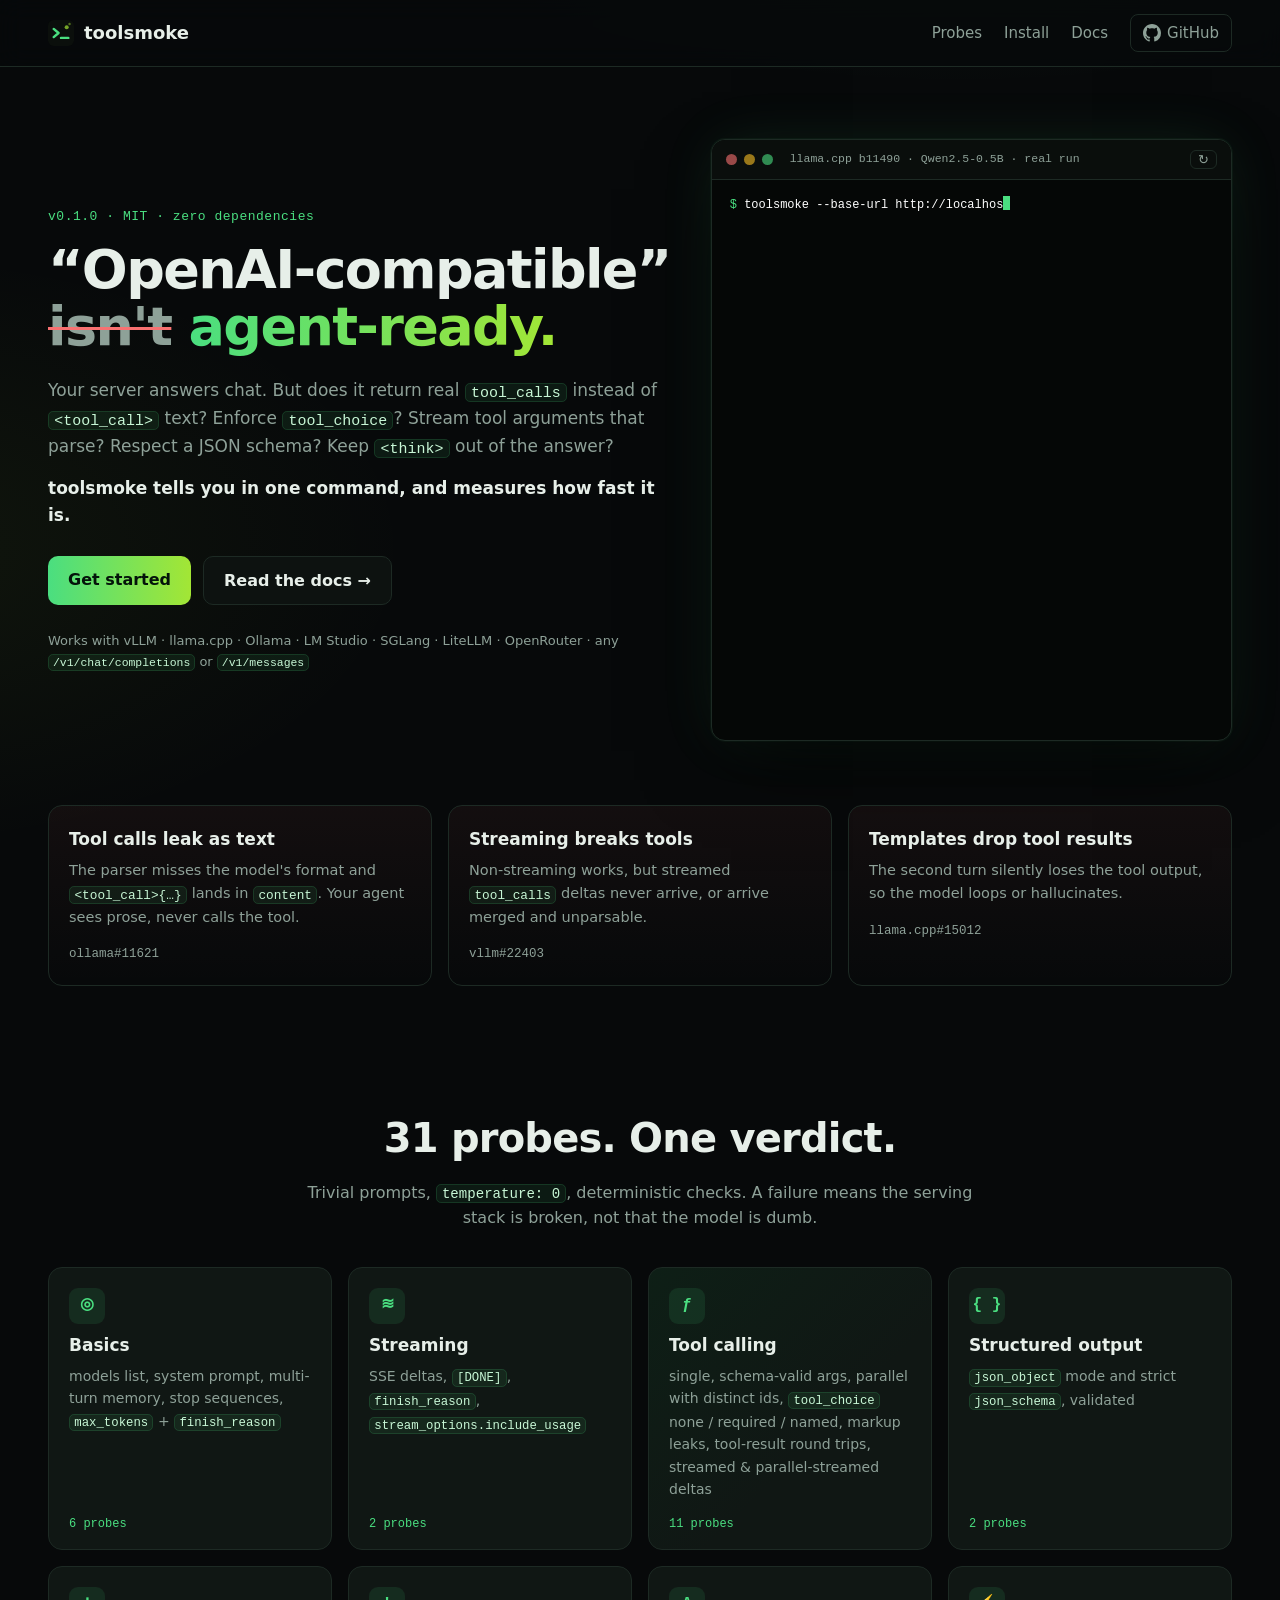
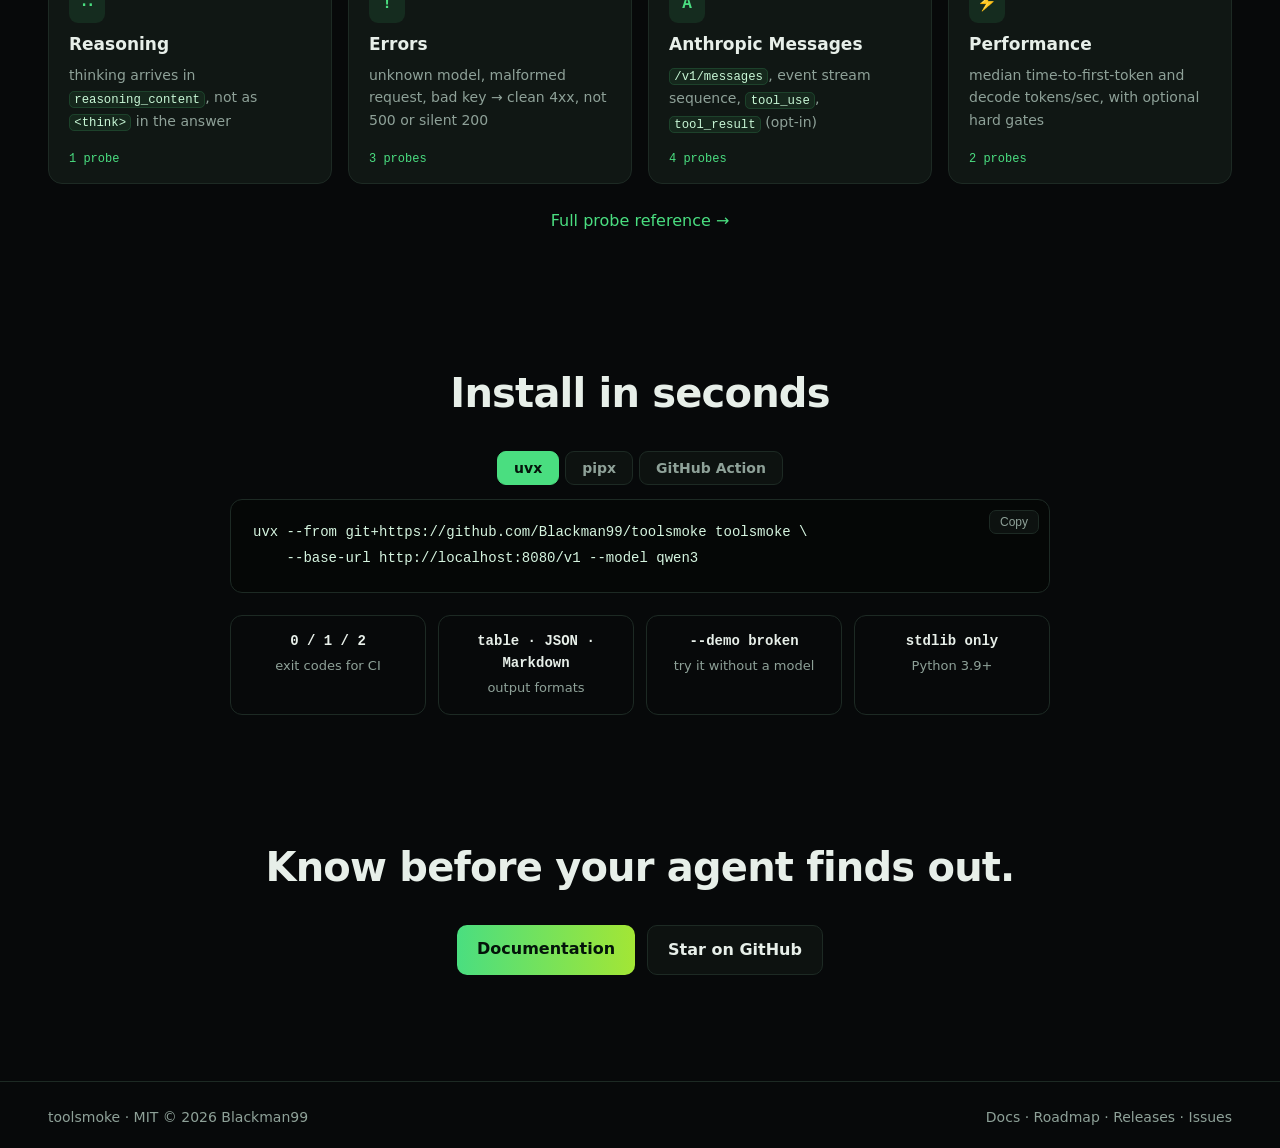
==== site/index.html @ 0d1b9313 "Add Open Graph/Twitter images and meta tags for landing page and docs" ====
<!doctype html>
<html lang="en">
<head>
<meta charset="utf-8">
<meta name="viewport" content="width=device-width, initial-scale=1">
<title>toolsmoke: does your LLM endpoint actually work for agents?</title>
<meta name="description" content="Tell you in one command whether your LLM endpoint actually works for agents (tool calling, streaming, structured output) and how fast it is.">
<link rel="canonical" href="https://blackman99.github.io/toolsmoke/">
<meta property="og:type" content="website">
<meta property="og:site_name" content="toolsmoke">
<meta property="og:title" content="toolsmoke: does your LLM endpoint actually work for agents?">
<meta property="og:description" content="Tell you in one command whether your LLM endpoint actually works for agents (tool calling, streaming, structured output) and how fast it is.">
<meta property="og:url" content="https://blackman99.github.io/toolsmoke/">
<meta property="og:image" content="https://blackman99.github.io/toolsmoke/og-image.png">
<meta property="og:image:type" content="image/png">
<meta property="og:image:width" content="1200">
<meta property="og:image:height" content="630">
<meta property="og:image:alt" content="toolsmoke: a terminal showing PASS, WARN and FAIL results for an LLM endpoint's tool calling, streaming and structured output, with the verdict NOT AGENT-READY">
<meta name="twitter:card" content="summary_large_image">
<meta name="twitter:title" content="toolsmoke: does your LLM endpoint actually work for agents?">
<meta name="twitter:description" content="Tell you in one command whether your LLM endpoint actually works for agents (tool calling, streaming, structured output) and how fast it is.">
<meta name="twitter:image" content="https://blackman99.github.io/toolsmoke/og-image.png">
<meta name="twitter:image:alt" content="toolsmoke terminal output with PASS, WARN and FAIL probe results">
<meta name="theme-color" content="#0b0f0c">
<link rel="icon" href="favicon.svg" type="image/svg+xml">
<link rel="stylesheet" href="style.css">
</head>
<body>
<header class="nav">
  <a class="brand" href="#"><img src="favicon.svg" alt="" width="26" height="26"> toolsmoke</a>
  <nav>
    <a href="#probes">Probes</a>
    <a href="#install">Install</a>
    <a href="docs/">Docs</a>
    <a class="gh" href="https://github.com/Blackman99/toolsmoke" aria-label="GitHub">
      <svg viewBox="0 0 16 16" width="18" height="18" fill="currentColor"><path d="M8 0C3.58 0 0 3.58 0 8c0 3.54 2.29 6.53 5.47 7.59.4.07.55-.17.55-.38 0-.19-.01-.82-.01-1.49-2.01.37-2.53-.49-2.69-.94-.09-.23-.48-.94-.82-1.13-.28-.15-.68-.52-.01-.53.63-.01 1.08.58 1.23.82.72 1.21 1.87.87 2.33.66.07-.52.28-.87.51-1.07-1.78-.2-3.64-.89-3.64-3.95 0-.87.31-1.59.82-2.15-.08-.2-.36-1.02.08-2.12 0 0 .67-.21 2.2.82.64-.18 1.32-.27 2-.27.68 0 1.36.09 2 .27 1.53-1.04 2.2-.82 2.2-.82.44 1.1.16 1.92.08 2.12.51.56.82 1.27.82 2.15 0 3.07-1.87 3.75-3.65 3.95.29.25.54.73.54 1.48 0 1.07-.01 1.93-.01 2.2 0 .21.15.46.55.38A8.013 8.013 0 0016 8c0-4.42-3.58-8-8-8z"/></svg>
      GitHub</a>
  </nav>
</header>

<main>
<section class="hero">
  <div class="hero-text">
    <p class="eyebrow">v0.1.0 · MIT · zero dependencies</p>
    <h1><span class="nw">“OpenAI&#8209;compatible”</span> <span class="strike">isn't</span> <span class="hl">agent-ready.</span></h1>
    <p class="lede">Your server answers chat. But does it return real <code>tool_calls</code> instead of <code>&lt;tool_call&gt;</code> text? Enforce <code>tool_choice</code>? Stream tool arguments that parse? Respect a JSON schema? Keep <code>&lt;think&gt;</code> out of the answer?</p>
    <p class="lede strong">toolsmoke tells you in one command, and measures how fast it is.</p>
    <div class="cta">
      <a class="btn primary" href="#install">Get started</a>
      <a class="btn" href="docs/">Read the docs →</a>
    </div>
    <div class="servers">Works with vLLM · llama.cpp · Ollama · LM Studio · SGLang · LiteLLM · OpenRouter · any <code>/v1/chat/completions</code> or <code>/v1/messages</code></div>
  </div>

  <div class="terminal" id="terminal" aria-label="toolsmoke demo output">
    <div class="term-bar"><span></span><span></span><span></span><em>llama.cpp b11490 · Qwen2.5-0.5B · real run</em><button id="replay" title="Replay">↻</button></div>
    <pre class="term-body" id="term-body"></pre>
  </div>
</section>

<section class="pains">
  <div class="pain"><b>Tool calls leak as text</b><p>The parser misses the model's format and <code>&lt;tool_call&gt;{…}</code> lands in <code>content</code>. Your agent sees prose, never calls the tool.</p><a href="https://github.com/ollama/ollama/issues/11621">ollama#11621</a></div>
  <div class="pain"><b>Streaming breaks tools</b><p>Non-streaming works, but streamed <code>tool_calls</code> deltas never arrive, or arrive merged and unparsable.</p><a href="https://github.com/vllm-project/vllm/issues/22403">vllm#22403</a></div>
  <div class="pain"><b>Templates drop tool results</b><p>The second turn silently loses the tool output, so the model loops or hallucinates.</p><a href="https://github.com/ggml-org/llama.cpp/issues/15012">llama.cpp#15012</a></div>
</section>

<section id="probes" class="probes">
  <h2>31 probes. One verdict.</h2>
  <p class="sub">Trivial prompts, <code>temperature: 0</code>, deterministic checks. A failure means the serving stack is broken, not that the model is dumb.</p>
  <div class="grid">
    <div class="card"><div class="ico">◎</div><h3>Basics</h3><p>models list, system prompt, multi-turn memory, stop sequences, <code>max_tokens</code> + <code>finish_reason</code></p><span>6 probes</span></div>
    <div class="card"><div class="ico">≋</div><h3>Streaming</h3><p>SSE deltas, <code>[DONE]</code>, <code>finish_reason</code>, <code>stream_options.include_usage</code></p><span>2 probes</span></div>
    <div class="card hot"><div class="ico">ƒ</div><h3>Tool calling</h3><p>single, schema-valid args, parallel with distinct ids, <code>tool_choice</code> none / required / named, markup leaks, tool-result round trips, streamed &amp; parallel-streamed deltas</p><span>11 probes</span></div>
    <div class="card"><div class="ico">{ }</div><h3>Structured output</h3><p><code>json_object</code> mode and strict <code>json_schema</code>, validated</p><span>2 probes</span></div>
    <div class="card"><div class="ico">∴</div><h3>Reasoning</h3><p>thinking arrives in <code>reasoning_content</code>, not as <code>&lt;think&gt;</code> in the answer</p><span>1 probe</span></div>
    <div class="card"><div class="ico">!</div><h3>Errors</h3><p>unknown model, malformed request, bad key → clean 4xx, not 500 or silent 200</p><span>3 probes</span></div>
    <div class="card"><div class="ico">A</div><h3>Anthropic Messages</h3><p><code>/v1/messages</code>, event stream sequence, <code>tool_use</code>, <code>tool_result</code> (opt-in)</p><span>4 probes</span></div>
    <div class="card"><div class="ico">⚡</div><h3>Performance</h3><p>median time-to-first-token and decode tokens/sec, with optional hard gates</p><span>2 probes</span></div>
  </div>
  <p class="more"><a href="docs/probes/">Full probe reference →</a></p>
</section>

<section id="install" class="install">
  <h2>Install in seconds</h2>
  <div class="tabs" role="tablist">
    <button class="tab active" data-tab="uvx">uvx</button>
    <button class="tab" data-tab="pipx">pipx</button>
    <button class="tab" data-tab="action">GitHub Action</button>
  </div>
  <div class="panel active" id="tab-uvx"><pre><code>uvx --from git+https://github.com/Blackman99/toolsmoke toolsmoke \
    --base-url http://localhost:8080/v1 --model qwen3</code></pre><button class="copy">Copy</button></div>
  <div class="panel" id="tab-pipx"><pre><code>pipx install git+https://github.com/Blackman99/toolsmoke
OPENAI_API_KEY=sk-... toolsmoke --base-url https://api.example.com/v1 --model my-model --anthropic</code></pre><button class="copy">Copy</button></div>
  <div class="panel" id="tab-action"><pre><code>- uses: Blackman99/toolsmoke@v0.1.0
  with:
    base-url: https://llm.example.com/v1
    model: qwen3-coder
    api-key: ${{ secrets.LLM_API_KEY }}
    max-ttft: "1500"</code></pre><button class="copy">Copy</button></div>
  <div class="facts">
    <div><b>0 / 1 / 2</b><span>exit codes for CI</span></div>
    <div><b>table · JSON · Markdown</b><span>output formats</span></div>
    <div><b>--demo broken</b><span>try it without a model</span></div>
    <div><b>stdlib only</b><span>Python 3.9+</span></div>
  </div>
</section>

<section class="final">
  <h2>Know before your agent finds out.</h2>
  <div class="cta">
    <a class="btn primary" href="docs/">Documentation</a>
    <a class="btn" href="https://github.com/Blackman99/toolsmoke">Star on GitHub</a>
  </div>
</section>
</main>

<footer>
  <span>toolsmoke · MIT © 2026 Blackman99</span>
  <span><a href="docs/">Docs</a> · <a href="https://github.com/Blackman99/toolsmoke/blob/main/ROADMAP.md">Roadmap</a> · <a href="https://github.com/Blackman99/toolsmoke/releases">Releases</a> · <a href="https://github.com/Blackman99/toolsmoke/issues">Issues</a></span>
</footer>
<script src="app.js"></script>
</body>
</html>
---- site/style.css ----
:root{--bg:#07090a;--bg2:#0d1210;--card:#101714;--line:#1d2a24;--fg:#e7efe9;--mut:#8ea198;--g:#4ade80;--g2:#a3e635;--r:#f87171;--y:#fbbf24;--b:#60a5fa;--mono:ui-monospace,"JetBrains Mono","SF Mono",Menlo,Consolas,monospace}
*{box-sizing:border-box}
html{scroll-behavior:smooth}
body{margin:0;background:radial-gradient(1200px 600px at 75% -10%,rgba(74,222,128,.13),transparent 60%),radial-gradient(900px 500px at -10% 20%,rgba(163,230,53,.06),transparent 60%),var(--bg);color:var(--fg);font:16px/1.6 Inter,ui-sans-serif,system-ui,-apple-system,"Segoe UI",Roboto,sans-serif;-webkit-font-smoothing:antialiased}
a{color:var(--g);text-decoration:none}a:hover{text-decoration:underline}
code{font-family:var(--mono);font-size:.88em;background:rgba(74,222,128,.08);border:1px solid rgba(74,222,128,.15);padding:.05em .35em;border-radius:5px;color:#c8f7d6}
.nav{position:sticky;top:0;z-index:10;display:flex;justify-content:space-between;align-items:center;padding:14px clamp(16px,4vw,48px);backdrop-filter:blur(12px);background:rgba(7,9,10,.7);border-bottom:1px solid var(--line)}
.brand{display:flex;align-items:center;gap:10px;font-weight:700;font-size:18px;color:var(--fg)}
.nav nav{display:flex;gap:22px;align-items:center}.nav nav a{color:var(--mut);font-size:15px}.nav nav a:hover{color:var(--fg);text-decoration:none}
.gh{display:flex;align-items:center;gap:6px;border:1px solid var(--line);padding:6px 12px;border-radius:8px}
main{max-width:1280px;margin:0 auto;padding:0 clamp(16px,4vw,48px)}
.hero{display:grid;grid-template-columns:.9fr 1.35fr;gap:40px;align-items:center;padding:72px 0 56px}
.eyebrow{font-family:var(--mono);font-size:13px;color:var(--g);letter-spacing:.04em;margin:0 0 14px}
h1{font-size:clamp(34px,4.4vw,54px);line-height:1.05;letter-spacing:-.03em;margin:0 0 22px}
.strike{color:var(--mut);text-decoration:line-through;text-decoration-color:var(--r);text-decoration-thickness:3px}
.hl{background:linear-gradient(90deg,var(--g),var(--g2));-webkit-background-clip:text;background-clip:text;color:transparent}
.lede{color:var(--mut);font-size:17px;margin:0 0 14px}.lede.strong{color:var(--fg);font-weight:600}
.cta{display:flex;gap:12px;flex-wrap:wrap;margin:26px 0}
.btn{display:inline-block;padding:11px 20px;border-radius:10px;border:1px solid var(--line);color:var(--fg);font-weight:600;background:var(--bg2);transition:.15s}
.btn:hover{text-decoration:none;border-color:var(--g);transform:translateY(-1px)}
.btn.primary{background:linear-gradient(90deg,var(--g),var(--g2));color:#04140a;border:0}
.servers{font-size:13px;color:var(--mut)}
.terminal{background:#050706;border:1px solid var(--line);border-radius:14px;box-shadow:0 30px 80px -20px rgba(0,0,0,.8),0 0 0 1px rgba(74,222,128,.05),0 0 60px -10px rgba(74,222,128,.15);overflow:hidden;min-width:0}
.term-bar{display:flex;align-items:center;gap:7px;padding:10px 14px;border-bottom:1px solid var(--line);background:#0a0e0c}
.term-bar span{width:11px;height:11px;border-radius:50%;background:#2a3530}.term-bar span:nth-child(1){background:#f8717199}.term-bar span:nth-child(2){background:#fbbf2499}.term-bar span:nth-child(3){background:#4ade8099}
.term-bar em{margin-left:10px;font-style:normal;font-family:var(--mono);font-size:11.5px;color:var(--mut);flex:1;white-space:nowrap;overflow:hidden;text-overflow:ellipsis}
.term-bar button{background:none;border:1px solid var(--line);color:var(--mut);border-radius:6px;cursor:pointer;font-size:13px;padding:1px 7px}.term-bar button:hover{color:var(--fg)}
.term-body{margin:0;padding:16px 18px;font:12px/1.55 var(--mono);color:#cfe0d6;height:560px;overflow:hidden;white-space:pre}
.t-dim{color:#5c6f66}.t-pass{color:var(--g);font-weight:700}.t-fail{color:var(--r);font-weight:700}.t-warn{color:var(--y);font-weight:700}.t-skip{color:#6b7f76;font-weight:700}.t-cmd{color:#fff}.t-prompt{color:var(--g)}.t-bad{color:#fff;background:#7f1d1d;padding:0 4px;border-radius:3px;font-weight:700}.t-head{color:#9fb3a9}
.cursor{display:inline-block;width:7px;height:14px;background:var(--g);vertical-align:-2px;animation:blink 1s steps(1) infinite}@keyframes blink{50%{opacity:0}}
.pains{display:grid;grid-template-columns:repeat(3,1fr);gap:16px;padding:8px 0 64px}
.pain{border:1px solid var(--line);background:linear-gradient(180deg,rgba(248,113,113,.05),transparent);border-radius:14px;padding:20px}
.pain b{display:block;font-size:17px;margin-bottom:6px}.pain p{color:var(--mut);margin:0 0 10px;font-size:14.5px}.pain a{font-family:var(--mono);font-size:12.5px;color:var(--mut)}
h2{font-size:clamp(28px,3.5vw,40px);letter-spacing:-.02em;margin:0 0 10px;text-align:center}
.sub{color:var(--mut);text-align:center;max-width:680px;margin:0 auto 36px}
.probes{padding:56px 0}
.grid{display:grid;grid-template-columns:repeat(4,1fr);gap:16px}
.card{position:relative;background:var(--card);border:1px solid var(--line);border-radius:14px;padding:20px;transition:.2s}
.card:hover{border-color:rgba(74,222,128,.45);transform:translateY(-3px)}
.card.hot{background:linear-gradient(135deg,rgba(74,222,128,.10),rgba(16,23,20,1) 60%)}
.card h3{margin:8px 0 6px;font-size:17px}.card p{color:var(--mut);margin:0 0 28px;font-size:14px}
.card span{position:absolute;bottom:14px;left:20px;font-family:var(--mono);font-size:12px;color:var(--g)}
.ico{width:36px;height:36px;display:grid;place-items:center;border-radius:9px;background:rgba(74,222,128,.1);color:var(--g);font-family:var(--mono);font-weight:700}
.more{text-align:center;margin-top:24px}
.install{padding:56px 0}
.tabs{display:flex;justify-content:center;gap:6px;margin:26px 0 14px}
.tab{background:var(--bg2);border:1px solid var(--line);color:var(--mut);padding:8px 16px;border-radius:9px;cursor:pointer;font:600 14px Inter,system-ui,sans-serif}
.tab.active{color:#04140a;background:var(--g);border-color:var(--g)}
.panel{display:none;position:relative;max-width:820px;margin:0 auto;background:#050706;border:1px solid var(--line);border-radius:12px}
.panel.active{display:block}
.panel pre{margin:0;padding:20px 22px;overflow-x:auto}.panel code{background:none;border:0;padding:0;color:#d6f5e0;font-size:14px}
.copy{position:absolute;top:10px;right:10px;background:var(--bg2);border:1px solid var(--line);color:var(--mut);border-radius:7px;padding:4px 10px;cursor:pointer;font-size:12px}.copy:hover{color:var(--fg)}
.facts{display:grid;grid-template-columns:repeat(4,1fr);gap:12px;max-width:820px;margin:22px auto 0}
.facts div{border:1px solid var(--line);border-radius:12px;padding:14px;text-align:center}.facts b{display:block;font-family:var(--mono);font-size:14px;color:var(--fg)}.facts span{font-size:13px;color:var(--mut)}
.final{text-align:center;padding:64px 0 80px}.final .cta{justify-content:center}
footer{display:flex;justify-content:space-between;flex-wrap:wrap;gap:10px;padding:24px clamp(16px,4vw,48px);border-top:1px solid var(--line);color:var(--mut);font-size:14px}footer a{color:var(--mut)}
@media (max-width:980px){.hero{grid-template-columns:1fr;padding-top:40px}.grid{grid-template-columns:repeat(2,1fr)}.pains{grid-template-columns:1fr}.facts{grid-template-columns:repeat(2,1fr)}.term-body{height:auto;max-height:520px;font-size:10.5px;overflow:auto}}
@media (max-width:560px){.grid{grid-template-columns:1fr}.nav nav a:not(.gh){display:none}}
@media (prefers-reduced-motion:reduce){*{animation:none!important;transition:none!important}}
.nw{white-space:nowrap}
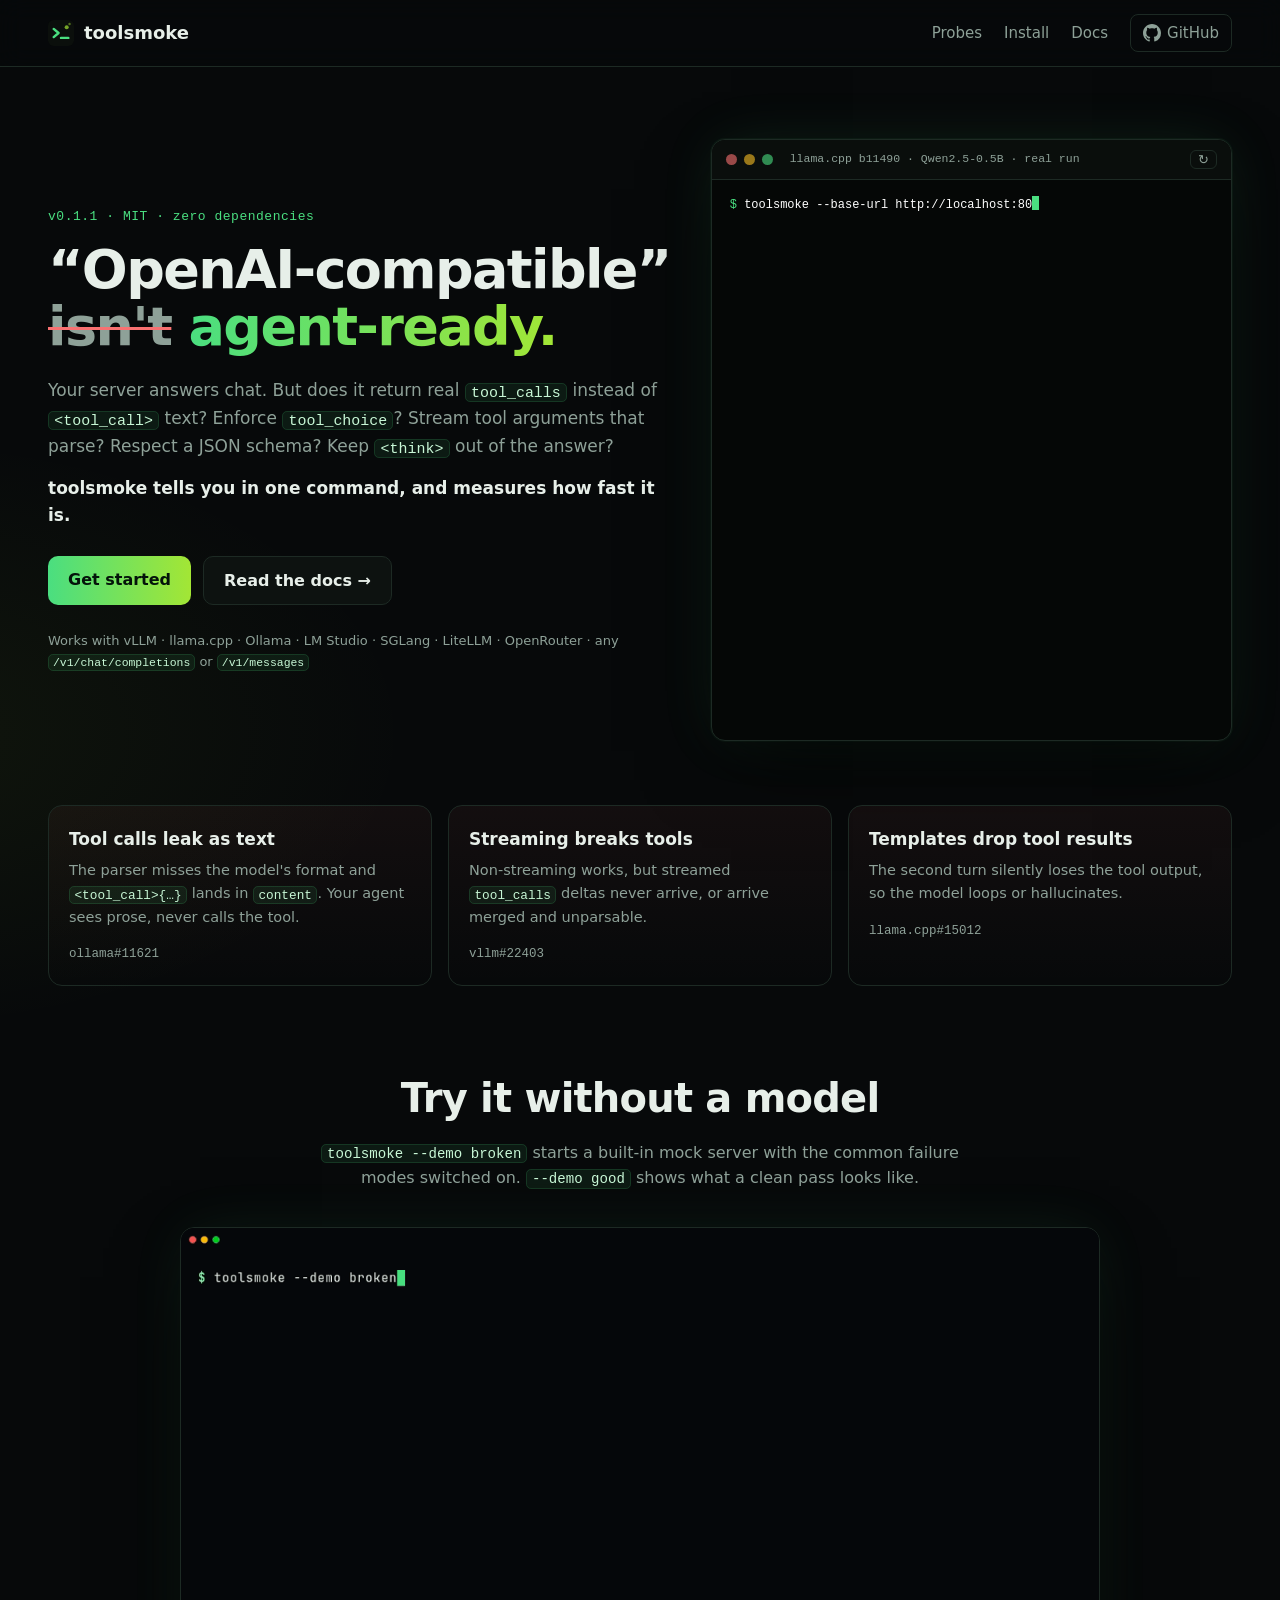
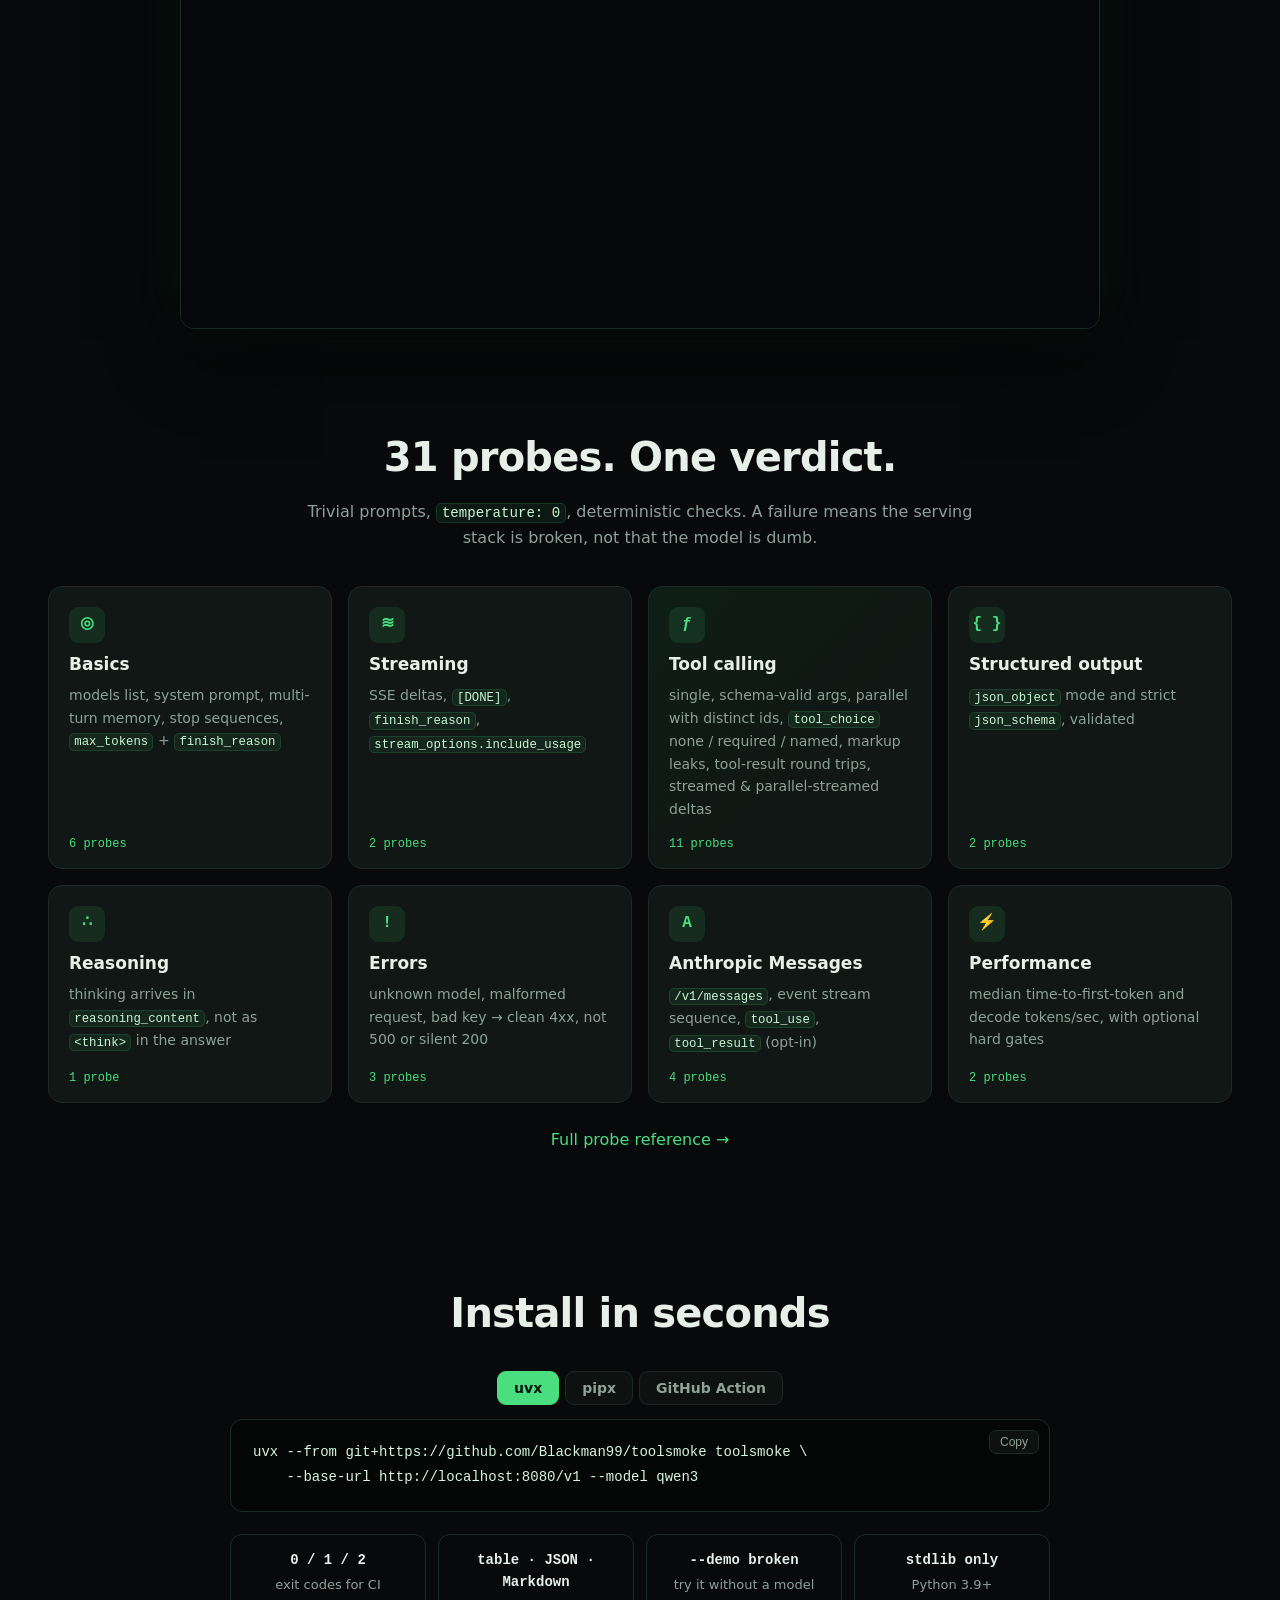
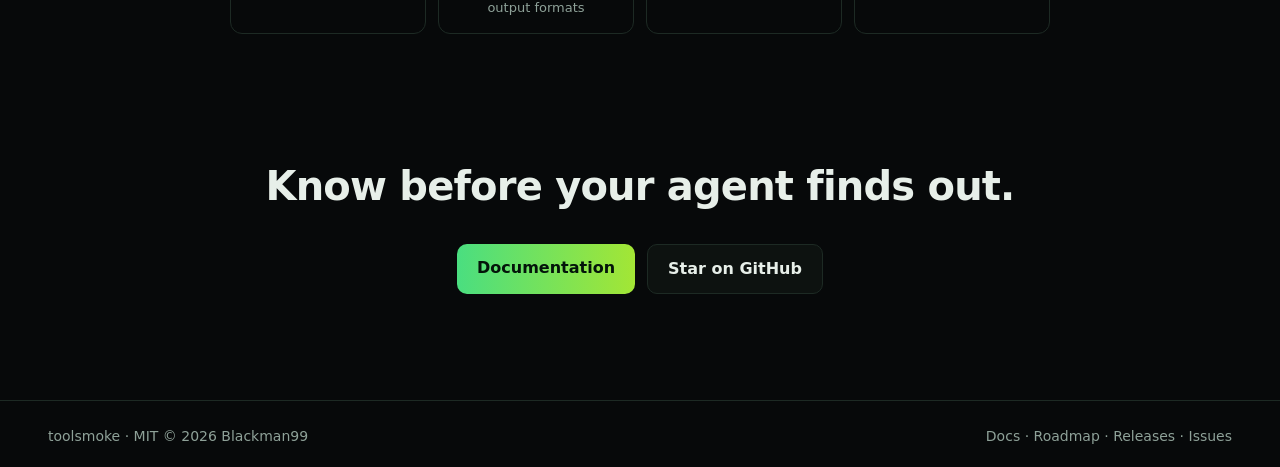
==== commit 4015246d: "promo: demo GIF, blog posts (EN/ZH), examples pinned to v0.1.1 - site/demo.gif (vhs recording of --d" ====
--- a/site/index.html
+++ b/site/index.html
@@ -11,16 +11,16 @@
 <meta property="og:title" content="toolsmoke: does your LLM endpoint actually work for agents?">
 <meta property="og:description" content="Tell you in one command whether your LLM endpoint actually works for agents (tool calling, streaming, structured output) and how fast it is.">
 <meta property="og:url" content="https://blackman99.github.io/toolsmoke/">
-<meta property="og:image" content="https://blackman99.github.io/toolsmoke/og-image.png">
+<meta property="og:image" content="https://blackman99.github.io/toolsmoke/social-preview.png">
 <meta property="og:image:type" content="image/png">
-<meta property="og:image:width" content="1200">
-<meta property="og:image:height" content="630">
-<meta property="og:image:alt" content="toolsmoke: a terminal showing PASS, WARN and FAIL results for an LLM endpoint's tool calling, streaming and structured output, with the verdict NOT AGENT-READY">
+<meta property="og:image:width" content="1280">
+<meta property="og:image:height" content="640">
+<meta property="og:image:alt" content="toolsmoke: one command tells you whether your LLM endpoint works for agents, with a pass/warn/fail probe table">
 <meta name="twitter:card" content="summary_large_image">
 <meta name="twitter:title" content="toolsmoke: does your LLM endpoint actually work for agents?">
 <meta name="twitter:description" content="Tell you in one command whether your LLM endpoint actually works for agents (tool calling, streaming, structured output) and how fast it is.">
-<meta name="twitter:image" content="https://blackman99.github.io/toolsmoke/og-image.png">
-<meta name="twitter:image:alt" content="toolsmoke terminal output with PASS, WARN and FAIL probe results">
+<meta name="twitter:image" content="https://blackman99.github.io/toolsmoke/social-preview.png">
+<meta name="twitter:image:alt" content="toolsmoke: one command tells you whether your LLM endpoint works for agents, with a pass/warn/fail probe table">
 <meta name="theme-color" content="#0b0f0c">
 <link rel="icon" href="favicon.svg" type="image/svg+xml">
 <link rel="stylesheet" href="style.css">
@@ -41,7 +41,7 @@
 <main>
 <section class="hero">
   <div class="hero-text">
-    <p class="eyebrow">v0.1.0 · MIT · zero dependencies</p>
+    <p class="eyebrow">v0.1.1 · MIT · zero dependencies</p>
     <h1><span class="nw">“OpenAI&#8209;compatible”</span> <span class="strike">isn't</span> <span class="hl">agent-ready.</span></h1>
     <p class="lede">Your server answers chat. But does it return real <code>tool_calls</code> instead of <code>&lt;tool_call&gt;</code> text? Enforce <code>tool_choice</code>? Stream tool arguments that parse? Respect a JSON schema? Keep <code>&lt;think&gt;</code> out of the answer?</p>
     <p class="lede strong">toolsmoke tells you in one command, and measures how fast it is.</p>
@@ -62,6 +62,12 @@
   <div class="pain"><b>Tool calls leak as text</b><p>The parser misses the model's format and <code>&lt;tool_call&gt;{…}</code> lands in <code>content</code>. Your agent sees prose, never calls the tool.</p><a href="https://github.com/ollama/ollama/issues/11621">ollama#11621</a></div>
   <div class="pain"><b>Streaming breaks tools</b><p>Non-streaming works, but streamed <code>tool_calls</code> deltas never arrive, or arrive merged and unparsable.</p><a href="https://github.com/vllm-project/vllm/issues/22403">vllm#22403</a></div>
   <div class="pain"><b>Templates drop tool results</b><p>The second turn silently loses the tool output, so the model loops or hallucinates.</p><a href="https://github.com/ggml-org/llama.cpp/issues/15012">llama.cpp#15012</a></div>
+</section>
+
+<section class="demo" id="demo">
+  <h2>Try it without a model</h2>
+  <p class="sub"><code>toolsmoke --demo broken</code> starts a built-in mock server with the common failure modes switched on. <code>--demo good</code> shows what a clean pass looks like.</p>
+  <img class="demo-gif" src="demo.gif" width="1180" height="900" loading="lazy" alt="Terminal recording: toolsmoke --demo broken reports 13 failing probes, then toolsmoke --demo good passes every tool, streaming and JSON probe and prints AGENT-READY">
 </section>
 
 <section id="probes" class="probes">
@@ -91,7 +97,7 @@
     --base-url http://localhost:8080/v1 --model qwen3</code></pre><button class="copy">Copy</button></div>
   <div class="panel" id="tab-pipx"><pre><code>pipx install git+https://github.com/Blackman99/toolsmoke
 OPENAI_API_KEY=sk-... toolsmoke --base-url https://api.example.com/v1 --model my-model --anthropic</code></pre><button class="copy">Copy</button></div>
-  <div class="panel" id="tab-action"><pre><code>- uses: Blackman99/toolsmoke@v0.1.0
+  <div class="panel" id="tab-action"><pre><code>- uses: Blackman99/toolsmoke@v0.1.1
   with:
     base-url: https://llm.example.com/v1
     model: qwen3-coder
--- a/site/style.css
+++ b/site/style.css
@@ -34,6 +34,7 @@
 h2{font-size:clamp(28px,3.5vw,40px);letter-spacing:-.02em;margin:0 0 10px;text-align:center}
 .sub{color:var(--mut);text-align:center;max-width:680px;margin:0 auto 36px}
 .probes{padding:56px 0}
+.demo{padding:16px 0 40px}.demo-gif{display:block;width:100%;max-width:920px;height:auto;margin:0 auto;border:1px solid var(--line);border-radius:14px;box-shadow:0 30px 80px -20px rgba(0,0,0,.8),0 0 60px -10px rgba(74,222,128,.12)}
 .grid{display:grid;grid-template-columns:repeat(4,1fr);gap:16px}
 .card{position:relative;background:var(--card);border:1px solid var(--line);border-radius:14px;padding:20px;transition:.2s}
 .card:hover{border-color:rgba(74,222,128,.45);transform:translateY(-3px)}
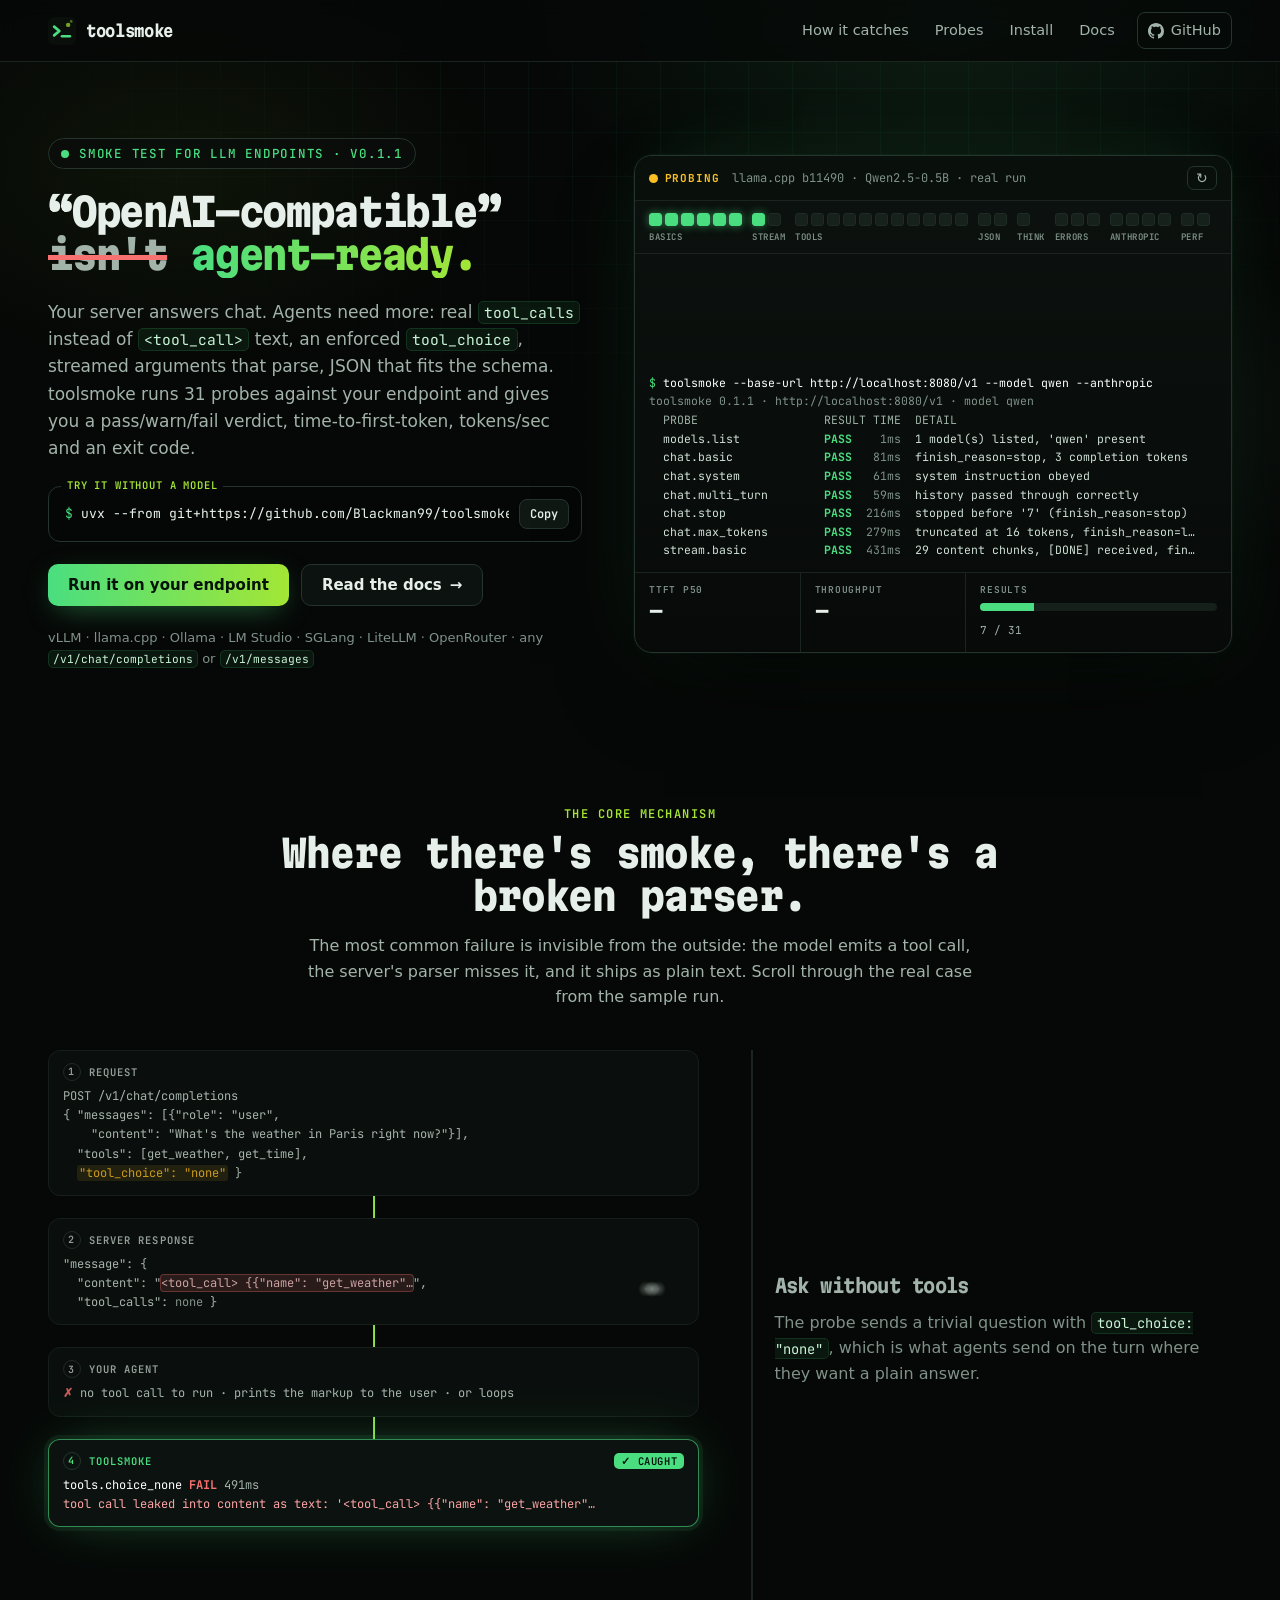
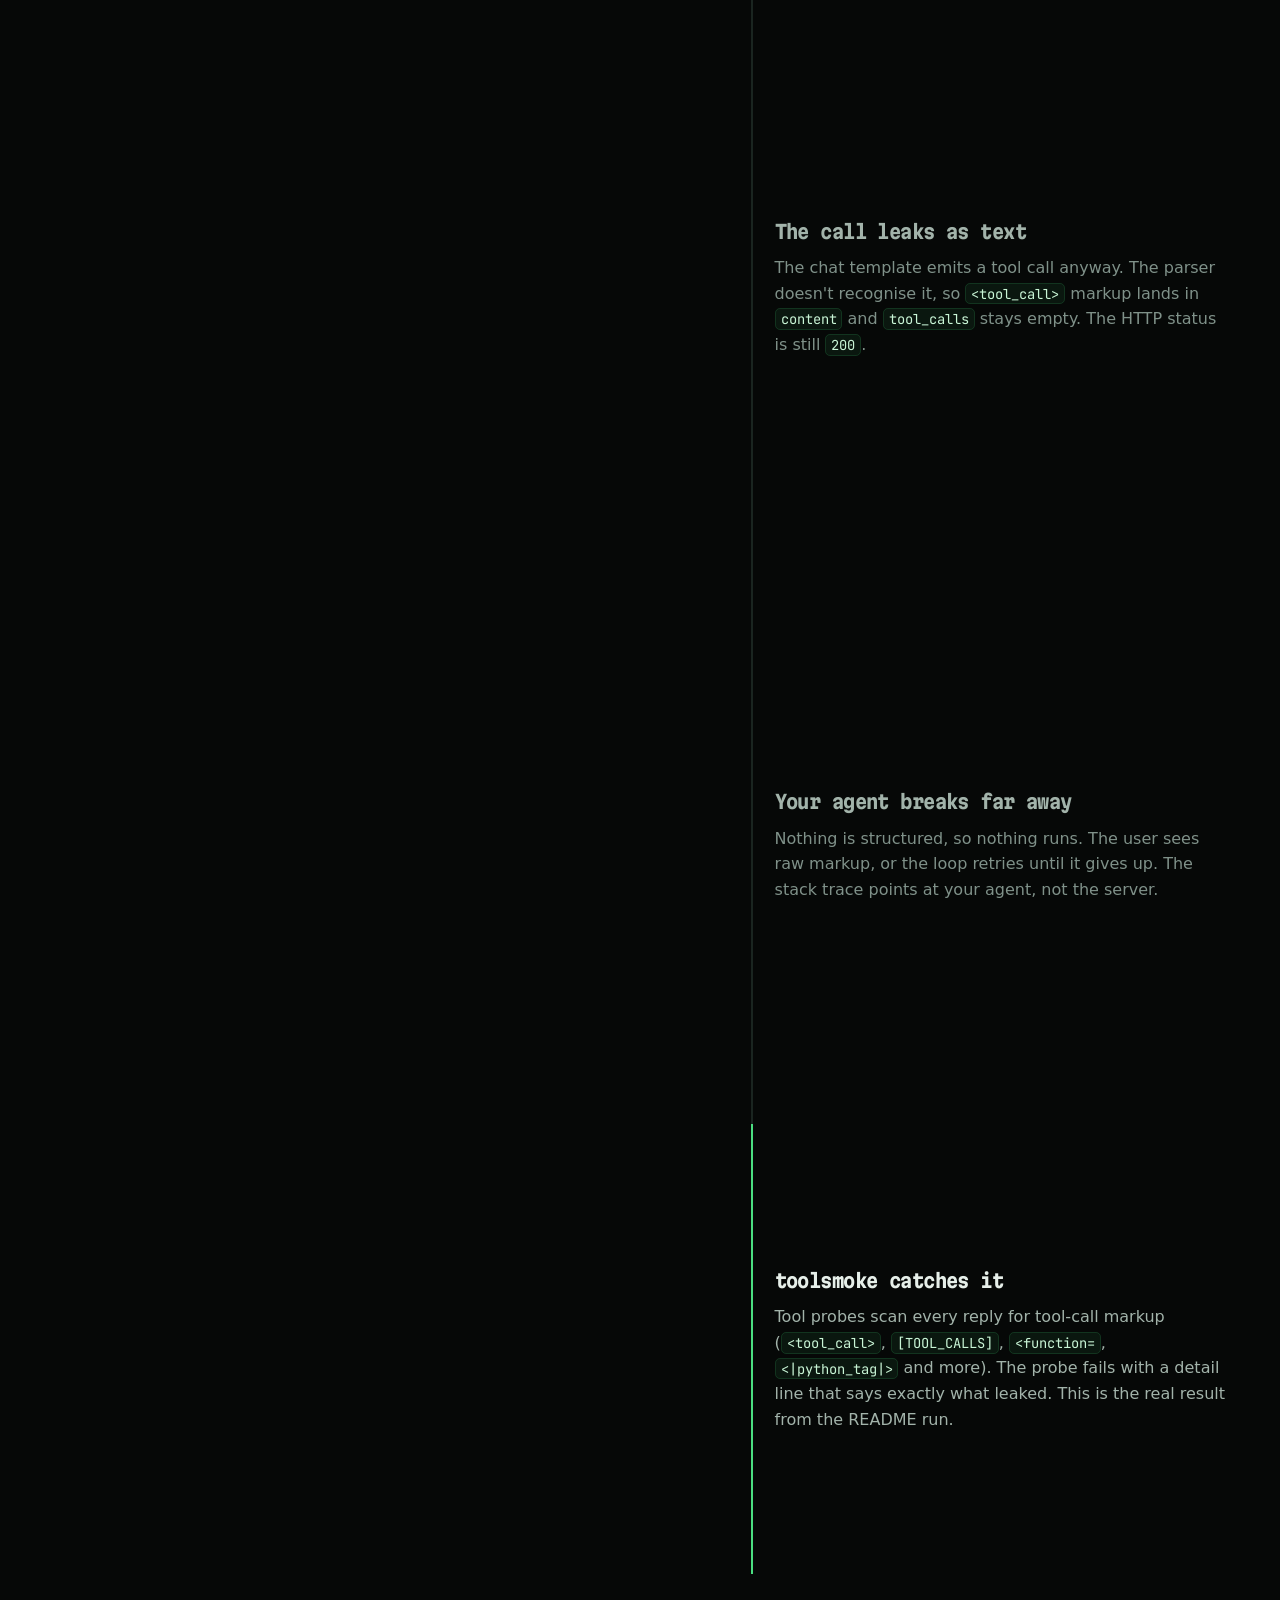
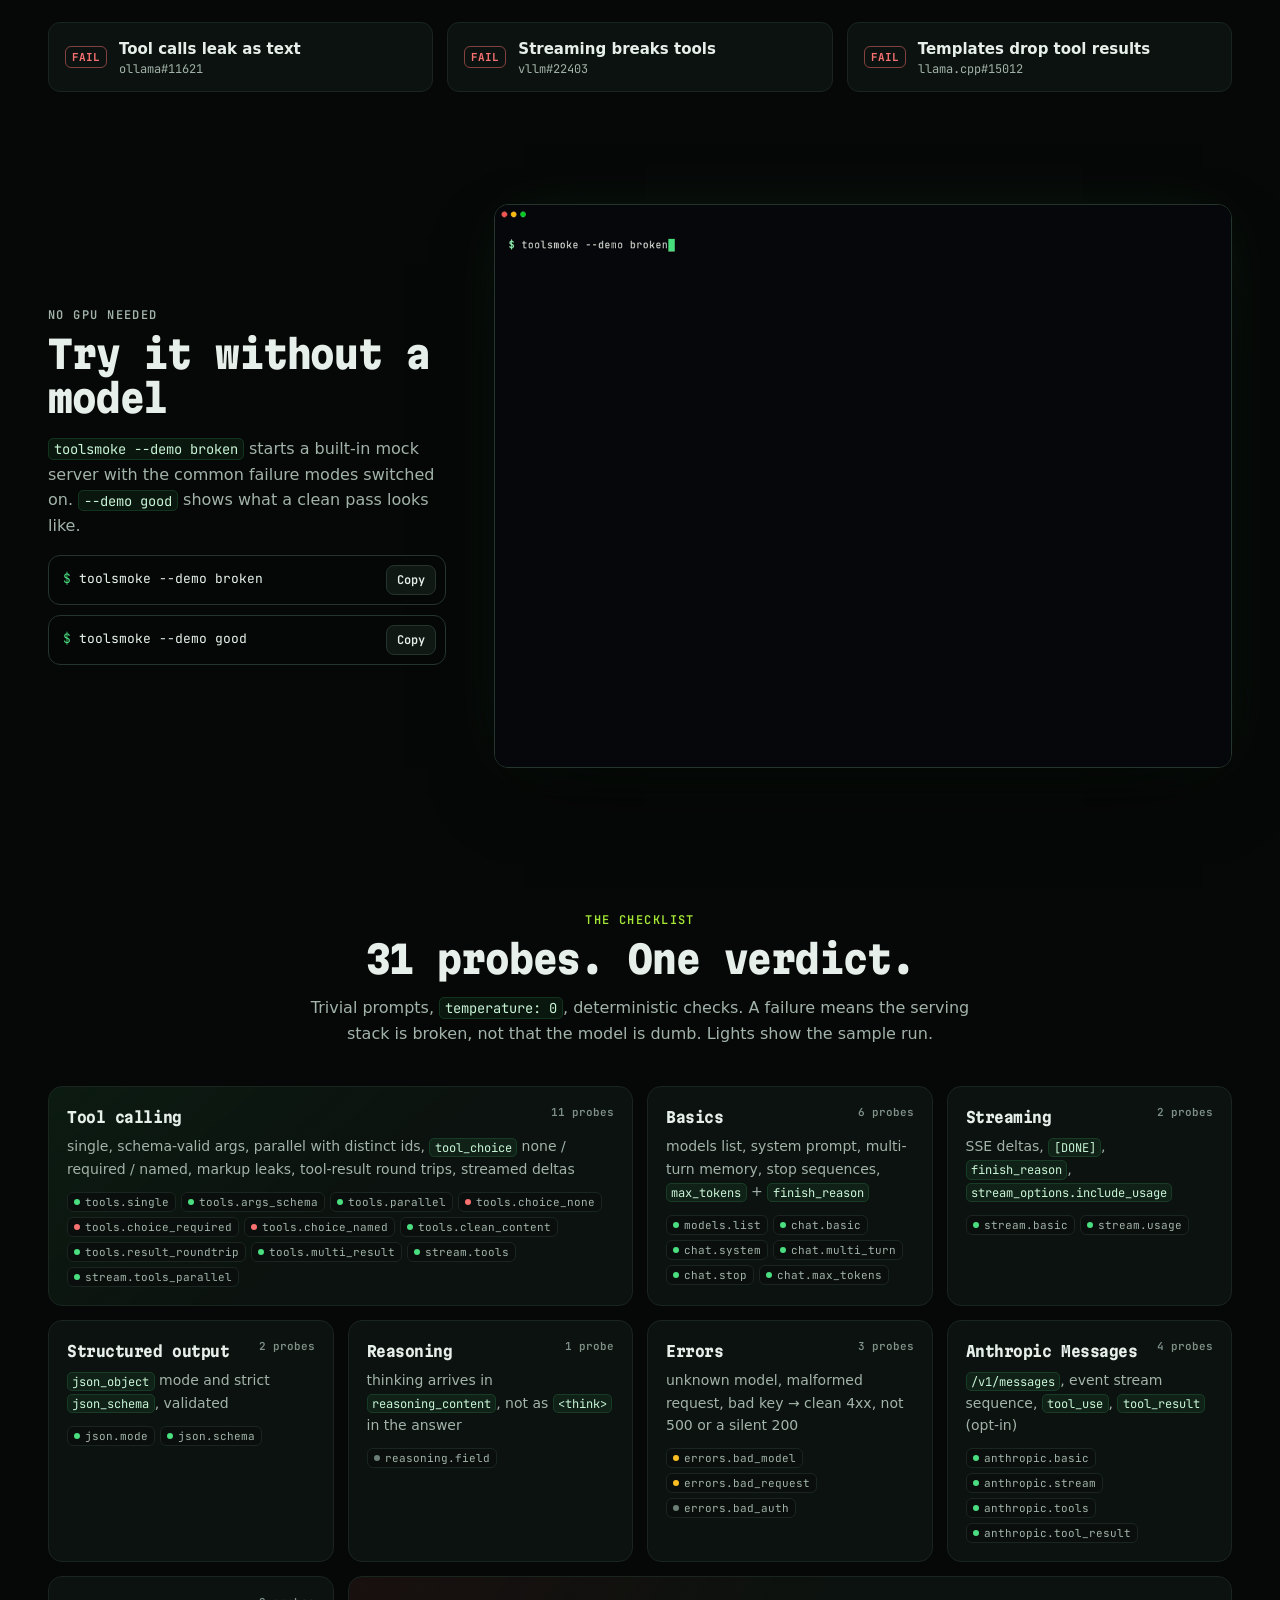
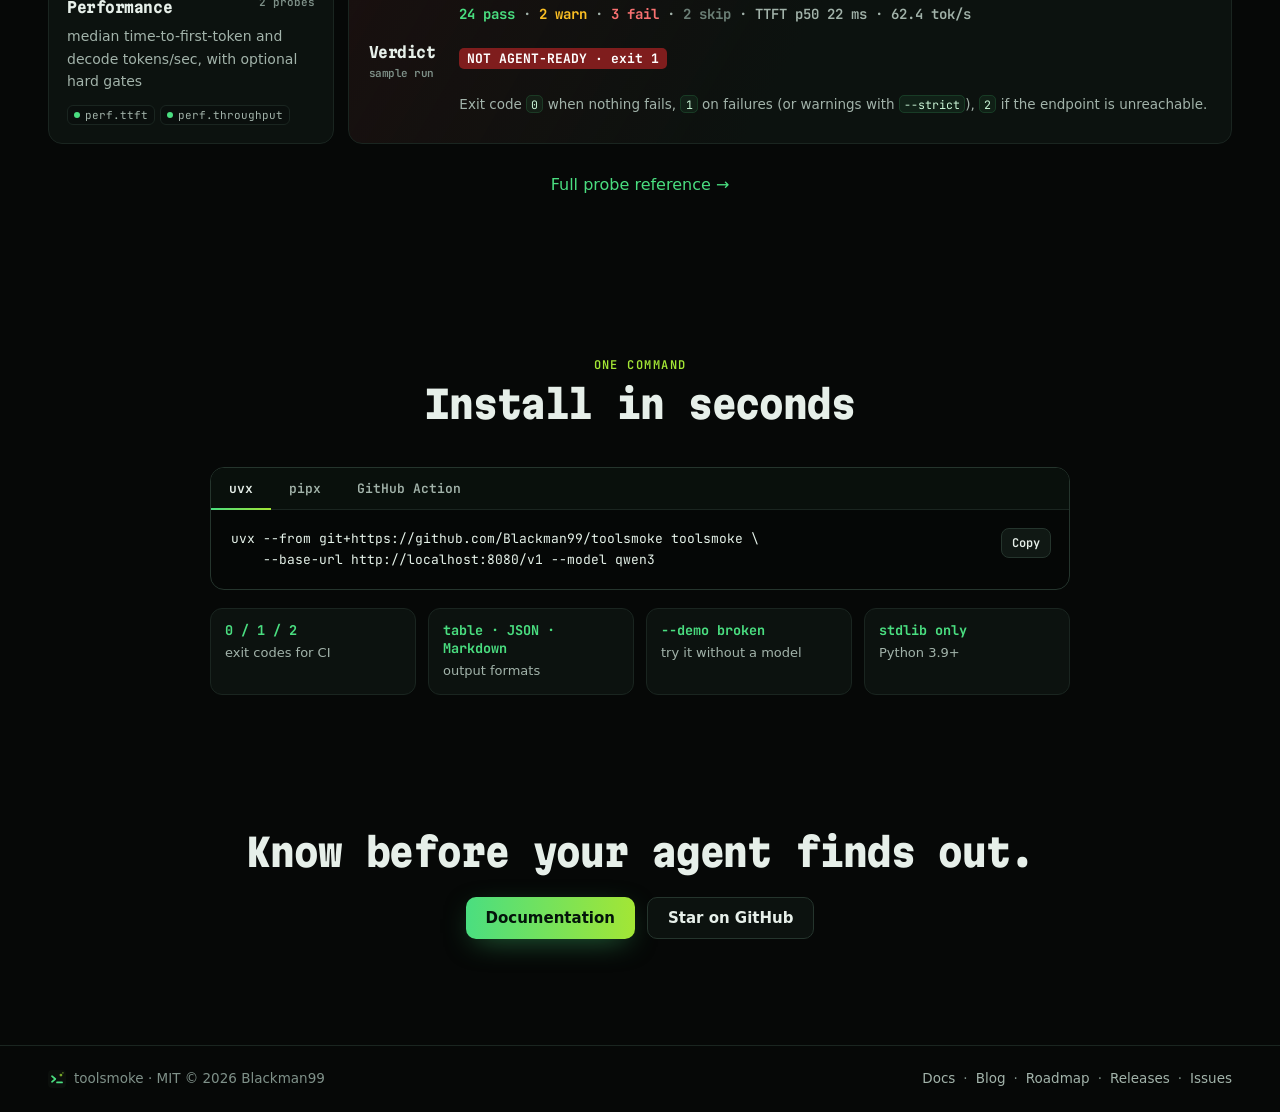
==== commit c102be89: "site: redesign the landing page as a smoke-test bench Custom look built from the project's metaphor " ====
--- a/site/index.html
+++ b/site/index.html
@@ -21,88 +21,165 @@
 <meta name="twitter:description" content="Tell you in one command whether your LLM endpoint actually works for agents (tool calling, streaming, structured output) and how fast it is.">
 <meta name="twitter:image" content="https://blackman99.github.io/toolsmoke/social-preview.png">
 <meta name="twitter:image:alt" content="toolsmoke: one command tells you whether your LLM endpoint works for agents, with a pass/warn/fail probe table">
-<meta name="theme-color" content="#0b0f0c">
+<meta name="theme-color" content="#060807">
 <link rel="icon" href="favicon.svg" type="image/svg+xml">
+<link rel="preload" href="fonts/martian-mono.woff2" as="font" type="font/woff2" crossorigin>
+<link rel="preload" href="fonts/jetbrains-mono.woff2" as="font" type="font/woff2" crossorigin>
 <link rel="stylesheet" href="style.css">
 </head>
 <body>
+<a class="skip" href="#main">Skip to content</a>
 <header class="nav">
-  <a class="brand" href="#"><img src="favicon.svg" alt="" width="26" height="26"> toolsmoke</a>
-  <nav>
+  <a class="brand" href="#top" aria-label="toolsmoke home"><img src="favicon.svg" alt="" width="28" height="28"><span>toolsmoke</span></a>
+  <nav aria-label="Primary">
+    <a href="#leak">How it catches</a>
     <a href="#probes">Probes</a>
     <a href="#install">Install</a>
     <a href="docs/">Docs</a>
-    <a class="gh" href="https://github.com/Blackman99/toolsmoke" aria-label="GitHub">
-      <svg viewBox="0 0 16 16" width="18" height="18" fill="currentColor"><path d="M8 0C3.58 0 0 3.58 0 8c0 3.54 2.29 6.53 5.47 7.59.4.07.55-.17.55-.38 0-.19-.01-.82-.01-1.49-2.01.37-2.53-.49-2.69-.94-.09-.23-.48-.94-.82-1.13-.28-.15-.68-.52-.01-.53.63-.01 1.08.58 1.23.82.72 1.21 1.87.87 2.33.66.07-.52.28-.87.51-1.07-1.78-.2-3.64-.89-3.64-3.95 0-.87.31-1.59.82-2.15-.08-.2-.36-1.02.08-2.12 0 0 .67-.21 2.2.82.64-.18 1.32-.27 2-.27.68 0 1.36.09 2 .27 1.53-1.04 2.2-.82 2.2-.82.44 1.1.16 1.92.08 2.12.51.56.82 1.27.82 2.15 0 3.07-1.87 3.75-3.65 3.95.29.25.54.73.54 1.48 0 1.07-.01 1.93-.01 2.2 0 .21.15.46.55.38A8.013 8.013 0 0016 8c0-4.42-3.58-8-8-8z"/></svg>
-      GitHub</a>
+    <a class="gh" href="https://github.com/Blackman99/toolsmoke" aria-label="GitHub repository"><svg viewBox="0 0 16 16" width="16" height="16" fill="currentColor" aria-hidden="true"><path d="M8 0C3.58 0 0 3.58 0 8c0 3.54 2.29 6.53 5.47 7.59.4.07.55-.17.55-.38 0-.19-.01-.82-.01-1.49-2.01.37-2.53-.49-2.69-.94-.09-.23-.48-.94-.82-1.13-.28-.15-.68-.52-.01-.53.63-.01 1.08.58 1.23.82.72 1.21 1.87.87 2.33.66.07-.52.28-.87.51-1.07-1.78-.2-3.64-.89-3.64-3.95 0-.87.31-1.59.82-2.15-.08-.2-.36-1.02.08-2.12 0 0 .67-.21 2.2.82.64-.18 1.32-.27 2-.27.68 0 1.36.09 2 .27 1.53-1.04 2.2-.82 2.2-.82.44 1.1.16 1.92.08 2.12.51.56.82 1.27.82 2.15 0 3.07-1.87 3.75-3.65 3.95.29.25.54.73.54 1.48 0 1.07-.01 1.93-.01 2.2 0 .21.15.46.55.38A8.013 8.013 0 0016 8c0-4.42-3.58-8-8-8z"/></svg><span>GitHub</span></a>
   </nav>
 </header>
 
-<main>
-<section class="hero">
-  <div class="hero-text">
-    <p class="eyebrow">v0.1.1 · MIT · zero dependencies</p>
-    <h1><span class="nw">“OpenAI&#8209;compatible”</span> <span class="strike">isn't</span> <span class="hl">agent-ready.</span></h1>
-    <p class="lede">Your server answers chat. But does it return real <code>tool_calls</code> instead of <code>&lt;tool_call&gt;</code> text? Enforce <code>tool_choice</code>? Stream tool arguments that parse? Respect a JSON schema? Keep <code>&lt;think&gt;</code> out of the answer?</p>
-    <p class="lede strong">toolsmoke tells you in one command, and measures how fast it is.</p>
+<main id="main">
+<section class="hero" id="top">
+  <div class="hero-copy">
+    <p class="eyebrow"><span class="lamp" aria-hidden="true"></span>smoke test for LLM endpoints · v0.1.1</p>
+    <h1><span class="q">“OpenAI&#8209;compatible”</span> <span class="no">isn't</span> <span class="hl">agent&#8209;ready.</span></h1>
+    <p class="lede">Your server answers chat. Agents need more: real <code>tool_calls</code> instead of <code>&lt;tool_call&gt;</code> text, an enforced <code>tool_choice</code>, streamed arguments that parse, JSON that fits the schema. toolsmoke runs 31 probes against your endpoint and gives you a pass/warn/fail verdict, time-to-first-token, tokens/sec and an exit code.</p>
+    <div class="cmd" data-copy>
+      <span class="cmd-label">try it without a model</span>
+      <code><span class="p">$</span> uvx --from git+https://github.com/Blackman99/toolsmoke toolsmoke --demo broken</code>
+      <button class="copy" type="button" aria-label="Copy command"><span>Copy</span></button>
+    </div>
     <div class="cta">
-      <a class="btn primary" href="#install">Get started</a>
-      <a class="btn" href="docs/">Read the docs →</a>
-    </div>
-    <div class="servers">Works with vLLM · llama.cpp · Ollama · LM Studio · SGLang · LiteLLM · OpenRouter · any <code>/v1/chat/completions</code> or <code>/v1/messages</code></div>
-  </div>
-
-  <div class="terminal" id="terminal" aria-label="toolsmoke demo output">
-    <div class="term-bar"><span></span><span></span><span></span><em>llama.cpp b11490 · Qwen2.5-0.5B · real run</em><button id="replay" title="Replay">↻</button></div>
-    <pre class="term-body" id="term-body"></pre>
-  </div>
-</section>
-
-<section class="pains">
-  <div class="pain"><b>Tool calls leak as text</b><p>The parser misses the model's format and <code>&lt;tool_call&gt;{…}</code> lands in <code>content</code>. Your agent sees prose, never calls the tool.</p><a href="https://github.com/ollama/ollama/issues/11621">ollama#11621</a></div>
-  <div class="pain"><b>Streaming breaks tools</b><p>Non-streaming works, but streamed <code>tool_calls</code> deltas never arrive, or arrive merged and unparsable.</p><a href="https://github.com/vllm-project/vllm/issues/22403">vllm#22403</a></div>
-  <div class="pain"><b>Templates drop tool results</b><p>The second turn silently loses the tool output, so the model loops or hallucinates.</p><a href="https://github.com/ggml-org/llama.cpp/issues/15012">llama.cpp#15012</a></div>
+      <a class="btn primary" href="#install">Run it on your endpoint</a>
+      <a class="btn" href="docs/">Read the docs <span aria-hidden="true">→</span></a>
+    </div>
+    <p class="servers">vLLM · llama.cpp · Ollama · LM Studio · SGLang · LiteLLM · OpenRouter · any <code>/v1/chat/completions</code> or <code>/v1/messages</code></p>
+  </div>
+
+  <div class="bench" id="bench" aria-label="Replay of a real toolsmoke run against llama.cpp">
+    <div class="bench-top">
+      <span class="status" id="status" data-state="idle"><i aria-hidden="true"></i><b id="status-text">ready</b></span>
+      <span class="bench-target">llama.cpp b11490 · Qwen2.5-0.5B · real run</span>
+      <button class="replay" id="replay" type="button" aria-label="Replay the run" title="Replay">↻</button>
+    </div>
+    <div class="leds" id="leds" aria-hidden="true"></div>
+    <div class="term" id="term" role="log" aria-live="off"><div class="tl"><span class="p">$</span> <span class="c">toolsmoke --base-url http://localhost:8080/v1 --model qwen --anthropic</span></div></div>
+    <div class="gauges">
+      <div class="g"><span>TTFT p50</span><b id="g-ttft">–</b></div>
+      <div class="g"><span>throughput</span><b id="g-tps">–</b></div>
+      <div class="g g-res"><span>results</span><div class="bar" id="g-bar" aria-hidden="true"><i class="bp"></i><i class="bw"></i><i class="bf"></i><i class="bs"></i></div><small id="g-counts">0 / 31</small></div>
+    </div>
+    <div class="stamp" id="stamp" aria-hidden="true">NOT AGENT&#8209;READY</div>
+  </div>
+</section>
+
+<section class="leak" id="leak">
+  <header class="sec-head">
+    <p class="kicker">the core mechanism</p>
+    <h2>Where there's smoke, there's a broken parser.</h2>
+    <p class="sub">The most common failure is invisible from the outside: the model emits a tool call, the server's parser misses it, and it ships as plain text. Scroll through the real case from the sample run.</p>
+  </header>
+  <div class="leak-grid">
+    <div class="stage" id="stage" data-step="1" aria-hidden="true">
+      <div class="node n-req">
+        <div class="node-h"><i>1</i> request</div>
+<pre>POST /v1/chat/completions
+{ "messages": [{"role": "user",
+    "content": "What's the weather in Paris right now?"}],
+  "tools": [get_weather, get_time],
+  <mark>"tool_choice": "none"</mark> }</pre>
+      </div>
+      <div class="wire"><span></span></div>
+      <div class="node n-res">
+        <div class="node-h"><i>2</i> server response</div>
+<pre>"message": {
+  "content": "<span class="leaked" id="leaked" data-text="&lt;tool_call&gt; {{&quot;name&quot;: &quot;get_weather&quot;…">&lt;tool_call&gt; {{"name": "get_weather"…</span>",
+  "tool_calls": <span class="none">none</span> }</pre>
+        <div class="smoke" aria-hidden="true"><i></i><i></i><i></i><i></i></div>
+      </div>
+      <div class="wire"><span></span></div>
+      <div class="node n-agent">
+        <div class="node-h"><i>3</i> your agent</div>
+        <p class="agent-line"><span class="x">✗</span> no tool call to run · prints the markup to the user · or loops</p>
+      </div>
+      <div class="wire"><span></span></div>
+      <div class="node n-catch">
+        <div class="node-h"><i>4</i> toolsmoke</div>
+        <p class="catch-line"><span class="id">tools.choice_none</span> <span class="f">FAIL</span> <span class="d">491ms</span><br><span class="det">tool call leaked into content as text: '&lt;tool_call&gt; {{"name": "get_weather"…</span></p>
+      </div>
+    </div>
+    <ol class="steps" id="steps">
+      <li data-step="1"><h3>Ask without tools</h3><p>The probe sends a trivial question with <code>tool_choice: "none"</code>, which is what agents send on the turn where they want a plain answer.</p></li>
+      <li data-step="2"><h3>The call leaks as text</h3><p>The chat template emits a tool call anyway. The parser doesn't recognise it, so <code>&lt;tool_call&gt;</code> markup lands in <code>content</code> and <code>tool_calls</code> stays empty. The HTTP status is still <code>200</code>.</p></li>
+      <li data-step="3"><h3>Your agent breaks far away</h3><p>Nothing is structured, so nothing runs. The user sees raw markup, or the loop retries until it gives up. The stack trace points at your agent, not the server.</p></li>
+      <li data-step="4"><h3>toolsmoke catches it</h3><p>Tool probes scan every reply for tool-call markup (<code>&lt;tool_call&gt;</code>, <code>[TOOL_CALLS]</code>, <code>&lt;function=</code>, <code>&lt;|python_tag|&gt;</code> and more). The probe fails with a detail line that says exactly what leaked. This is the real result from the README run.</p></li>
+    </ol>
+  </div>
+  <div class="incidents">
+    <a class="inc" href="https://github.com/ollama/ollama/issues/11621"><span class="f">FAIL</span><b>Tool calls leak as text</b><small>ollama#11621</small></a>
+    <a class="inc" href="https://github.com/vllm-project/vllm/issues/22403"><span class="f">FAIL</span><b>Streaming breaks tools</b><small>vllm#22403</small></a>
+    <a class="inc" href="https://github.com/ggml-org/llama.cpp/issues/15012"><span class="f">FAIL</span><b>Templates drop tool results</b><small>llama.cpp#15012</small></a>
+  </div>
 </section>
 
 <section class="demo" id="demo">
-  <h2>Try it without a model</h2>
-  <p class="sub"><code>toolsmoke --demo broken</code> starts a built-in mock server with the common failure modes switched on. <code>--demo good</code> shows what a clean pass looks like.</p>
-  <img class="demo-gif" src="demo.gif" width="1180" height="900" loading="lazy" alt="Terminal recording: toolsmoke --demo broken reports 13 failing probes, then toolsmoke --demo good passes every tool, streaming and JSON probe and prints AGENT-READY">
-</section>
-
-<section id="probes" class="probes">
-  <h2>31 probes. One verdict.</h2>
-  <p class="sub">Trivial prompts, <code>temperature: 0</code>, deterministic checks. A failure means the serving stack is broken, not that the model is dumb.</p>
-  <div class="grid">
-    <div class="card"><div class="ico">◎</div><h3>Basics</h3><p>models list, system prompt, multi-turn memory, stop sequences, <code>max_tokens</code> + <code>finish_reason</code></p><span>6 probes</span></div>
-    <div class="card"><div class="ico">≋</div><h3>Streaming</h3><p>SSE deltas, <code>[DONE]</code>, <code>finish_reason</code>, <code>stream_options.include_usage</code></p><span>2 probes</span></div>
-    <div class="card hot"><div class="ico">ƒ</div><h3>Tool calling</h3><p>single, schema-valid args, parallel with distinct ids, <code>tool_choice</code> none / required / named, markup leaks, tool-result round trips, streamed &amp; parallel-streamed deltas</p><span>11 probes</span></div>
-    <div class="card"><div class="ico">{ }</div><h3>Structured output</h3><p><code>json_object</code> mode and strict <code>json_schema</code>, validated</p><span>2 probes</span></div>
-    <div class="card"><div class="ico">∴</div><h3>Reasoning</h3><p>thinking arrives in <code>reasoning_content</code>, not as <code>&lt;think&gt;</code> in the answer</p><span>1 probe</span></div>
-    <div class="card"><div class="ico">!</div><h3>Errors</h3><p>unknown model, malformed request, bad key → clean 4xx, not 500 or silent 200</p><span>3 probes</span></div>
-    <div class="card"><div class="ico">A</div><h3>Anthropic Messages</h3><p><code>/v1/messages</code>, event stream sequence, <code>tool_use</code>, <code>tool_result</code> (opt-in)</p><span>4 probes</span></div>
-    <div class="card"><div class="ico">⚡</div><h3>Performance</h3><p>median time-to-first-token and decode tokens/sec, with optional hard gates</p><span>2 probes</span></div>
+  <div class="demo-copy">
+    <p class="kicker">no GPU needed</p>
+    <h2>Try it without a model</h2>
+    <p><code>toolsmoke --demo broken</code> starts a built-in mock server with the common failure modes switched on. <code>--demo good</code> shows what a clean pass looks like.</p>
+    <div class="cmd small" data-copy><code><span class="p">$</span> toolsmoke --demo broken</code><button class="copy" type="button" aria-label="Copy command"><span>Copy</span></button></div>
+    <div class="cmd small" data-copy><code><span class="p">$</span> toolsmoke --demo good</code><button class="copy" type="button" aria-label="Copy command"><span>Copy</span></button></div>
+  </div>
+  <figure class="demo-frame">
+    <img src="demo.gif" width="1180" height="900" loading="lazy" decoding="async" alt="Terminal recording: toolsmoke --demo broken reports 13 failing probes, then toolsmoke --demo good passes every tool, streaming and JSON probe and prints AGENT-READY">
+  </figure>
+</section>
+
+<section class="probes" id="probes">
+  <header class="sec-head">
+    <p class="kicker">the checklist</p>
+    <h2>31 probes. One verdict.</h2>
+    <p class="sub">Trivial prompts, <code>temperature: 0</code>, deterministic checks. A failure means the serving stack is broken, not that the model is dumb. Lights show the sample run.</p>
+  </header>
+  <div class="board" id="board">
+    <div class="grp hot" data-g="tools"><h3>Tool calling</h3><p>single, schema-valid args, parallel with distinct ids, <code>tool_choice</code> none / required / named, markup leaks, tool-result round trips, streamed deltas</p></div>
+    <div class="grp" data-g="basics"><h3>Basics</h3><p>models list, system prompt, multi-turn memory, stop sequences, <code>max_tokens</code> + <code>finish_reason</code></p></div>
+    <div class="grp" data-g="streaming"><h3>Streaming</h3><p>SSE deltas, <code>[DONE]</code>, <code>finish_reason</code>, <code>stream_options.include_usage</code></p></div>
+    <div class="grp" data-g="structured"><h3>Structured output</h3><p><code>json_object</code> mode and strict <code>json_schema</code>, validated</p></div>
+    <div class="grp" data-g="reasoning"><h3>Reasoning</h3><p>thinking arrives in <code>reasoning_content</code>, not as <code>&lt;think&gt;</code> in the answer</p></div>
+    <div class="grp" data-g="errors"><h3>Errors</h3><p>unknown model, malformed request, bad key → clean 4xx, not 500 or a silent 200</p></div>
+    <div class="grp" data-g="anthropic"><h3>Anthropic Messages</h3><p><code>/v1/messages</code>, event stream sequence, <code>tool_use</code>, <code>tool_result</code> (opt-in)</p></div>
+    <div class="grp" data-g="performance"><h3>Performance</h3><p>median time-to-first-token and decode tokens/sec, with optional hard gates</p></div>
+    <div class="verdict-card" id="verdict-card"><h3>Verdict <small>sample run</small></h3><p class="vc-line" id="vc-line"></p><p class="vc-bad">NOT AGENT&#8209;READY · exit 1</p><p class="vc-note">Exit code <code>0</code> when nothing fails, <code>1</code> on failures (or warnings with <code>--strict</code>), <code>2</code> if the endpoint is unreachable.</p></div>
   </div>
   <p class="more"><a href="docs/probes/">Full probe reference →</a></p>
 </section>
 
-<section id="install" class="install">
-  <h2>Install in seconds</h2>
-  <div class="tabs" role="tablist">
-    <button class="tab active" data-tab="uvx">uvx</button>
-    <button class="tab" data-tab="pipx">pipx</button>
-    <button class="tab" data-tab="action">GitHub Action</button>
-  </div>
-  <div class="panel active" id="tab-uvx"><pre><code>uvx --from git+https://github.com/Blackman99/toolsmoke toolsmoke \
-    --base-url http://localhost:8080/v1 --model qwen3</code></pre><button class="copy">Copy</button></div>
-  <div class="panel" id="tab-pipx"><pre><code>pipx install git+https://github.com/Blackman99/toolsmoke
-OPENAI_API_KEY=sk-... toolsmoke --base-url https://api.example.com/v1 --model my-model --anthropic</code></pre><button class="copy">Copy</button></div>
-  <div class="panel" id="tab-action"><pre><code>- uses: Blackman99/toolsmoke@v0.1.1
+<section class="install" id="install">
+  <header class="sec-head">
+    <p class="kicker">one command</p>
+    <h2>Install in seconds</h2>
+  </header>
+  <div class="console">
+    <div class="tabs" role="tablist" aria-label="Install method">
+      <button class="tab" role="tab" aria-selected="true" aria-controls="tab-uvx" id="t-uvx" data-tab="uvx">uvx</button>
+      <button class="tab" role="tab" aria-selected="false" aria-controls="tab-pipx" id="t-pipx" data-tab="pipx" tabindex="-1">pipx</button>
+      <button class="tab" role="tab" aria-selected="false" aria-controls="tab-action" id="t-action" data-tab="action" tabindex="-1">GitHub Action</button>
+      <span class="tab-ink" aria-hidden="true"></span>
+    </div>
+    <div class="panel" role="tabpanel" id="tab-uvx" aria-labelledby="t-uvx" data-copy><pre><code>uvx --from git+https://github.com/Blackman99/toolsmoke toolsmoke \
+    --base-url http://localhost:8080/v1 --model qwen3</code></pre><button class="copy" type="button" aria-label="Copy"><span>Copy</span></button></div>
+    <div class="panel" role="tabpanel" id="tab-pipx" aria-labelledby="t-pipx" data-copy hidden><pre><code>pipx install git+https://github.com/Blackman99/toolsmoke
+OPENAI_API_KEY=sk-... toolsmoke --base-url https://api.example.com/v1 --model my-model --anthropic</code></pre><button class="copy" type="button" aria-label="Copy"><span>Copy</span></button></div>
+    <div class="panel" role="tabpanel" id="tab-action" aria-labelledby="t-action" data-copy hidden><pre><code>- uses: Blackman99/toolsmoke@v0.1.1
   with:
     base-url: https://llm.example.com/v1
     model: qwen3-coder
     api-key: ${{ secrets.LLM_API_KEY }}
-    max-ttft: "1500"</code></pre><button class="copy">Copy</button></div>
+    max-ttft: "1500"</code></pre><button class="copy" type="button" aria-label="Copy"><span>Copy</span></button></div>
+  </div>
   <div class="facts">
     <div><b>0 / 1 / 2</b><span>exit codes for CI</span></div>
     <div><b>table · JSON · Markdown</b><span>output formats</span></div>
@@ -120,10 +197,10 @@
 </section>
 </main>
 
-<footer>
-  <span>toolsmoke · MIT © 2026 Blackman99</span>
-  <span><a href="docs/">Docs</a> · <a href="https://github.com/Blackman99/toolsmoke/blob/main/ROADMAP.md">Roadmap</a> · <a href="https://github.com/Blackman99/toolsmoke/releases">Releases</a> · <a href="https://github.com/Blackman99/toolsmoke/issues">Issues</a></span>
+<footer class="foot">
+  <span><img src="favicon.svg" alt="" width="18" height="18"> toolsmoke · MIT © 2026 Blackman99</span>
+  <span><a href="docs/">Docs</a> · <a href="docs/blog/">Blog</a> · <a href="https://github.com/Blackman99/toolsmoke/blob/main/ROADMAP.md">Roadmap</a> · <a href="https://github.com/Blackman99/toolsmoke/releases">Releases</a> · <a href="https://github.com/Blackman99/toolsmoke/issues">Issues</a></span>
 </footer>
-<script src="app.js"></script>
+<script src="app.js" defer></script>
 </body>
 </html>
--- a/site/style.css
+++ b/site/style.css
@@ -1,61 +1,239 @@
-:root{--bg:#07090a;--bg2:#0d1210;--card:#101714;--line:#1d2a24;--fg:#e7efe9;--mut:#8ea198;--g:#4ade80;--g2:#a3e635;--r:#f87171;--y:#fbbf24;--b:#60a5fa;--mono:ui-monospace,"JetBrains Mono","SF Mono",Menlo,Consolas,monospace}
+/* toolsmoke landing: a smoke-test bench. Phosphor green/lime on near-black, amber + red status lamps. */
+@font-face{font-family:"Martian Mono";src:url(fonts/martian-mono.woff2) format("woff2");font-weight:400 800;font-display:swap}
+@font-face{font-family:"JetBrains Mono";src:url(fonts/jetbrains-mono.woff2) format("woff2");font-weight:100 800;font-display:swap}
+:root{
+  --bg:#060807;--bg2:#0a0e0c;--panel:#0c120f;--panel2:#101814;--line:#1a2520;--line2:#25352d;
+  --fg:#e6efe9;--mut:#a2b3aa;--dim:#7f9189;--g:#4ade80;--l:#a3e635;--a:#fbbf24;--r:#f87171;--s:#6b7f76;
+  --disp:"Martian Mono",monospace;--mono:"JetBrains Mono",monospace;
+  --sans:system-ui,sans-serif;
+  --grad:linear-gradient(90deg,var(--g),var(--l));--rad:14px;--ease:cubic-bezier(.2,.7,.2,1)
+}
 *{box-sizing:border-box}
-html{scroll-behavior:smooth}
-body{margin:0;background:radial-gradient(1200px 600px at 75% -10%,rgba(74,222,128,.13),transparent 60%),radial-gradient(900px 500px at -10% 20%,rgba(163,230,53,.06),transparent 60%),var(--bg);color:var(--fg);font:16px/1.6 Inter,ui-sans-serif,system-ui,-apple-system,"Segoe UI",Roboto,sans-serif;-webkit-font-smoothing:antialiased}
-a{color:var(--g);text-decoration:none}a:hover{text-decoration:underline}
-code{font-family:var(--mono);font-size:.88em;background:rgba(74,222,128,.08);border:1px solid rgba(74,222,128,.15);padding:.05em .35em;border-radius:5px;color:#c8f7d6}
-.nav{position:sticky;top:0;z-index:10;display:flex;justify-content:space-between;align-items:center;padding:14px clamp(16px,4vw,48px);backdrop-filter:blur(12px);background:rgba(7,9,10,.7);border-bottom:1px solid var(--line)}
-.brand{display:flex;align-items:center;gap:10px;font-weight:700;font-size:18px;color:var(--fg)}
-.nav nav{display:flex;gap:22px;align-items:center}.nav nav a{color:var(--mut);font-size:15px}.nav nav a:hover{color:var(--fg);text-decoration:none}
-.gh{display:flex;align-items:center;gap:6px;border:1px solid var(--line);padding:6px 12px;border-radius:8px}
+html{scroll-behavior:smooth;-webkit-text-size-adjust:100%}
+body{margin:0;background:var(--bg);color:var(--fg);font:16px/1.6 var(--sans);-webkit-font-smoothing:antialiased;overflow-x:hidden}
+/* instrument-panel grid + a haze of smoke behind everything (static: no full-screen animation) */
+body::before{content:"";position:fixed;inset:0;z-index:-2;background-image:linear-gradient(rgba(74,222,128,.045) 1px,transparent 1px),linear-gradient(90deg,rgba(74,222,128,.045) 1px,transparent 1px);background-size:44px 44px;-webkit-mask-image:radial-gradient(ellipse 90% 70% at 60% 0%,#000 30%,transparent 75%);mask-image:radial-gradient(ellipse 90% 70% at 60% 0%,#000 30%,transparent 75%)}
+body::after{content:"";position:fixed;inset:-20% -10% auto -10%;height:110vh;z-index:-1;pointer-events:none;background:radial-gradient(40% 35% at 70% 20%,rgba(74,222,128,.10),transparent 70%),radial-gradient(30% 30% at 20% 35%,rgba(163,230,53,.06),transparent 70%),radial-gradient(25% 25% at 85% 60%,rgba(143,161,152,.05),transparent 70%)}
+a{color:var(--g);text-decoration:none}
+code{font-family:var(--mono);font-size:.86em;background:rgba(74,222,128,.07);border:1px solid rgba(74,222,128,.14);padding:.06em .36em;border-radius:5px;color:#c9f5d6}
+h1,h2,h3{font-family:var(--disp);letter-spacing:-.03em;margin:0}
+.skip{position:absolute;left:-999px;top:8px;background:var(--g);color:#04140a;padding:8px 12px;border-radius:8px;z-index:50}.skip:focus{left:8px}
+:focus-visible{outline:2px solid var(--l);outline-offset:3px;border-radius:6px}
+
+/* nav */
+.nav{position:sticky;top:0;z-index:20;display:flex;justify-content:space-between;align-items:center;gap:16px;padding:12px clamp(16px,4vw,48px);background:rgba(6,8,7,.78);-webkit-backdrop-filter:blur(10px);backdrop-filter:blur(10px);border-bottom:1px solid var(--line)}
+.brand{display:flex;align-items:center;gap:10px;color:var(--fg);font:700 16px var(--disp);letter-spacing:-.02em}
+.nav nav{display:flex;gap:6px;align-items:center}
+.nav nav a{position:relative;color:var(--mut);font-size:14.5px;padding:6px 10px;border-radius:8px;transition:color .2s}
+.nav nav a:not(.gh)::after{content:"";position:absolute;left:10px;right:10px;bottom:2px;height:2px;border-radius:2px;background:var(--grad);transform:scaleX(0);transform-origin:left;transition:transform .25s var(--ease)}
+.nav nav a:hover{color:var(--fg)}.nav nav a:hover::after{transform:scaleX(1)}
+.gh{display:flex;align-items:center;gap:7px;border:1px solid var(--line2);margin-left:6px;transition:border-color .2s,background .2s}.gh:hover{border-color:var(--g);background:rgba(74,222,128,.06)}
+
 main{max-width:1280px;margin:0 auto;padding:0 clamp(16px,4vw,48px)}
-.hero{display:grid;grid-template-columns:.9fr 1.35fr;gap:40px;align-items:center;padding:72px 0 56px}
-.eyebrow{font-family:var(--mono);font-size:13px;color:var(--g);letter-spacing:.04em;margin:0 0 14px}
-h1{font-size:clamp(34px,4.4vw,54px);line-height:1.05;letter-spacing:-.03em;margin:0 0 22px}
-.strike{color:var(--mut);text-decoration:line-through;text-decoration-color:var(--r);text-decoration-thickness:3px}
-.hl{background:linear-gradient(90deg,var(--g),var(--g2));-webkit-background-clip:text;background-clip:text;color:transparent}
-.lede{color:var(--mut);font-size:17px;margin:0 0 14px}.lede.strong{color:var(--fg);font-weight:600}
-.cta{display:flex;gap:12px;flex-wrap:wrap;margin:26px 0}
-.btn{display:inline-block;padding:11px 20px;border-radius:10px;border:1px solid var(--line);color:var(--fg);font-weight:600;background:var(--bg2);transition:.15s}
-.btn:hover{text-decoration:none;border-color:var(--g);transform:translateY(-1px)}
-.btn.primary{background:linear-gradient(90deg,var(--g),var(--g2));color:#04140a;border:0}
-.servers{font-size:13px;color:var(--mut)}
-.terminal{background:#050706;border:1px solid var(--line);border-radius:14px;box-shadow:0 30px 80px -20px rgba(0,0,0,.8),0 0 0 1px rgba(74,222,128,.05),0 0 60px -10px rgba(74,222,128,.15);overflow:hidden;min-width:0}
-.term-bar{display:flex;align-items:center;gap:7px;padding:10px 14px;border-bottom:1px solid var(--line);background:#0a0e0c}
-.term-bar span{width:11px;height:11px;border-radius:50%;background:#2a3530}.term-bar span:nth-child(1){background:#f8717199}.term-bar span:nth-child(2){background:#fbbf2499}.term-bar span:nth-child(3){background:#4ade8099}
-.term-bar em{margin-left:10px;font-style:normal;font-family:var(--mono);font-size:11.5px;color:var(--mut);flex:1;white-space:nowrap;overflow:hidden;text-overflow:ellipsis}
-.term-bar button{background:none;border:1px solid var(--line);color:var(--mut);border-radius:6px;cursor:pointer;font-size:13px;padding:1px 7px}.term-bar button:hover{color:var(--fg)}
-.term-body{margin:0;padding:16px 18px;font:12px/1.55 var(--mono);color:#cfe0d6;height:560px;overflow:hidden;white-space:pre}
-.t-dim{color:#5c6f66}.t-pass{color:var(--g);font-weight:700}.t-fail{color:var(--r);font-weight:700}.t-warn{color:var(--y);font-weight:700}.t-skip{color:#6b7f76;font-weight:700}.t-cmd{color:#fff}.t-prompt{color:var(--g)}.t-bad{color:#fff;background:#7f1d1d;padding:0 4px;border-radius:3px;font-weight:700}.t-head{color:#9fb3a9}
-.cursor{display:inline-block;width:7px;height:14px;background:var(--g);vertical-align:-2px;animation:blink 1s steps(1) infinite}@keyframes blink{50%{opacity:0}}
-.pains{display:grid;grid-template-columns:repeat(3,1fr);gap:16px;padding:8px 0 64px}
-.pain{border:1px solid var(--line);background:linear-gradient(180deg,rgba(248,113,113,.05),transparent);border-radius:14px;padding:20px}
-.pain b{display:block;font-size:17px;margin-bottom:6px}.pain p{color:var(--mut);margin:0 0 10px;font-size:14.5px}.pain a{font-family:var(--mono);font-size:12.5px;color:var(--mut)}
-h2{font-size:clamp(28px,3.5vw,40px);letter-spacing:-.02em;margin:0 0 10px;text-align:center}
-.sub{color:var(--mut);text-align:center;max-width:680px;margin:0 auto 36px}
-.probes{padding:56px 0}
-.demo{padding:16px 0 40px}.demo-gif{display:block;width:100%;max-width:920px;height:auto;margin:0 auto;border:1px solid var(--line);border-radius:14px;box-shadow:0 30px 80px -20px rgba(0,0,0,.8),0 0 60px -10px rgba(74,222,128,.12)}
-.grid{display:grid;grid-template-columns:repeat(4,1fr);gap:16px}
-.card{position:relative;background:var(--card);border:1px solid var(--line);border-radius:14px;padding:20px;transition:.2s}
-.card:hover{border-color:rgba(74,222,128,.45);transform:translateY(-3px)}
-.card.hot{background:linear-gradient(135deg,rgba(74,222,128,.10),rgba(16,23,20,1) 60%)}
-.card h3{margin:8px 0 6px;font-size:17px}.card p{color:var(--mut);margin:0 0 28px;font-size:14px}
-.card span{position:absolute;bottom:14px;left:20px;font-family:var(--mono);font-size:12px;color:var(--g)}
-.ico{width:36px;height:36px;display:grid;place-items:center;border-radius:9px;background:rgba(74,222,128,.1);color:var(--g);font-family:var(--mono);font-weight:700}
-.more{text-align:center;margin-top:24px}
-.install{padding:56px 0}
-.tabs{display:flex;justify-content:center;gap:6px;margin:26px 0 14px}
-.tab{background:var(--bg2);border:1px solid var(--line);color:var(--mut);padding:8px 16px;border-radius:9px;cursor:pointer;font:600 14px Inter,system-ui,sans-serif}
-.tab.active{color:#04140a;background:var(--g);border-color:var(--g)}
-.panel{display:none;position:relative;max-width:820px;margin:0 auto;background:#050706;border:1px solid var(--line);border-radius:12px}
-.panel.active{display:block}
-.panel pre{margin:0;padding:20px 22px;overflow-x:auto}.panel code{background:none;border:0;padding:0;color:#d6f5e0;font-size:14px}
-.copy{position:absolute;top:10px;right:10px;background:var(--bg2);border:1px solid var(--line);color:var(--mut);border-radius:7px;padding:4px 10px;cursor:pointer;font-size:12px}.copy:hover{color:var(--fg)}
-.facts{display:grid;grid-template-columns:repeat(4,1fr);gap:12px;max-width:820px;margin:22px auto 0}
-.facts div{border:1px solid var(--line);border-radius:12px;padding:14px;text-align:center}.facts b{display:block;font-family:var(--mono);font-size:14px;color:var(--fg)}.facts span{font-size:13px;color:var(--mut)}
-.final{text-align:center;padding:64px 0 80px}.final .cta{justify-content:center}
-footer{display:flex;justify-content:space-between;flex-wrap:wrap;gap:10px;padding:24px clamp(16px,4vw,48px);border-top:1px solid var(--line);color:var(--mut);font-size:14px}footer a{color:var(--mut)}
-@media (max-width:980px){.hero{grid-template-columns:1fr;padding-top:40px}.grid{grid-template-columns:repeat(2,1fr)}.pains{grid-template-columns:1fr}.facts{grid-template-columns:repeat(2,1fr)}.term-body{height:auto;max-height:520px;font-size:10.5px;overflow:auto}}
-@media (max-width:560px){.grid{grid-template-columns:1fr}.nav nav a:not(.gh){display:none}}
-@media (prefers-reduced-motion:reduce){*{animation:none!important;transition:none!important}}
-.nw{white-space:nowrap}
+section{scroll-margin-top:70px}
+
+/* hero */
+.hero{display:grid;grid-template-columns:minmax(0,1fr) minmax(0,1.12fr);gap:clamp(28px,4vw,56px);align-items:center;padding:clamp(36px,6vw,76px) 0 64px}
+.eyebrow{display:inline-flex;align-items:center;gap:10px;font:500 12.5px var(--mono);letter-spacing:.06em;text-transform:uppercase;color:var(--g);border:1px solid var(--line2);background:rgba(10,14,12,.7);padding:6px 12px;border-radius:99px;margin:0 0 22px}
+.lamp{width:8px;height:8px;border-radius:50%;background:var(--g);box-shadow:0 0 0 0 rgba(74,222,128,.6);animation:pulse 2s infinite}
+@keyframes pulse{70%{box-shadow:0 0 0 8px rgba(74,222,128,0)}100%{box-shadow:0 0 0 0 rgba(74,222,128,0)}}
+h1{font-size:clamp(26px,3.05vw,44px);line-height:1.1;font-weight:800;margin-bottom:22px}
+h1 .q{display:block;color:var(--fg)}
+h1 .no{color:var(--mut);text-decoration:line-through;text-decoration-color:var(--r);text-decoration-thickness:.12em}
+.hl{background:var(--grad);-webkit-background-clip:text;background-clip:text;color:transparent}
+.lede{color:var(--mut);font-size:17px;margin:0 0 24px;max-width:60ch}
+.cmd{position:relative;display:flex;align-items:center;gap:10px;background:#050706;border:1px solid var(--line2);border-radius:12px;padding:12px 12px 12px 16px;max-width:100%;transition:border-color .2s,box-shadow .2s}
+.cmd:hover{border-color:rgba(74,222,128,.45);box-shadow:0 0 0 4px rgba(74,222,128,.06)}
+.cmd code{flex:1;min-width:0;background:none;border:0;padding:0;font-size:13px;color:#e8f5ec;white-space:nowrap;overflow-x:auto;scrollbar-width:none}.cmd code::-webkit-scrollbar{display:none}
+.cmd .p,.term .p{color:var(--g);user-select:none}
+.cmd-label{position:absolute;top:-9px;left:12px;font:600 10.5px var(--mono);letter-spacing:.08em;text-transform:uppercase;color:var(--l);background:var(--bg);padding:0 6px}
+.copy{flex:none;position:relative;font:600 12px var(--mono);color:var(--fg);background:var(--panel2);border:1px solid var(--line2);border-radius:8px;padding:6px 10px;cursor:pointer;transition:background .2s,border-color .2s,color .2s,transform .1s}
+.copy:hover{border-color:var(--g)}.copy:active{transform:scale(.95)}
+.copy.done{color:#04140a;background:var(--g);border-color:var(--g)}
+.copy.done span{animation:pop .35s var(--ease)}@keyframes pop{0%{transform:scale(.6)}60%{transform:scale(1.15)}100%{transform:none}}
+.cta{display:flex;gap:12px;flex-wrap:wrap;margin:22px 0}
+.btn{display:inline-flex;align-items:center;gap:8px;padding:11px 20px;border-radius:10px;border:1px solid var(--line2);color:var(--fg);font:600 15px var(--sans);background:var(--panel);transition:transform .15s var(--ease),border-color .2s,box-shadow .2s}
+.btn:hover{transform:translateY(-2px);border-color:var(--g)}
+.btn.primary{background:var(--grad);color:#04140a;border:0;box-shadow:0 8px 30px -10px rgba(74,222,128,.55)}.btn.primary:hover{box-shadow:0 12px 36px -10px rgba(163,230,53,.7)}
+.servers{font-size:13px;color:var(--dim);margin:0}
+
+/* the bench (hero visual) */
+.bench{position:relative;background:linear-gradient(180deg,var(--panel),#070a09);border:1px solid var(--line2);border-radius:18px;box-shadow:0 40px 90px -30px rgba(0,0,0,.9),0 0 0 1px rgba(74,222,128,.04),0 0 80px -20px rgba(74,222,128,.18);overflow:hidden;min-width:0}
+.bench-top{display:flex;align-items:center;gap:12px;padding:10px 14px;border-bottom:1px solid var(--line);background:#09100c;font:12px var(--mono)}
+.status{display:inline-flex;align-items:center;gap:7px;color:var(--mut);text-transform:uppercase;letter-spacing:.08em;font-size:11px}
+.status i{width:9px;height:9px;border-radius:50%;background:var(--s)}
+.status[data-state=run] i{background:var(--a);animation:blink .6s steps(1) infinite}.status[data-state=run] b{color:var(--a)}
+.status[data-state=fail] i{background:var(--r);box-shadow:0 0 10px var(--r)}.status[data-state=fail] b{color:var(--r)}
+@keyframes blink{50%{opacity:.25}}
+.bench-target{flex:1;min-width:0;color:var(--dim);white-space:nowrap;overflow:hidden;text-overflow:ellipsis}
+.replay{background:none;border:1px solid var(--line2);color:var(--mut);border-radius:7px;cursor:pointer;font-size:14px;line-height:1;padding:4px 8px;transition:color .2s,border-color .2s,transform .4s var(--ease)}.replay:hover{color:var(--fg);border-color:var(--g);transform:rotate(-180deg)}
+.leds{contain:layout paint;display:flex;gap:10px;padding:12px 14px 10px;border-bottom:1px solid var(--line);flex-wrap:wrap}
+.lg{display:flex;flex-direction:column;gap:5px}
+.lg-cells{display:flex;gap:3px}
+.lg small{font:600 9px var(--mono);letter-spacing:.06em;text-transform:uppercase;color:var(--dim)}
+.led{position:relative;width:13px;height:13px;border-radius:3px;background:#17211c;border:1px solid #1f2c25;transition:background .25s,box-shadow .25s,border-color .25s}
+.led.PASS{background:var(--g);border-color:var(--g);box-shadow:0 0 8px rgba(74,222,128,.55)}
+.led.WARN{background:var(--a);border-color:var(--a);box-shadow:0 0 8px rgba(251,191,36,.55)}
+.led.FAIL{background:var(--r);border-color:var(--r);box-shadow:0 0 10px rgba(248,113,113,.7)}
+.led.SKIP{background:#3a4a42;border-color:#4a5d53}
+.led.FAIL::after{content:"";position:absolute;left:-1px;bottom:8px;width:13px;height:13px;border-radius:50%;background:radial-gradient(circle,rgba(190,205,198,.4),rgba(190,205,198,0) 70%);animation:puff 2.4s ease-out infinite}
+@keyframes puff{0%{transform:translateY(0) scale(.4);opacity:0}25%{opacity:.8}100%{transform:translate(4px,-16px) scale(1.6);opacity:0}}
+.term{height:318px;overflow:hidden;contain:strict;padding:12px 14px;font:11.5px/1.62 var(--mono);color:#cfe0d6;display:flex;flex-direction:column;justify-content:flex-end}
+.tl{white-space:pre;overflow:hidden;text-overflow:ellipsis;flex:none}
+.tl.in{animation:tin .25s var(--ease)}@keyframes tin{from{opacity:0;transform:translateY(4px)}}
+.t-pass{color:var(--g);font-weight:700}.t-fail{color:var(--r);font-weight:700}.t-warn{color:var(--a);font-weight:700}.t-skip{color:var(--s);font-weight:700}
+.t-dim,.d{color:var(--dim)}.t-head{color:#9fb3a9}.c{color:#fff}.t-faildet{color:#fca5a5}
+.t-bad{color:#fff;background:#7f1d1d;padding:0 4px;border-radius:3px;font-weight:700}
+.cursor{display:inline-block;width:7px;height:13px;background:var(--g);vertical-align:-2px;animation:blink 1s steps(1) infinite}
+.gauges{contain:layout paint;display:grid;grid-template-columns:1fr 1fr 1.6fr;border-top:1px solid var(--line)}
+.g{padding:10px 14px;border-right:1px solid var(--line);min-width:0}.g:last-child{border-right:0}
+.g span{display:block;font:600 9.5px var(--mono);letter-spacing:.08em;text-transform:uppercase;color:var(--dim)}
+.g b{display:block;font:700 22px/1.3 var(--disp);letter-spacing:-.03em;color:var(--fg);font-variant-numeric:tabular-nums;white-space:nowrap}
+.g-res small{font:11px var(--mono);color:var(--mut)}
+.bar{display:flex;height:8px;margin:7px 0 5px;border-radius:4px;background:#16201b;overflow:hidden}
+.bar i{display:block;height:100%;width:0;transition:width .3s var(--ease)}
+.bp{background:var(--g)}.bw{background:var(--a)}.bf{background:var(--r)}.bs{background:#3d4f46}
+.stamp{position:absolute;right:18px;bottom:92px;font:800 15px var(--disp);letter-spacing:.02em;color:var(--r);border:2px solid var(--r);padding:6px 12px;border-radius:8px;background:rgba(40,8,8,.75);transform:rotate(-7deg) scale(1.6);opacity:0;pointer-events:none;transition:opacity .25s,transform .35s cubic-bezier(.3,1.6,.5,1)}
+.stamp.on{opacity:1;transform:rotate(-7deg) scale(1)}
+
+/* section heads */
+.sec-head{text-align:center;max-width:760px;margin:0 auto 40px}
+.kicker{font:600 12px var(--mono);letter-spacing:.12em;text-transform:uppercase;color:var(--l);margin:0 0 10px}
+h2{font-size:clamp(25px,3.2vw,38px);line-height:1.15;font-weight:800}
+.sub{color:var(--mut);margin:14px auto 0;max-width:680px}
+
+/* leak: scroll-driven mechanism */
+.leak{padding:72px 0 40px}
+.leak-grid{display:grid;grid-template-columns:minmax(0,1.15fr) minmax(0,.85fr);gap:clamp(24px,4vw,56px);align-items:start}
+.stage{position:sticky;top:max(84px,calc(50vh - 200px));display:flex;flex-direction:column;gap:0}
+.node{position:relative;background:var(--panel);border:1px solid var(--line);border-radius:12px;padding:12px 14px;opacity:.8;transform:scale(.985);transition:opacity .4s,transform .4s var(--ease),border-color .4s,box-shadow .4s}
+.node-h{display:flex;align-items:center;gap:8px;font:600 10.5px var(--mono);letter-spacing:.1em;text-transform:uppercase;color:#b9c7c0;margin-bottom:6px}
+.node-h i{font-style:normal;display:grid;place-items:center;width:18px;height:18px;border-radius:50%;border:1px solid var(--line2);font-size:10px}
+.node pre{margin:0;font:12px/1.6 var(--mono);color:#cfe0d6;white-space:pre-wrap;word-break:break-word}
+.node mark{background:rgba(251,191,36,.12);color:var(--a);border-radius:3px;padding:0 2px}
+.none{color:var(--mut)}
+.stage .d{color:var(--mut)}
+.wire{height:22px;display:flex;justify-content:center}.wire span{width:2px;height:100%;background:var(--line2);position:relative;overflow:hidden}
+.wire span::after{content:"";position:absolute;left:0;top:-100%;width:100%;height:100%;background:var(--grad)}
+.stage[data-step="1"] .n-req,.stage[data-step="2"] .n-res,.stage[data-step="3"] .n-agent,.stage[data-step="4"] .n-catch{opacity:1;transform:none;border-color:var(--line2);box-shadow:0 20px 50px -25px rgba(0,0,0,.9)}
+.stage[data-step="2"] .n-req,.stage[data-step="3"] .n-req,.stage[data-step="3"] .n-res,.stage[data-step="4"] .n-req,.stage[data-step="4"] .n-res,.stage[data-step="4"] .n-agent{transform:none}
+.stage:not([data-step="1"]) .wire:nth-of-type(2) span::after,.stage[data-step="3"] .wire:nth-of-type(4) span::after,.stage[data-step="4"] .wire span::after{animation:flow 1.2s var(--ease) forwards}
+@keyframes flow{to{top:0}}
+.leaked{color:#cfe0d6;border-radius:3px;transition:background .4s,color .4s,box-shadow .4s}
+.stage:not([data-step="1"]) .leaked{color:#fecaca;background:rgba(248,113,113,.16);box-shadow:0 0 0 1px rgba(248,113,113,.5)}
+.stage[data-step="2"] .n-res{border-color:rgba(248,113,113,.55);box-shadow:0 0 50px -15px rgba(248,113,113,.35)}
+.stage[data-step="3"] .n-agent{border-color:rgba(248,113,113,.55);animation:shake .45s var(--ease)}
+@keyframes shake{20%{transform:translateX(-5px)}40%{transform:translateX(4px)}60%{transform:translateX(-3px)}80%{transform:translateX(2px)}}
+.smoke{position:absolute;right:26px;top:18px;width:40px;height:60px;pointer-events:none;opacity:0;transition:opacity .4s}
+.stage:not([data-step="1"]) .smoke{opacity:1}
+.smoke i{position:absolute;bottom:0;left:12px;width:16px;height:16px;border-radius:50%;background:radial-gradient(circle,rgba(190,205,198,.45),rgba(190,205,198,0) 70%);animation:rise 3s ease-out infinite}
+.smoke i:nth-child(2){animation-delay:.75s;left:6px}.smoke i:nth-child(3){animation-delay:1.5s;left:18px}.smoke i:nth-child(4){animation-delay:2.25s}
+@keyframes rise{0%{transform:translateY(10px) scale(.5);opacity:0}30%{opacity:1}100%{transform:translate(8px,-50px) scale(2.4);opacity:0}}
+.agent-line,.catch-line{margin:0;font:12px/1.6 var(--mono);color:#cfe0d6}
+.x{color:var(--r);font-weight:700}
+.n-catch .id{color:#fff}.f{color:var(--r);font-weight:700}.det{color:#fca5a5}
+.stage[data-step="4"] .n-catch{border-color:rgba(74,222,128,.6);box-shadow:0 0 0 4px rgba(74,222,128,.08),0 0 60px -15px rgba(74,222,128,.4)}
+.stage[data-step="4"] .n-catch .node-h{color:var(--g)}
+.n-catch .node-h::after{content:"✓ caught";margin-left:auto;color:#04140a;background:var(--g);border-radius:5px;padding:1px 7px;letter-spacing:.06em;opacity:0;transform:scale(1.5);transition:opacity .25s .2s,transform .35s .2s cubic-bezier(.3,1.6,.5,1)}
+.stage[data-step="4"] .n-catch .node-h::after{opacity:1;transform:none}
+.steps{list-style:none;margin:0;padding:0}
+.steps li{min-height:clamp(320px,62vh,620px);display:flex;flex-direction:column;justify-content:center;padding:0 0 0 22px;border-left:2px solid var(--line);transition:border-color .3s}
+.steps li h3{font-size:19px;margin-bottom:8px;color:var(--mut);transition:color .3s}
+.steps li p{margin:0;color:var(--dim);transition:color .3s;max-width:46ch}
+.steps li.on{border-color:var(--g)}.steps li.on h3{color:var(--fg)}.steps li.on p{color:var(--mut)}
+.steps li:last-child{min-height:clamp(300px,50vh,520px)}
+.incidents{display:grid;grid-template-columns:repeat(3,1fr);gap:14px;margin-top:48px}
+.inc{display:grid;grid-template-columns:auto 1fr;grid-template-rows:auto auto;column-gap:12px;align-items:center;background:var(--panel);border:1px solid var(--line);border-radius:12px;padding:14px 16px;color:var(--fg);transition:border-color .2s,transform .2s var(--ease)}
+.inc:hover{border-color:rgba(248,113,113,.5);transform:translateY(-2px)}
+.inc .f{grid-row:1/3;font:700 11px var(--mono);border:1px solid rgba(248,113,113,.5);border-radius:6px;padding:3px 6px}
+.inc b{font-size:15px}.inc small{font:12px var(--mono);color:var(--mut)}
+
+/* demo */
+.demo{display:grid;grid-template-columns:minmax(0,.7fr) minmax(0,1.3fr);gap:clamp(24px,4vw,48px);align-items:center;padding:72px 0}
+.demo-copy p{color:var(--mut)}.demo-copy h2{margin-bottom:6px}
+.cmd.small{margin-top:10px;padding:9px 9px 9px 14px}
+.demo-frame{margin:0;background:#050706;border:1px solid var(--line2);border-radius:14px;overflow:hidden;box-shadow:0 30px 80px -30px rgba(0,0,0,.9),0 0 60px -20px rgba(74,222,128,.15)}
+.bench-top{user-select:none}
+.frame-bar{display:flex;align-items:center;gap:7px;padding:9px 12px;border-bottom:1px solid var(--line);background:#09100c}
+.frame-bar i{width:10px;height:10px;border-radius:50%;background:#2a3530}.frame-bar i:nth-child(1){background:#f8717199}.frame-bar i:nth-child(2){background:#fbbf2499}.frame-bar i:nth-child(3){background:#4ade8099}
+.frame-bar span{margin-left:8px;font:11.5px var(--mono);color:var(--dim)}
+.demo-frame img{display:block;width:100%;height:auto;aspect-ratio:1180/900}
+
+/* probe board */
+.probes{padding:72px 0}
+.board{display:grid;grid-template-columns:repeat(4,minmax(0,1fr));gap:14px}
+.grp.hot{grid-column:span 2}
+.verdict-card{grid-column:span 3;display:grid;grid-template-columns:auto 1fr;column-gap:24px;align-items:center;background:linear-gradient(120deg,rgba(248,113,113,.08),var(--panel) 50%);border:1px solid var(--line);border-radius:var(--rad);padding:18px 20px}
+.verdict-card h3{grid-row:1/4;font-size:15px;display:flex;flex-direction:column;gap:2px}.verdict-card h3 small{font:600 11px var(--mono);color:var(--dim)}
+.verdict-card p{margin:0}.vc-line{font:600 14px var(--mono);color:var(--mut)}.vc-line b{font-weight:700}
+.vc-bad{display:inline-block;justify-self:start;margin:6px 0!important;font:700 13px var(--mono);color:#fff;background:#7f1d1d;padding:2px 8px;border-radius:5px}.vc-note{font-size:13.5px;color:var(--mut)}
+.grp{position:relative;background:var(--panel);border:1px solid var(--line);border-radius:var(--rad);padding:18px;transition:border-color .2s,transform .2s var(--ease),box-shadow .2s}
+.grp:hover{border-color:rgba(74,222,128,.45);transform:translateY(-3px);box-shadow:0 20px 40px -25px rgba(74,222,128,.35)}
+.grp.hot{background:linear-gradient(140deg,rgba(74,222,128,.09),var(--panel) 55%)}
+.grp h3{font-size:15px;margin-bottom:6px;display:flex;justify-content:space-between;gap:8px}
+.grp h3 small{font:600 11px var(--mono);color:var(--dim);letter-spacing:0}
+.grp p{margin:0 0 12px;color:var(--mut);font-size:14px}
+.chips{display:flex;flex-wrap:wrap;gap:5px}
+.chip{display:inline-flex;align-items:center;gap:5px;font:11px var(--mono);color:var(--mut);background:#0a0f0d;border:1px solid var(--line);border-radius:6px;padding:2px 6px;transition:color .2s,border-color .2s}
+.chip::before{content:"";width:6px;height:6px;border-radius:50%;background:var(--s)}
+.chip.PASS::before{background:var(--g)}.chip.WARN::before{background:var(--a)}.chip.FAIL::before{background:var(--r)}
+.chip:hover{color:var(--fg);border-color:var(--line2)}
+.more{text-align:center;margin-top:28px}.more a:hover{text-decoration:underline}
+
+/* install */
+.install{padding:72px 0}
+.console{max-width:860px;margin:0 auto;background:#050706;border:1px solid var(--line2);border-radius:14px;overflow:hidden}
+.tabs{position:relative;display:flex;border-bottom:1px solid var(--line);background:#09100c}
+.tab{position:relative;background:none;border:0;color:var(--mut);font:600 13px var(--mono);padding:12px 18px;cursor:pointer;transition:color .2s}
+.tab:hover,.tab[aria-selected=true]{color:var(--fg)}
+.tab-ink{position:absolute;bottom:-1px;left:0;height:2px;width:0;background:var(--grad);transition:transform .3s var(--ease),width .3s var(--ease)}
+.panel{position:relative;display:flex;gap:12px;align-items:flex-start;padding:18px 18px 18px 20px}
+.panel[hidden]{display:none}
+.panel code{background:none;border:0;padding:0;color:inherit;font-size:inherit}
+.panel pre{flex:1;min-width:0;margin:0;overflow-x:auto;font:13px/1.65 var(--mono);color:#e6f3ea}
+.facts{display:grid;grid-template-columns:repeat(4,1fr);gap:12px;max-width:860px;margin:18px auto 0}
+.facts div{border:1px solid var(--line);border-radius:12px;padding:12px 14px;background:var(--panel)}
+.facts b{display:block;font:700 13.5px var(--mono);color:var(--g)}.facts span{font-size:13px;color:var(--mut)}
+
+.final{text-align:center;padding:64px 0 84px}.final .cta{justify-content:center}
+.foot{display:flex;justify-content:space-between;flex-wrap:wrap;gap:12px;padding:22px clamp(16px,4vw,48px);border-top:1px solid var(--line);color:var(--dim);font-size:13.5px}
+.foot span{display:inline-flex;align-items:center;gap:8px;flex-wrap:wrap}.foot a{color:var(--mut)}.foot a:hover{color:var(--fg)}
+
+/* responsive */
+@media (max-width:1020px){
+  .hero{grid-template-columns:minmax(0,1fr)}
+  .demo{grid-template-columns:minmax(0,1fr)}
+  .board{grid-template-columns:repeat(2,minmax(0,1fr))}
+  .verdict-card{grid-column:span 2}
+  .facts{grid-template-columns:repeat(2,1fr)}
+}
+@media (max-width:820px){
+  .leak-grid{grid-template-columns:minmax(0,1fr)}
+  .stage{top:62px;z-index:2;background:linear-gradient(180deg,var(--bg) 85%,transparent);padding-bottom:14px;gap:0}
+  .stage .node{padding:9px 11px;display:none}
+  .stage .wire{display:none}
+  .stage[data-step="1"] .n-req,.stage[data-step="2"] .n-res,.stage[data-step="3"] .n-agent,.stage[data-step="4"] .n-catch{display:block}
+  .steps li{min-height:clamp(300px,56vh,560px);padding-left:16px}
+  .incidents{grid-template-columns:minmax(0,1fr)}
+  .nav nav a:not(.gh){display:none}
+}
+@media (max-width:560px){
+  .board{grid-template-columns:minmax(0,1fr)}
+  .grp.hot,.verdict-card{grid-column:auto}
+  .verdict-card{grid-template-columns:1fr}.verdict-card h3{grid-row:auto;flex-direction:row;justify-content:space-between;margin-bottom:6px}
+  .servers{display:none}
+  .cta{gap:10px}.btn{padding:10px 15px;font-size:14px}
+  .term{height:260px;font-size:10px;padding:10px}
+  .leds{gap:7px;padding:10px}
+  .led{width:10px;height:10px;border-radius:2px}
+  .lg small{font-size:8px}
+  .g b{font-size:17px}
+  .stamp{bottom:80px;right:10px;font-size:12px}
+  .lede{font-size:16px}
+  .gh span{display:none}
+}
+@media (prefers-reduced-motion:reduce){
+  html{scroll-behavior:auto}
+  *,*::before,*::after{animation:none!important;transition:none!important}
+  .wire span::after{top:0}
+}
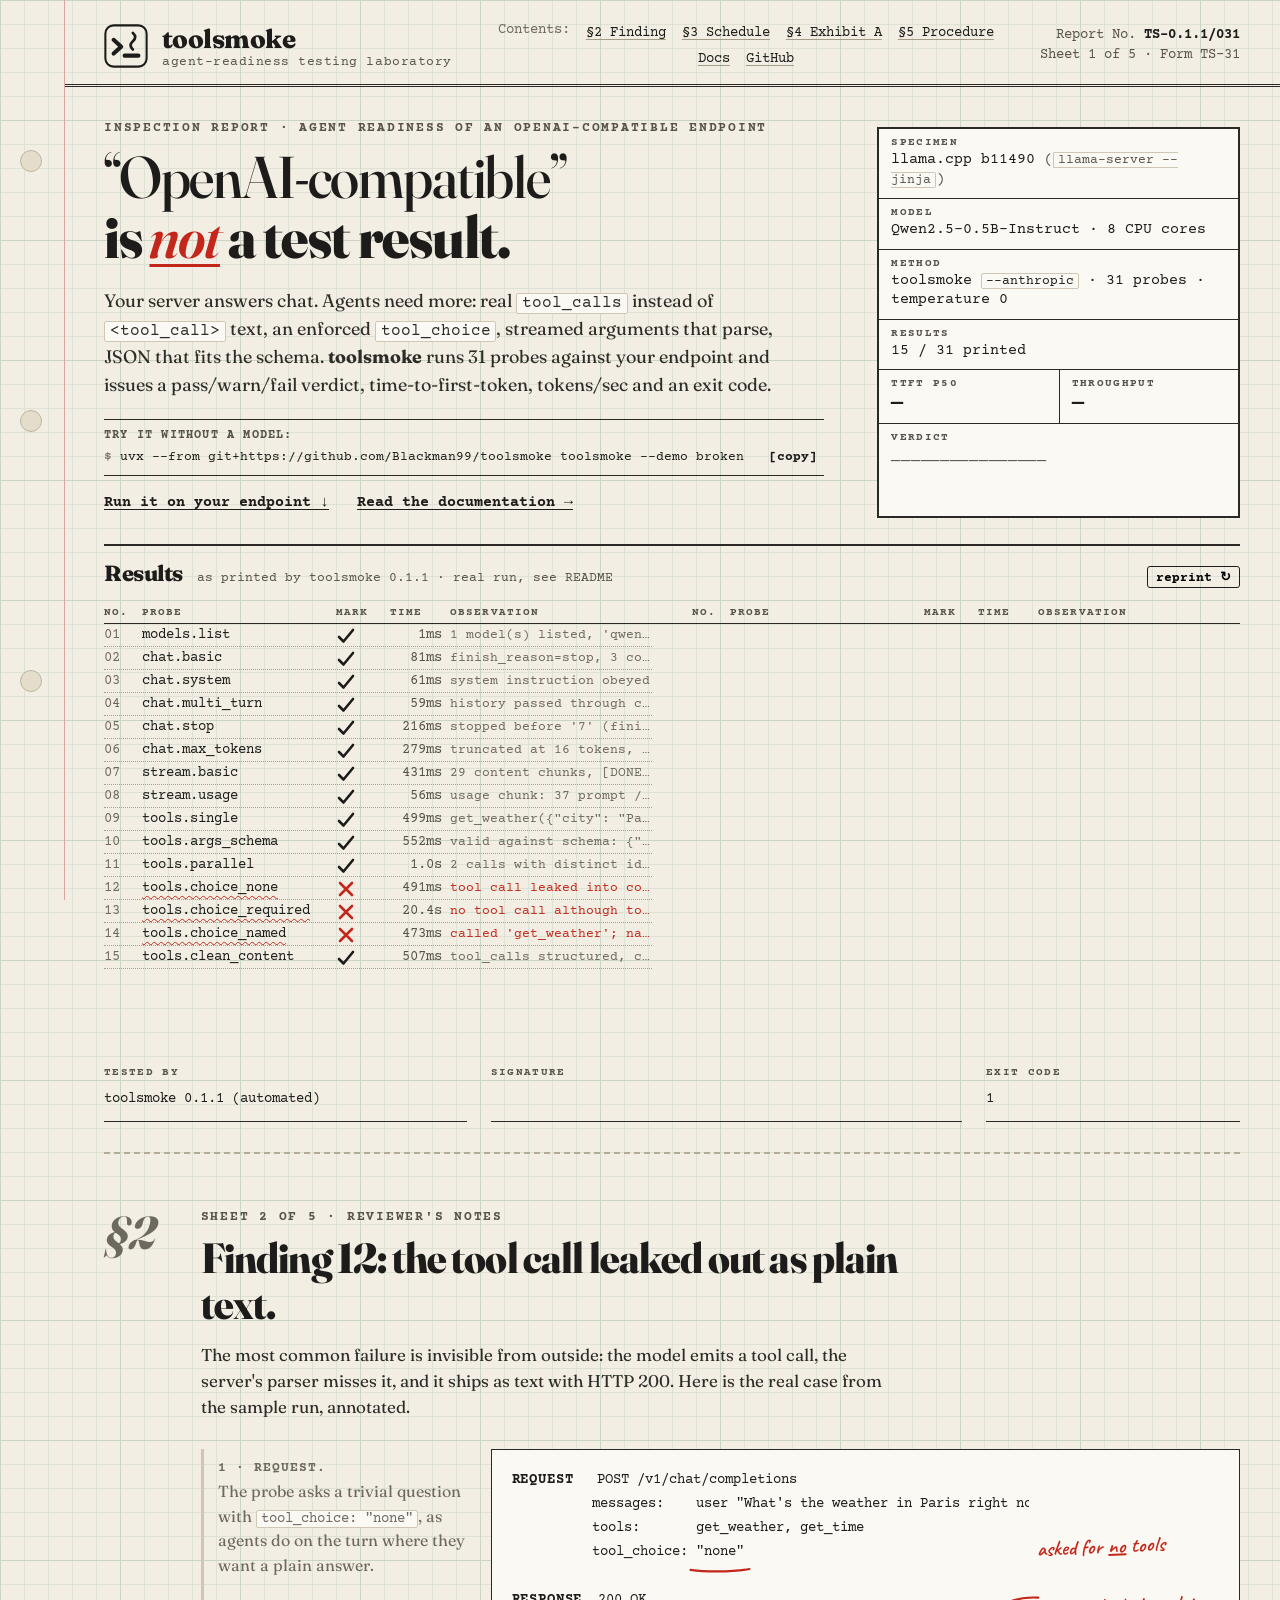
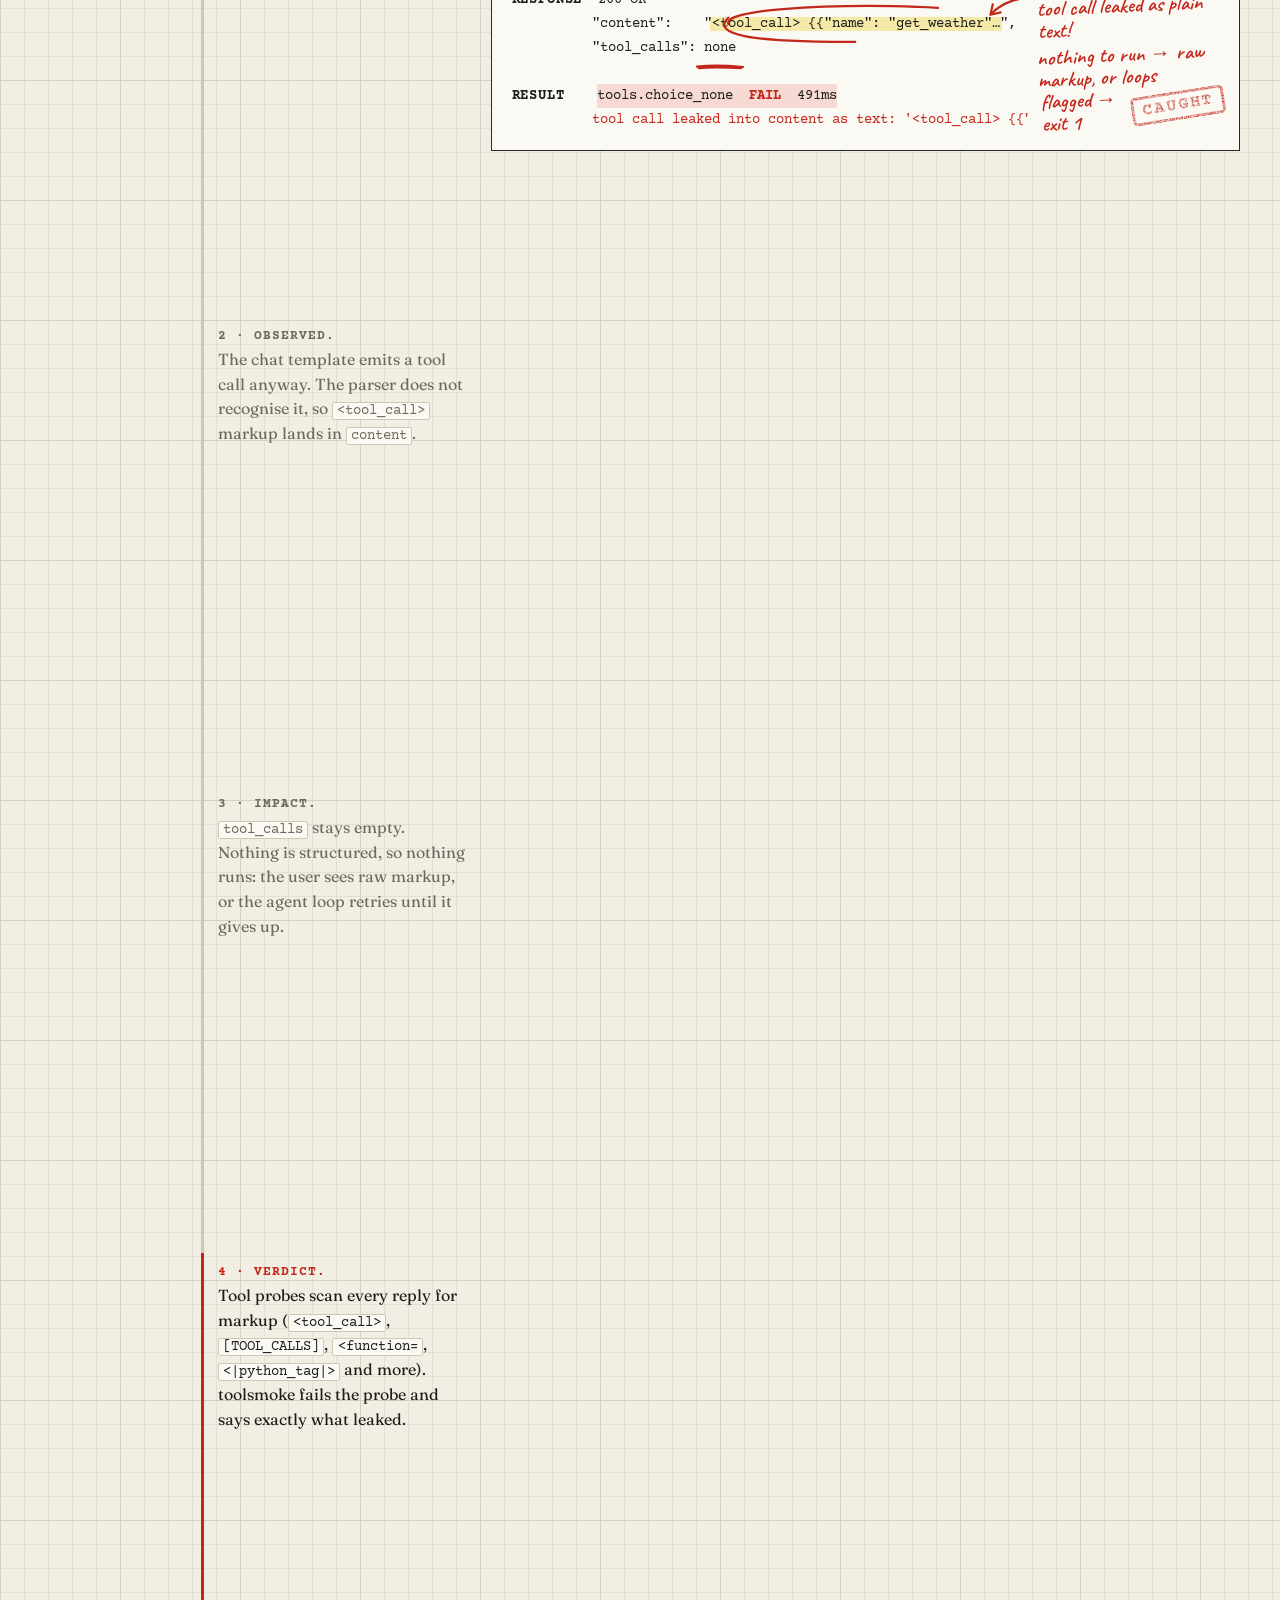
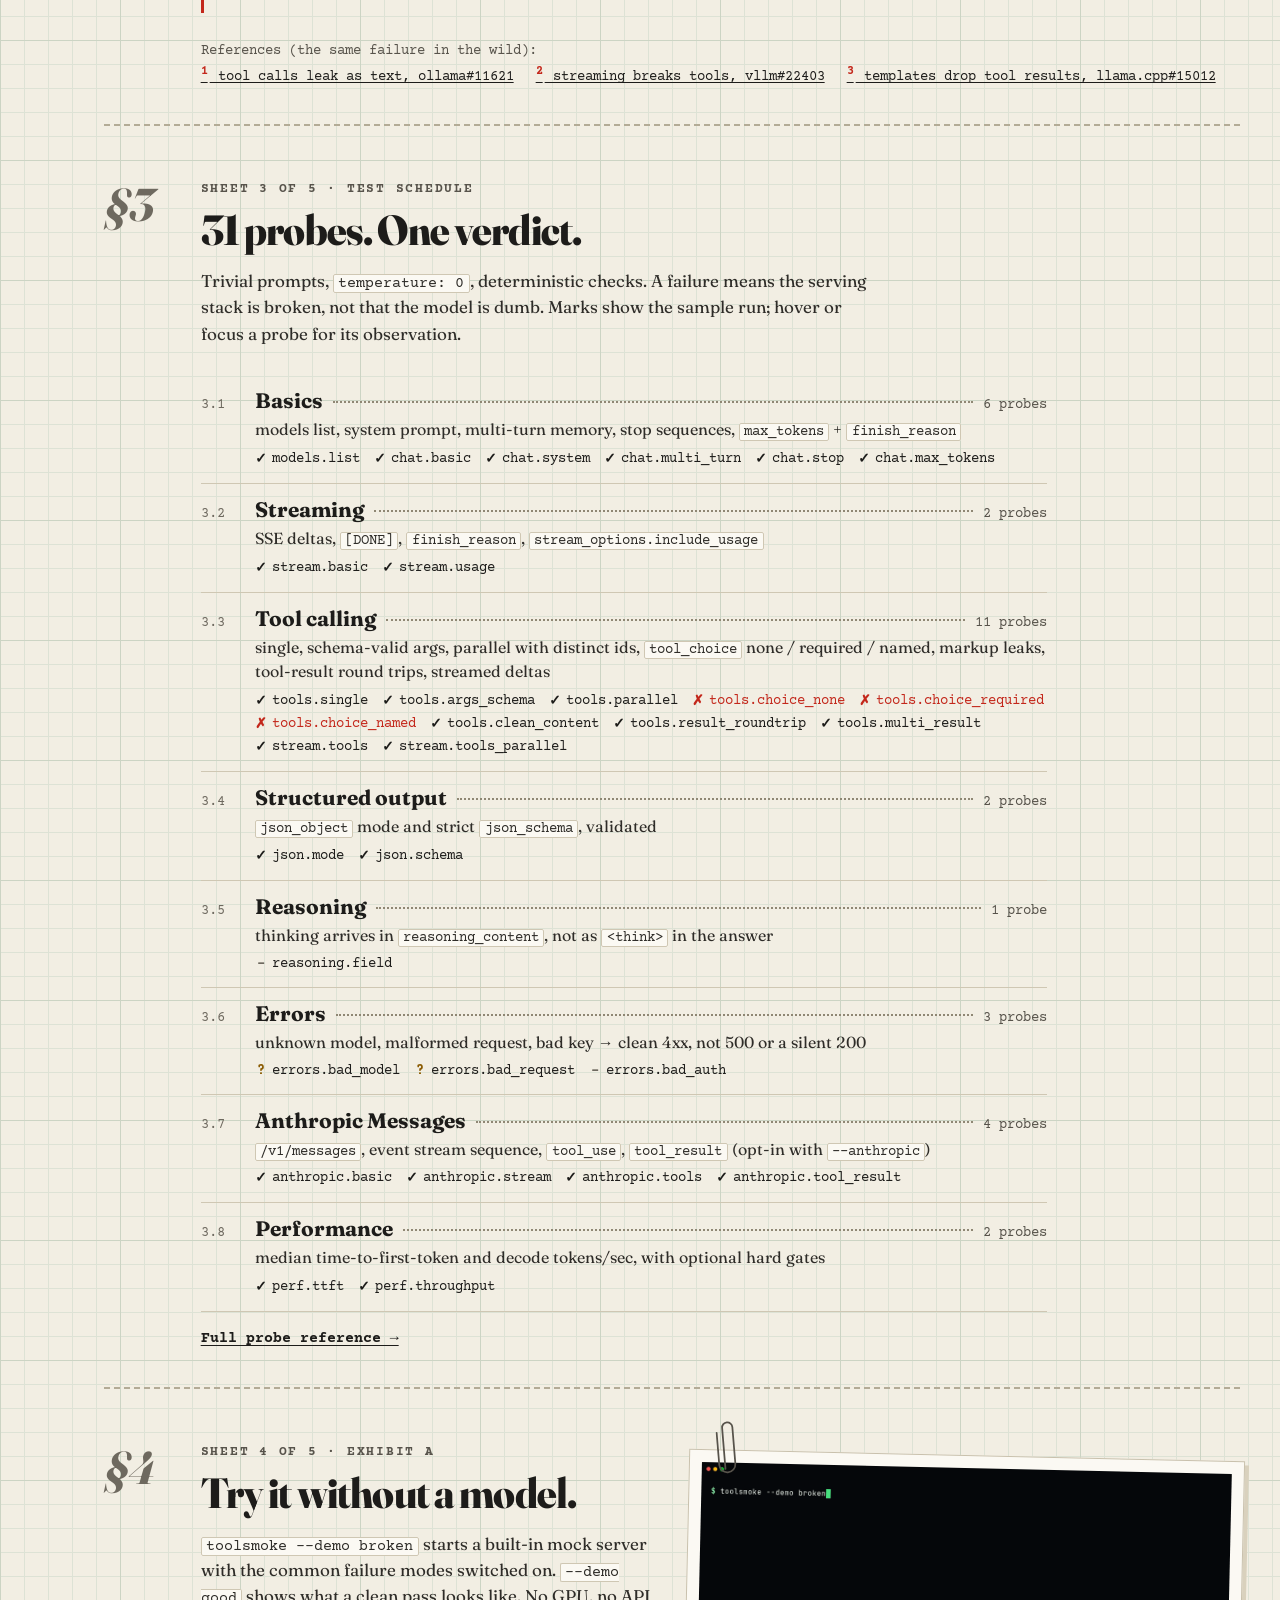
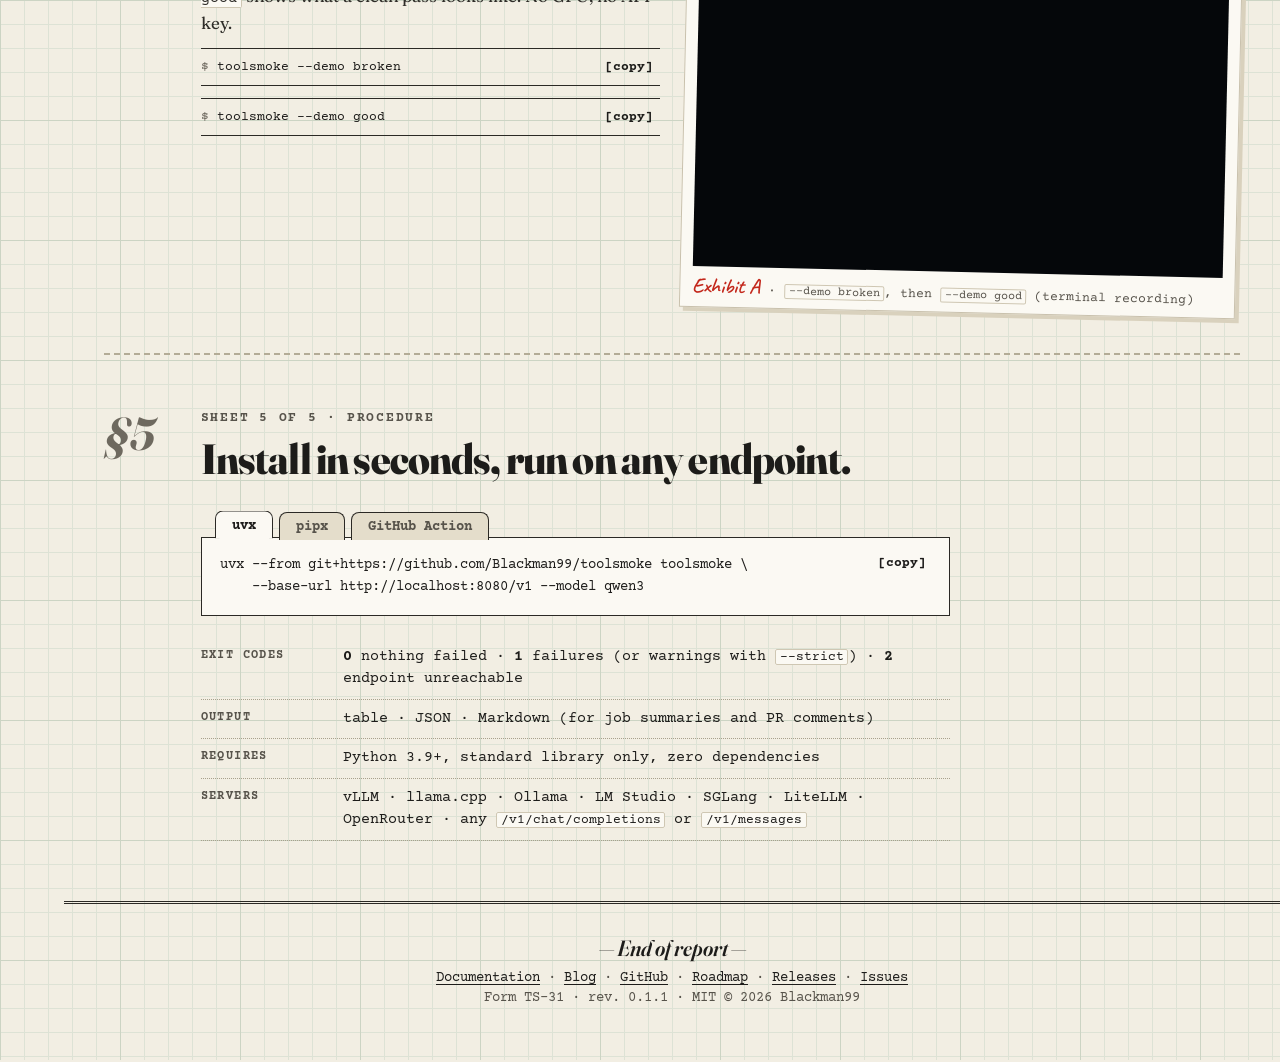
==== commit a8389e8d: "site: redesign landing as a lab inspection report Paper, ink and graph-paper grid; Fraunces + Courie" ====
--- a/site/index.html
+++ b/site/index.html
@@ -21,185 +21,183 @@
 <meta name="twitter:description" content="Tell you in one command whether your LLM endpoint actually works for agents (tool calling, streaming, structured output) and how fast it is.">
 <meta name="twitter:image" content="https://blackman99.github.io/toolsmoke/social-preview.png">
 <meta name="twitter:image:alt" content="toolsmoke: one command tells you whether your LLM endpoint works for agents, with a pass/warn/fail probe table">
-<meta name="theme-color" content="#060807">
+<meta name="theme-color" content="#f2eee3">
 <link rel="icon" href="favicon.svg" type="image/svg+xml">
-<link rel="preload" href="fonts/martian-mono.woff2" as="font" type="font/woff2" crossorigin>
-<link rel="preload" href="fonts/jetbrains-mono.woff2" as="font" type="font/woff2" crossorigin>
+<link rel="preload" href="fonts/fraunces.woff2" as="font" type="font/woff2" crossorigin>
+<link rel="preload" href="fonts/courier-prime-regular.woff2" as="font" type="font/woff2" crossorigin>
 <link rel="stylesheet" href="style.css">
 </head>
 <body>
-<a class="skip" href="#main">Skip to content</a>
-<header class="nav">
-  <a class="brand" href="#top" aria-label="toolsmoke home"><img src="favicon.svg" alt="" width="28" height="28"><span>toolsmoke</span></a>
-  <nav aria-label="Primary">
-    <a href="#leak">How it catches</a>
-    <a href="#probes">Probes</a>
-    <a href="#install">Install</a>
+<a class="skip" href="#report">Skip to the report</a>
+<div class="holes" aria-hidden="true"><i></i><i></i><i></i></div>
+
+<header class="letterhead">
+  <a class="mark" href="#report">
+    <svg viewBox="0 0 64 64" width="44" height="44" aria-hidden="true"><rect x="2" y="2" width="60" height="60" rx="12" fill="none" stroke="currentColor" stroke-width="3"/><path d="M14 23l11 10-11 10" fill="none" stroke="currentColor" stroke-width="6" stroke-linecap="round" stroke-linejoin="round"/><path d="M30 46h20" stroke="currentColor" stroke-width="6" stroke-linecap="round"/><path d="M42 37c-4.5-4-4.5-8 0-12s4.5-8 0-12" fill="none" stroke="currentColor" stroke-width="4" stroke-linecap="round"/></svg>
+    <span class="lab"><b>toolsmoke</b><small>agent-readiness testing laboratory</small></span>
+  </a>
+  <nav class="contents" aria-label="Contents">
+    <span class="lbl">Contents:</span>
+    <a href="#findings">§2 Finding</a>
+    <a href="#schedule">§3 Schedule</a>
+    <a href="#exhibit">§4 Exhibit A</a>
+    <a href="#procedure">§5 Procedure</a>
     <a href="docs/">Docs</a>
-    <a class="gh" href="https://github.com/Blackman99/toolsmoke" aria-label="GitHub repository"><svg viewBox="0 0 16 16" width="16" height="16" fill="currentColor" aria-hidden="true"><path d="M8 0C3.58 0 0 3.58 0 8c0 3.54 2.29 6.53 5.47 7.59.4.07.55-.17.55-.38 0-.19-.01-.82-.01-1.49-2.01.37-2.53-.49-2.69-.94-.09-.23-.48-.94-.82-1.13-.28-.15-.68-.52-.01-.53.63-.01 1.08.58 1.23.82.72 1.21 1.87.87 2.33.66.07-.52.28-.87.51-1.07-1.78-.2-3.64-.89-3.64-3.95 0-.87.31-1.59.82-2.15-.08-.2-.36-1.02.08-2.12 0 0 .67-.21 2.2.82.64-.18 1.32-.27 2-.27.68 0 1.36.09 2 .27 1.53-1.04 2.2-.82 2.2-.82.44 1.1.16 1.92.08 2.12.51.56.82 1.27.82 2.15 0 3.07-1.87 3.75-3.65 3.95.29.25.54.73.54 1.48 0 1.07-.01 1.93-.01 2.2 0 .21.15.46.55.38A8.013 8.013 0 0016 8c0-4.42-3.58-8-8-8z"/></svg><span>GitHub</span></a>
+    <a href="https://github.com/Blackman99/toolsmoke">GitHub</a>
   </nav>
+  <p class="refno">Report&nbsp;No. <b>TS-0.1.1/031</b><br>Sheet 1 of 5 · Form TS-31</p>
 </header>
 
-<main id="main">
-<section class="hero" id="top">
-  <div class="hero-copy">
-    <p class="eyebrow"><span class="lamp" aria-hidden="true"></span>smoke test for LLM endpoints · v0.1.1</p>
-    <h1><span class="q">“OpenAI&#8209;compatible”</span> <span class="no">isn't</span> <span class="hl">agent&#8209;ready.</span></h1>
-    <p class="lede">Your server answers chat. Agents need more: real <code>tool_calls</code> instead of <code>&lt;tool_call&gt;</code> text, an enforced <code>tool_choice</code>, streamed arguments that parse, JSON that fits the schema. toolsmoke runs 31 probes against your endpoint and gives you a pass/warn/fail verdict, time-to-first-token, tokens/sec and an exit code.</p>
-    <div class="cmd" data-copy>
-      <span class="cmd-label">try it without a model</span>
-      <code><span class="p">$</span> uvx --from git+https://github.com/Blackman99/toolsmoke toolsmoke --demo broken</code>
-      <button class="copy" type="button" aria-label="Copy command"><span>Copy</span></button>
+<main id="report">
+<section class="s-head" aria-labelledby="title">
+  <div class="title">
+    <p class="kicker">Inspection report · agent readiness of an OpenAI-compatible endpoint</p>
+    <h1 id="title"><span class="q">“OpenAI&#8209;compatible”</span> is <em>not</em> a test result.</h1>
+    <p class="lede">Your server answers chat. Agents need more: real <code>tool_calls</code> instead of <code>&lt;tool_call&gt;</code> text, an enforced <code>tool_choice</code>, streamed arguments that parse, JSON that fits the schema. <strong>toolsmoke</strong> runs 31 probes against your endpoint and issues a pass/warn/fail verdict, time-to-first-token, tokens/sec and an exit code.</p>
+    <div class="typed" data-copy>
+      <span class="typed-lbl">Try it without a model:</span>
+      <code><span class="pr">$</span> uvx --from git+https://github.com/Blackman99/toolsmoke toolsmoke --demo broken</code>
+      <button class="copy" type="button" aria-label="Copy command">[copy]</button>
     </div>
-    <div class="cta">
-      <a class="btn primary" href="#install">Run it on your endpoint</a>
-      <a class="btn" href="docs/">Read the docs <span aria-hidden="true">→</span></a>
+    <p class="go"><a href="#procedure">Run it on your endpoint ↓</a><a href="docs/">Read the documentation →</a></p>
+  </div>
+
+  <dl class="form" aria-label="Report particulars">
+    <div><dt>Specimen</dt><dd>llama.cpp b11490 <span>(<code>llama-server --jinja</code>)</span></dd></div>
+    <div><dt>Model</dt><dd>Qwen2.5-0.5B-Instruct · 8 CPU cores</dd></div>
+    <div><dt>Method</dt><dd>toolsmoke <code>--anthropic</code> · 31 probes · temperature 0</dd></div>
+    <div><dt>Results</dt><dd id="f-results">awaiting print</dd></div>
+    <div class="half"><dt>TTFT p50</dt><dd id="f-ttft">—</dd></div><div class="half h2"><dt>Throughput</dt><dd id="f-tps">—</dd></div>
+    <div class="verdict"><dt>Verdict</dt><dd><span id="f-verdict"><span class="blank">________________</span></span>
+      <span class="stamp" id="stamp" aria-hidden="true"><b>NOT AGENT&#8209;READY</b><small>3 failing probes · exit 1</small></span></dd>
     </div>
-    <p class="servers">vLLM · llama.cpp · Ollama · LM Studio · SGLang · LiteLLM · OpenRouter · any <code>/v1/chat/completions</code> or <code>/v1/messages</code></p>
-  </div>
-
-  <div class="bench" id="bench" aria-label="Replay of a real toolsmoke run against llama.cpp">
-    <div class="bench-top">
-      <span class="status" id="status" data-state="idle"><i aria-hidden="true"></i><b id="status-text">ready</b></span>
-      <span class="bench-target">llama.cpp b11490 · Qwen2.5-0.5B · real run</span>
-      <button class="replay" id="replay" type="button" aria-label="Replay the run" title="Replay">↻</button>
-    </div>
-    <div class="leds" id="leds" aria-hidden="true"></div>
-    <div class="term" id="term" role="log" aria-live="off"><div class="tl"><span class="p">$</span> <span class="c">toolsmoke --base-url http://localhost:8080/v1 --model qwen --anthropic</span></div></div>
-    <div class="gauges">
-      <div class="g"><span>TTFT p50</span><b id="g-ttft">–</b></div>
-      <div class="g"><span>throughput</span><b id="g-tps">–</b></div>
-      <div class="g g-res"><span>results</span><div class="bar" id="g-bar" aria-hidden="true"><i class="bp"></i><i class="bw"></i><i class="bf"></i><i class="bs"></i></div><small id="g-counts">0 / 31</small></div>
-    </div>
-    <div class="stamp" id="stamp" aria-hidden="true">NOT AGENT&#8209;READY</div>
-  </div>
-</section>
-
-<section class="leak" id="leak">
-  <header class="sec-head">
-    <p class="kicker">the core mechanism</p>
-    <h2>Where there's smoke, there's a broken parser.</h2>
-    <p class="sub">The most common failure is invisible from the outside: the model emits a tool call, the server's parser misses it, and it ships as plain text. Scroll through the real case from the sample run.</p>
-  </header>
-  <div class="leak-grid">
-    <div class="stage" id="stage" data-step="1" aria-hidden="true">
-      <div class="node n-req">
-        <div class="node-h"><i>1</i> request</div>
-<pre>POST /v1/chat/completions
-{ "messages": [{"role": "user",
-    "content": "What's the weather in Paris right now?"}],
-  "tools": [get_weather, get_time],
-  <mark>"tool_choice": "none"</mark> }</pre>
-      </div>
-      <div class="wire"><span></span></div>
-      <div class="node n-res">
-        <div class="node-h"><i>2</i> server response</div>
-<pre>"message": {
-  "content": "<span class="leaked" id="leaked" data-text="&lt;tool_call&gt; {{&quot;name&quot;: &quot;get_weather&quot;…">&lt;tool_call&gt; {{"name": "get_weather"…</span>",
-  "tool_calls": <span class="none">none</span> }</pre>
-        <div class="smoke" aria-hidden="true"><i></i><i></i><i></i><i></i></div>
-      </div>
-      <div class="wire"><span></span></div>
-      <div class="node n-agent">
-        <div class="node-h"><i>3</i> your agent</div>
-        <p class="agent-line"><span class="x">✗</span> no tool call to run · prints the markup to the user · or loops</p>
-      </div>
-      <div class="wire"><span></span></div>
-      <div class="node n-catch">
-        <div class="node-h"><i>4</i> toolsmoke</div>
-        <p class="catch-line"><span class="id">tools.choice_none</span> <span class="f">FAIL</span> <span class="d">491ms</span><br><span class="det">tool call leaked into content as text: '&lt;tool_call&gt; {{"name": "get_weather"…</span></p>
-      </div>
-    </div>
-    <ol class="steps" id="steps">
-      <li data-step="1"><h3>Ask without tools</h3><p>The probe sends a trivial question with <code>tool_choice: "none"</code>, which is what agents send on the turn where they want a plain answer.</p></li>
-      <li data-step="2"><h3>The call leaks as text</h3><p>The chat template emits a tool call anyway. The parser doesn't recognise it, so <code>&lt;tool_call&gt;</code> markup lands in <code>content</code> and <code>tool_calls</code> stays empty. The HTTP status is still <code>200</code>.</p></li>
-      <li data-step="3"><h3>Your agent breaks far away</h3><p>Nothing is structured, so nothing runs. The user sees raw markup, or the loop retries until it gives up. The stack trace points at your agent, not the server.</p></li>
-      <li data-step="4"><h3>toolsmoke catches it</h3><p>Tool probes scan every reply for tool-call markup (<code>&lt;tool_call&gt;</code>, <code>[TOOL_CALLS]</code>, <code>&lt;function=</code>, <code>&lt;|python_tag|&gt;</code> and more). The probe fails with a detail line that says exactly what leaked. This is the real result from the README run.</p></li>
-    </ol>
-  </div>
-  <div class="incidents">
-    <a class="inc" href="https://github.com/ollama/ollama/issues/11621"><span class="f">FAIL</span><b>Tool calls leak as text</b><small>ollama#11621</small></a>
-    <a class="inc" href="https://github.com/vllm-project/vllm/issues/22403"><span class="f">FAIL</span><b>Streaming breaks tools</b><small>vllm#22403</small></a>
-    <a class="inc" href="https://github.com/ggml-org/llama.cpp/issues/15012"><span class="f">FAIL</span><b>Templates drop tool results</b><small>llama.cpp#15012</small></a>
-  </div>
-</section>
-
-<section class="demo" id="demo">
-  <div class="demo-copy">
-    <p class="kicker">no GPU needed</p>
-    <h2>Try it without a model</h2>
-    <p><code>toolsmoke --demo broken</code> starts a built-in mock server with the common failure modes switched on. <code>--demo good</code> shows what a clean pass looks like.</p>
-    <div class="cmd small" data-copy><code><span class="p">$</span> toolsmoke --demo broken</code><button class="copy" type="button" aria-label="Copy command"><span>Copy</span></button></div>
-    <div class="cmd small" data-copy><code><span class="p">$</span> toolsmoke --demo good</code><button class="copy" type="button" aria-label="Copy command"><span>Copy</span></button></div>
-  </div>
-  <figure class="demo-frame">
+  </dl>
+</section>
+
+<section class="s-results" aria-labelledby="res-h">
+  <div class="res-bar">
+    <h2 id="res-h">Results <small>as printed by toolsmoke 0.1.1 · real run, see README</small></h2>
+    <button class="reprint" id="reprint" type="button">reprint ↻</button>
+  </div>
+  <div class="res-head" aria-hidden="true"><div class="rh"><span>No.</span><span>Probe</span><span>Mark</span><span>Time</span><span>Observation</span></div><div class="rh"><span>No.</span><span>Probe</span><span>Mark</span><span>Time</span><span>Observation</span></div></div>
+  <ol class="results" id="results" aria-label="Probe results"></ol>
+  <p class="summary" id="summary" aria-live="polite"></p>
+  <div class="sign">
+    <div><span class="lbl">Tested by</span><span class="val">toolsmoke 0.1.1 (automated)</span></div>
+    <div class="sig"><span class="lbl">Signature</span><span class="hand" id="sig">toolsmoke</span></div>
+    <div><span class="lbl">Exit code</span><span class="val">1</span></div>
+  </div>
+</section>
+
+<section class="s-find" id="findings" aria-labelledby="find-h">
+  <div class="sec-no" aria-hidden="true">§2</div>
+  <header class="sec-title">
+    <p class="kicker">Sheet 2 of 5 · reviewer's notes</p>
+    <h2 id="find-h">Finding 12: the tool call leaked out as plain text.</h2>
+    <p class="intro">The most common failure is invisible from outside: the model emits a tool call, the server's parser misses it, and it ships as text with HTTP 200. Here is the real case from the sample run, annotated.</p>
+  </header>
+  <ol class="log" id="log">
+    <li data-step="1"><b>1 · Request.</b> The probe asks a trivial question with <code>tool_choice: "none"</code>, as agents do on the turn where they want a plain answer.</li>
+    <li data-step="2"><b>2 · Observed.</b> The chat template emits a tool call anyway. The parser does not recognise it, so <code>&lt;tool_call&gt;</code> markup lands in <code>content</code>.</li>
+    <li data-step="3"><b>3 · Impact.</b> <code>tool_calls</code> stays empty. Nothing is structured, so nothing runs: the user sees raw markup, or the agent loop retries until it gives up.</li>
+    <li data-step="4"><b>4 · Verdict.</b> Tool probes scan every reply for markup (<code>&lt;tool_call&gt;</code>, <code>[TOOL_CALLS]</code>, <code>&lt;function=</code>, <code>&lt;|python_tag|&gt;</code> and more). toolsmoke fails the probe and says exactly what leaked.</li>
+  </ol>
+  <div class="exhibit-text" id="sheet2" data-step="1" aria-label="Annotated request and response">
+<pre><span class="h">REQUEST</span>   POST /v1/chat/completions
+          messages:    user "What's the weather in Paris right now?"
+          tools:       get_weather, get_time
+          tool_choice: <span class="ann a1">"none"<svg viewBox="0 0 100 30" preserveAspectRatio="none" aria-hidden="true"><path pathLength="1" d="M4 22c22 5 62 6 92-2"/></svg></span>
+
+<span class="h">RESPONSE</span>  200 OK
+          "content":    "<span class="ann a2"><mark>&lt;tool_call&gt; {{"name": "get_weather"…</mark><svg viewBox="0 0 100 40" preserveAspectRatio="none" aria-hidden="true"><path pathLength="1" d="M8 20C6 6 40 2 62 3s38 7 35 18-30 17-55 16S2 31 8 14"/></svg></span>",
+          "tool_calls": <span class="ann a3">none<svg viewBox="0 0 100 30" preserveAspectRatio="none" aria-hidden="true"><path pathLength="1" d="M2 24c30-4 60-3 96 1M6 28c28-3 56-2 88 0"/></svg></span>
+
+<span class="h">RESULT</span>    <span class="ann a4">tools.choice_none  <span class="f">FAIL</span>  491ms</span>
+          <span class="obs">tool call leaked into content as text: '&lt;tool_call&gt; {{"name": "get_weather"…</span></pre>
+    <p class="note n1" aria-hidden="true">asked for <u>no</u> tools</p>
+    <p class="note n2" aria-hidden="true"><svg class="arrow" viewBox="0 0 60 30" aria-hidden="true"><path pathLength="1" d="M58 6C40 4 20 8 6 22M6 22l3-11M6 22l11-2"/></svg>tool call leaked as plain text!</p>
+    <p class="note n3" aria-hidden="true">nothing to run → raw markup, or loops</p>
+    <p class="note n4" aria-hidden="true">flagged → exit&nbsp;1</p>
+    <div class="caught" aria-hidden="true">CAUGHT</div>
+  </div>
+  <p class="refs"><span class="lbl">References (the same failure in the wild):</span>
+    <a href="https://github.com/ollama/ollama/issues/11621"><sup>1</sup> tool calls leak as text, ollama#11621</a>
+    <a href="https://github.com/vllm-project/vllm/issues/22403"><sup>2</sup> streaming breaks tools, vllm#22403</a>
+    <a href="https://github.com/ggml-org/llama.cpp/issues/15012"><sup>3</sup> templates drop tool results, llama.cpp#15012</a></p>
+</section>
+
+<section class="s-sched" id="schedule" aria-labelledby="sched-h">
+  <div class="sec-no" aria-hidden="true">§3</div>
+  <header class="sec-title">
+    <p class="kicker">Sheet 3 of 5 · test schedule</p>
+    <h2 id="sched-h">31 probes. One verdict.</h2>
+    <p class="intro">Trivial prompts, <code>temperature: 0</code>, deterministic checks. A failure means the serving stack is broken, not that the model is dumb. Marks show the sample run; hover or focus a probe for its observation.</p>
+  </header>
+  <ol class="sched" id="sched">
+    <li data-g="basics"><span class="gn">3.1</span><span class="gt">Basics</span><span class="lead" aria-hidden="true"></span><span class="gc"></span><p>models list, system prompt, multi-turn memory, stop sequences, <code>max_tokens</code> + <code>finish_reason</code></p></li>
+    <li data-g="streaming"><span class="gn">3.2</span><span class="gt">Streaming</span><span class="lead" aria-hidden="true"></span><span class="gc"></span><p>SSE deltas, <code>[DONE]</code>, <code>finish_reason</code>, <code>stream_options.include_usage</code></p></li>
+    <li data-g="tools"><span class="gn">3.3</span><span class="gt">Tool calling</span><span class="lead" aria-hidden="true"></span><span class="gc"></span><p>single, schema-valid args, parallel with distinct ids, <code>tool_choice</code> none / required / named, markup leaks, tool-result round trips, streamed deltas</p></li>
+    <li data-g="structured"><span class="gn">3.4</span><span class="gt">Structured output</span><span class="lead" aria-hidden="true"></span><span class="gc"></span><p><code>json_object</code> mode and strict <code>json_schema</code>, validated</p></li>
+    <li data-g="reasoning"><span class="gn">3.5</span><span class="gt">Reasoning</span><span class="lead" aria-hidden="true"></span><span class="gc"></span><p>thinking arrives in <code>reasoning_content</code>, not as <code>&lt;think&gt;</code> in the answer</p></li>
+    <li data-g="errors"><span class="gn">3.6</span><span class="gt">Errors</span><span class="lead" aria-hidden="true"></span><span class="gc"></span><p>unknown model, malformed request, bad key → clean 4xx, not 500 or a silent 200</p></li>
+    <li data-g="anthropic"><span class="gn">3.7</span><span class="gt">Anthropic Messages</span><span class="lead" aria-hidden="true"></span><span class="gc"></span><p><code>/v1/messages</code>, event stream sequence, <code>tool_use</code>, <code>tool_result</code> (opt-in with <code>--anthropic</code>)</p></li>
+    <li data-g="performance"><span class="gn">3.8</span><span class="gt">Performance</span><span class="lead" aria-hidden="true"></span><span class="gc"></span><p>median time-to-first-token and decode tokens/sec, with optional hard gates</p></li>
+  </ol>
+  <p class="more"><a href="docs/probes/">Full probe reference →</a></p>
+</section>
+
+<section class="s-exhibit" id="exhibit" aria-labelledby="ex-h">
+  <div class="sec-no" aria-hidden="true">§4</div>
+  <header class="sec-title">
+    <p class="kicker">Sheet 4 of 5 · exhibit A</p>
+    <h2 id="ex-h">Try it without a model.</h2>
+    <p class="intro"><code>toolsmoke --demo broken</code> starts a built-in mock server with the common failure modes switched on. <code>--demo good</code> shows what a clean pass looks like. No GPU, no API key.</p>
+    <div class="typed small" data-copy><code><span class="pr">$</span> toolsmoke --demo broken</code><button class="copy" type="button" aria-label="Copy command">[copy]</button></div>
+    <div class="typed small" data-copy><code><span class="pr">$</span> toolsmoke --demo good</code><button class="copy" type="button" aria-label="Copy command">[copy]</button></div>
+  </header>
+  <figure class="print">
+    <svg class="clip" viewBox="0 0 30 80" aria-hidden="true"><path d="M10 70V14a7 7 0 0114 0v50a11 11 0 01-22 0V20" fill="none" stroke="#57534b" stroke-width="2.4" stroke-linecap="round"/></svg>
     <img src="demo.gif" width="1180" height="900" loading="lazy" decoding="async" alt="Terminal recording: toolsmoke --demo broken reports 13 failing probes, then toolsmoke --demo good passes every tool, streaming and JSON probe and prints AGENT-READY">
+    <figcaption><span class="hand">Exhibit A</span> · <code>--demo broken</code>, then <code>--demo good</code> (terminal recording)</figcaption>
   </figure>
 </section>
 
-<section class="probes" id="probes">
-  <header class="sec-head">
-    <p class="kicker">the checklist</p>
-    <h2>31 probes. One verdict.</h2>
-    <p class="sub">Trivial prompts, <code>temperature: 0</code>, deterministic checks. A failure means the serving stack is broken, not that the model is dumb. Lights show the sample run.</p>
-  </header>
-  <div class="board" id="board">
-    <div class="grp hot" data-g="tools"><h3>Tool calling</h3><p>single, schema-valid args, parallel with distinct ids, <code>tool_choice</code> none / required / named, markup leaks, tool-result round trips, streamed deltas</p></div>
-    <div class="grp" data-g="basics"><h3>Basics</h3><p>models list, system prompt, multi-turn memory, stop sequences, <code>max_tokens</code> + <code>finish_reason</code></p></div>
-    <div class="grp" data-g="streaming"><h3>Streaming</h3><p>SSE deltas, <code>[DONE]</code>, <code>finish_reason</code>, <code>stream_options.include_usage</code></p></div>
-    <div class="grp" data-g="structured"><h3>Structured output</h3><p><code>json_object</code> mode and strict <code>json_schema</code>, validated</p></div>
-    <div class="grp" data-g="reasoning"><h3>Reasoning</h3><p>thinking arrives in <code>reasoning_content</code>, not as <code>&lt;think&gt;</code> in the answer</p></div>
-    <div class="grp" data-g="errors"><h3>Errors</h3><p>unknown model, malformed request, bad key → clean 4xx, not 500 or a silent 200</p></div>
-    <div class="grp" data-g="anthropic"><h3>Anthropic Messages</h3><p><code>/v1/messages</code>, event stream sequence, <code>tool_use</code>, <code>tool_result</code> (opt-in)</p></div>
-    <div class="grp" data-g="performance"><h3>Performance</h3><p>median time-to-first-token and decode tokens/sec, with optional hard gates</p></div>
-    <div class="verdict-card" id="verdict-card"><h3>Verdict <small>sample run</small></h3><p class="vc-line" id="vc-line"></p><p class="vc-bad">NOT AGENT&#8209;READY · exit 1</p><p class="vc-note">Exit code <code>0</code> when nothing fails, <code>1</code> on failures (or warnings with <code>--strict</code>), <code>2</code> if the endpoint is unreachable.</p></div>
-  </div>
-  <p class="more"><a href="docs/probes/">Full probe reference →</a></p>
-</section>
-
-<section class="install" id="install">
-  <header class="sec-head">
-    <p class="kicker">one command</p>
-    <h2>Install in seconds</h2>
-  </header>
-  <div class="console">
+<section class="s-proc" id="procedure" aria-labelledby="proc-h">
+  <div class="sec-no" aria-hidden="true">§5</div>
+  <header class="sec-title">
+    <p class="kicker">Sheet 5 of 5 · procedure</p>
+    <h2 id="proc-h">Install in seconds, run on any endpoint.</h2>
+  </header>
+  <div class="folder">
     <div class="tabs" role="tablist" aria-label="Install method">
       <button class="tab" role="tab" aria-selected="true" aria-controls="tab-uvx" id="t-uvx" data-tab="uvx">uvx</button>
       <button class="tab" role="tab" aria-selected="false" aria-controls="tab-pipx" id="t-pipx" data-tab="pipx" tabindex="-1">pipx</button>
       <button class="tab" role="tab" aria-selected="false" aria-controls="tab-action" id="t-action" data-tab="action" tabindex="-1">GitHub Action</button>
-      <span class="tab-ink" aria-hidden="true"></span>
     </div>
     <div class="panel" role="tabpanel" id="tab-uvx" aria-labelledby="t-uvx" data-copy><pre><code>uvx --from git+https://github.com/Blackman99/toolsmoke toolsmoke \
-    --base-url http://localhost:8080/v1 --model qwen3</code></pre><button class="copy" type="button" aria-label="Copy"><span>Copy</span></button></div>
+    --base-url http://localhost:8080/v1 --model qwen3</code></pre><button class="copy" type="button" aria-label="Copy">[copy]</button></div>
     <div class="panel" role="tabpanel" id="tab-pipx" aria-labelledby="t-pipx" data-copy hidden><pre><code>pipx install git+https://github.com/Blackman99/toolsmoke
-OPENAI_API_KEY=sk-... toolsmoke --base-url https://api.example.com/v1 --model my-model --anthropic</code></pre><button class="copy" type="button" aria-label="Copy"><span>Copy</span></button></div>
+OPENAI_API_KEY=sk-... toolsmoke --base-url https://api.example.com/v1 --model my-model --anthropic</code></pre><button class="copy" type="button" aria-label="Copy">[copy]</button></div>
     <div class="panel" role="tabpanel" id="tab-action" aria-labelledby="t-action" data-copy hidden><pre><code>- uses: Blackman99/toolsmoke@v0.1.1
   with:
     base-url: https://llm.example.com/v1
     model: qwen3-coder
     api-key: ${{ secrets.LLM_API_KEY }}
-    max-ttft: "1500"</code></pre><button class="copy" type="button" aria-label="Copy"><span>Copy</span></button></div>
-  </div>
-  <div class="facts">
-    <div><b>0 / 1 / 2</b><span>exit codes for CI</span></div>
-    <div><b>table · JSON · Markdown</b><span>output formats</span></div>
-    <div><b>--demo broken</b><span>try it without a model</span></div>
-    <div><b>stdlib only</b><span>Python 3.9+</span></div>
-  </div>
-</section>
-
-<section class="final">
-  <h2>Know before your agent finds out.</h2>
-  <div class="cta">
-    <a class="btn primary" href="docs/">Documentation</a>
-    <a class="btn" href="https://github.com/Blackman99/toolsmoke">Star on GitHub</a>
-  </div>
+    max-ttft: "1500"</code></pre><button class="copy" type="button" aria-label="Copy">[copy]</button></div>
+  </div>
+  <dl class="notes">
+    <div><dt>Exit codes</dt><dd><b>0</b> nothing failed · <b>1</b> failures (or warnings with <code>--strict</code>) · <b>2</b> endpoint unreachable</dd></div>
+    <div><dt>Output</dt><dd>table · JSON · Markdown (for job summaries and PR comments)</dd></div>
+    <div><dt>Requires</dt><dd>Python 3.9+, standard library only, zero dependencies</dd></div>
+    <div><dt>Servers</dt><dd>vLLM · llama.cpp · Ollama · LM Studio · SGLang · LiteLLM · OpenRouter · any <code>/v1/chat/completions</code> or <code>/v1/messages</code></dd></div>
+  </dl>
 </section>
 </main>
 
-<footer class="foot">
-  <span><img src="favicon.svg" alt="" width="18" height="18"> toolsmoke · MIT © 2026 Blackman99</span>
-  <span><a href="docs/">Docs</a> · <a href="docs/blog/">Blog</a> · <a href="https://github.com/Blackman99/toolsmoke/blob/main/ROADMAP.md">Roadmap</a> · <a href="https://github.com/Blackman99/toolsmoke/releases">Releases</a> · <a href="https://github.com/Blackman99/toolsmoke/issues">Issues</a></span>
+<footer class="end">
+  <p class="eor">— End of report —</p>
+  <p class="links"><a href="docs/">Documentation</a> · <a href="docs/blog/">Blog</a> · <a href="https://github.com/Blackman99/toolsmoke">GitHub</a> · <a href="https://github.com/Blackman99/toolsmoke/blob/main/ROADMAP.md">Roadmap</a> · <a href="https://github.com/Blackman99/toolsmoke/releases">Releases</a> · <a href="https://github.com/Blackman99/toolsmoke/issues">Issues</a></p>
+  <p class="form-no">Form TS-31 · rev. 0.1.1 · MIT © 2026 Blackman99</p>
 </footer>
 <script src="app.js" defer></script>
 </body>
--- a/site/style.css
+++ b/site/style.css
@@ -1,239 +1,228 @@
-/* toolsmoke landing: a smoke-test bench. Phosphor green/lime on near-black, amber + red status lamps. */
-@font-face{font-family:"Martian Mono";src:url(fonts/martian-mono.woff2) format("woff2");font-weight:400 800;font-display:swap}
-@font-face{font-family:"JetBrains Mono";src:url(fonts/jetbrains-mono.woff2) format("woff2");font-weight:100 800;font-display:swap}
+/* toolsmoke landing: a laboratory inspection report. See site/DESIGN.md. No gradients, no glow, no blur. */
+@font-face{font-family:"Fraunces";src:url(fonts/fraunces.woff2) format("woff2");font-weight:400 900;font-display:swap}
+@font-face{font-family:"Fraunces";src:url(fonts/fraunces-italic.woff2) format("woff2");font-weight:400 700;font-style:italic;font-display:swap}
+@font-face{font-family:"Courier Prime";src:url(fonts/courier-prime-regular.woff2) format("woff2");font-weight:400;font-display:swap}
+@font-face{font-family:"Courier Prime";src:url(fonts/courier-prime-bold.woff2) format("woff2");font-weight:700;font-display:swap}
+@font-face{font-family:"Caveat";src:url(fonts/caveat.woff2) format("woff2");font-weight:500 700;font-display:swap}
 :root{
-  --bg:#060807;--bg2:#0a0e0c;--panel:#0c120f;--panel2:#101814;--line:#1a2520;--line2:#25352d;
-  --fg:#e6efe9;--mut:#a2b3aa;--dim:#7f9189;--g:#4ade80;--l:#a3e635;--a:#fbbf24;--r:#f87171;--s:#6b7f76;
-  --disp:"Martian Mono",monospace;--mono:"JetBrains Mono",monospace;
-  --sans:system-ui,sans-serif;
-  --grad:linear-gradient(90deg,var(--g),var(--l));--rad:14px;--ease:cubic-bezier(.2,.7,.2,1)
+  --paper:#f2eee3;--paper2:#e4ddcb;--white:#fbf9f3;--rule:#2b2925;--ink:#1d1c1a;--ink2:#57534b;--ink3:#6e695f;
+  --red:#c3271b;--ochre:#8a5a00;--hi:#f4e27a;
+  --serif:"Fraunces",Georgia,serif;--type:"Courier Prime",monospace;--hand:"Caveat",cursive;
+  --lh:24px;--holes:64px;--ease:cubic-bezier(.3,.7,.2,1)
 }
 *{box-sizing:border-box}
-html{scroll-behavior:smooth;-webkit-text-size-adjust:100%}
-body{margin:0;background:var(--bg);color:var(--fg);font:16px/1.6 var(--sans);-webkit-font-smoothing:antialiased;overflow-x:hidden}
-/* instrument-panel grid + a haze of smoke behind everything (static: no full-screen animation) */
-body::before{content:"";position:fixed;inset:0;z-index:-2;background-image:linear-gradient(rgba(74,222,128,.045) 1px,transparent 1px),linear-gradient(90deg,rgba(74,222,128,.045) 1px,transparent 1px);background-size:44px 44px;-webkit-mask-image:radial-gradient(ellipse 90% 70% at 60% 0%,#000 30%,transparent 75%);mask-image:radial-gradient(ellipse 90% 70% at 60% 0%,#000 30%,transparent 75%)}
-body::after{content:"";position:fixed;inset:-20% -10% auto -10%;height:110vh;z-index:-1;pointer-events:none;background:radial-gradient(40% 35% at 70% 20%,rgba(74,222,128,.10),transparent 70%),radial-gradient(30% 30% at 20% 35%,rgba(163,230,53,.06),transparent 70%),radial-gradient(25% 25% at 85% 60%,rgba(143,161,152,.05),transparent 70%)}
-a{color:var(--g);text-decoration:none}
-code{font-family:var(--mono);font-size:.86em;background:rgba(74,222,128,.07);border:1px solid rgba(74,222,128,.14);padding:.06em .36em;border-radius:5px;color:#c9f5d6}
-h1,h2,h3{font-family:var(--disp);letter-spacing:-.03em;margin:0}
-.skip{position:absolute;left:-999px;top:8px;background:var(--g);color:#04140a;padding:8px 12px;border-radius:8px;z-index:50}.skip:focus{left:8px}
-:focus-visible{outline:2px solid var(--l);outline-offset:3px;border-radius:6px}
-
-/* nav */
-.nav{position:sticky;top:0;z-index:20;display:flex;justify-content:space-between;align-items:center;gap:16px;padding:12px clamp(16px,4vw,48px);background:rgba(6,8,7,.78);-webkit-backdrop-filter:blur(10px);backdrop-filter:blur(10px);border-bottom:1px solid var(--line)}
-.brand{display:flex;align-items:center;gap:10px;color:var(--fg);font:700 16px var(--disp);letter-spacing:-.02em}
-.nav nav{display:flex;gap:6px;align-items:center}
-.nav nav a{position:relative;color:var(--mut);font-size:14.5px;padding:6px 10px;border-radius:8px;transition:color .2s}
-.nav nav a:not(.gh)::after{content:"";position:absolute;left:10px;right:10px;bottom:2px;height:2px;border-radius:2px;background:var(--grad);transform:scaleX(0);transform-origin:left;transition:transform .25s var(--ease)}
-.nav nav a:hover{color:var(--fg)}.nav nav a:hover::after{transform:scaleX(1)}
-.gh{display:flex;align-items:center;gap:7px;border:1px solid var(--line2);margin-left:6px;transition:border-color .2s,background .2s}.gh:hover{border-color:var(--g);background:rgba(74,222,128,.06)}
-
-main{max-width:1280px;margin:0 auto;padding:0 clamp(16px,4vw,48px)}
-section{scroll-margin-top:70px}
-
-/* hero */
-.hero{display:grid;grid-template-columns:minmax(0,1fr) minmax(0,1.12fr);gap:clamp(28px,4vw,56px);align-items:center;padding:clamp(36px,6vw,76px) 0 64px}
-.eyebrow{display:inline-flex;align-items:center;gap:10px;font:500 12.5px var(--mono);letter-spacing:.06em;text-transform:uppercase;color:var(--g);border:1px solid var(--line2);background:rgba(10,14,12,.7);padding:6px 12px;border-radius:99px;margin:0 0 22px}
-.lamp{width:8px;height:8px;border-radius:50%;background:var(--g);box-shadow:0 0 0 0 rgba(74,222,128,.6);animation:pulse 2s infinite}
-@keyframes pulse{70%{box-shadow:0 0 0 8px rgba(74,222,128,0)}100%{box-shadow:0 0 0 0 rgba(74,222,128,0)}}
-h1{font-size:clamp(26px,3.05vw,44px);line-height:1.1;font-weight:800;margin-bottom:22px}
-h1 .q{display:block;color:var(--fg)}
-h1 .no{color:var(--mut);text-decoration:line-through;text-decoration-color:var(--r);text-decoration-thickness:.12em}
-.hl{background:var(--grad);-webkit-background-clip:text;background-clip:text;color:transparent}
-.lede{color:var(--mut);font-size:17px;margin:0 0 24px;max-width:60ch}
-.cmd{position:relative;display:flex;align-items:center;gap:10px;background:#050706;border:1px solid var(--line2);border-radius:12px;padding:12px 12px 12px 16px;max-width:100%;transition:border-color .2s,box-shadow .2s}
-.cmd:hover{border-color:rgba(74,222,128,.45);box-shadow:0 0 0 4px rgba(74,222,128,.06)}
-.cmd code{flex:1;min-width:0;background:none;border:0;padding:0;font-size:13px;color:#e8f5ec;white-space:nowrap;overflow-x:auto;scrollbar-width:none}.cmd code::-webkit-scrollbar{display:none}
-.cmd .p,.term .p{color:var(--g);user-select:none}
-.cmd-label{position:absolute;top:-9px;left:12px;font:600 10.5px var(--mono);letter-spacing:.08em;text-transform:uppercase;color:var(--l);background:var(--bg);padding:0 6px}
-.copy{flex:none;position:relative;font:600 12px var(--mono);color:var(--fg);background:var(--panel2);border:1px solid var(--line2);border-radius:8px;padding:6px 10px;cursor:pointer;transition:background .2s,border-color .2s,color .2s,transform .1s}
-.copy:hover{border-color:var(--g)}.copy:active{transform:scale(.95)}
-.copy.done{color:#04140a;background:var(--g);border-color:var(--g)}
-.copy.done span{animation:pop .35s var(--ease)}@keyframes pop{0%{transform:scale(.6)}60%{transform:scale(1.15)}100%{transform:none}}
-.cta{display:flex;gap:12px;flex-wrap:wrap;margin:22px 0}
-.btn{display:inline-flex;align-items:center;gap:8px;padding:11px 20px;border-radius:10px;border:1px solid var(--line2);color:var(--fg);font:600 15px var(--sans);background:var(--panel);transition:transform .15s var(--ease),border-color .2s,box-shadow .2s}
-.btn:hover{transform:translateY(-2px);border-color:var(--g)}
-.btn.primary{background:var(--grad);color:#04140a;border:0;box-shadow:0 8px 30px -10px rgba(74,222,128,.55)}.btn.primary:hover{box-shadow:0 12px 36px -10px rgba(163,230,53,.7)}
-.servers{font-size:13px;color:var(--dim);margin:0}
-
-/* the bench (hero visual) */
-.bench{position:relative;background:linear-gradient(180deg,var(--panel),#070a09);border:1px solid var(--line2);border-radius:18px;box-shadow:0 40px 90px -30px rgba(0,0,0,.9),0 0 0 1px rgba(74,222,128,.04),0 0 80px -20px rgba(74,222,128,.18);overflow:hidden;min-width:0}
-.bench-top{display:flex;align-items:center;gap:12px;padding:10px 14px;border-bottom:1px solid var(--line);background:#09100c;font:12px var(--mono)}
-.status{display:inline-flex;align-items:center;gap:7px;color:var(--mut);text-transform:uppercase;letter-spacing:.08em;font-size:11px}
-.status i{width:9px;height:9px;border-radius:50%;background:var(--s)}
-.status[data-state=run] i{background:var(--a);animation:blink .6s steps(1) infinite}.status[data-state=run] b{color:var(--a)}
-.status[data-state=fail] i{background:var(--r);box-shadow:0 0 10px var(--r)}.status[data-state=fail] b{color:var(--r)}
-@keyframes blink{50%{opacity:.25}}
-.bench-target{flex:1;min-width:0;color:var(--dim);white-space:nowrap;overflow:hidden;text-overflow:ellipsis}
-.replay{background:none;border:1px solid var(--line2);color:var(--mut);border-radius:7px;cursor:pointer;font-size:14px;line-height:1;padding:4px 8px;transition:color .2s,border-color .2s,transform .4s var(--ease)}.replay:hover{color:var(--fg);border-color:var(--g);transform:rotate(-180deg)}
-.leds{contain:layout paint;display:flex;gap:10px;padding:12px 14px 10px;border-bottom:1px solid var(--line);flex-wrap:wrap}
-.lg{display:flex;flex-direction:column;gap:5px}
-.lg-cells{display:flex;gap:3px}
-.lg small{font:600 9px var(--mono);letter-spacing:.06em;text-transform:uppercase;color:var(--dim)}
-.led{position:relative;width:13px;height:13px;border-radius:3px;background:#17211c;border:1px solid #1f2c25;transition:background .25s,box-shadow .25s,border-color .25s}
-.led.PASS{background:var(--g);border-color:var(--g);box-shadow:0 0 8px rgba(74,222,128,.55)}
-.led.WARN{background:var(--a);border-color:var(--a);box-shadow:0 0 8px rgba(251,191,36,.55)}
-.led.FAIL{background:var(--r);border-color:var(--r);box-shadow:0 0 10px rgba(248,113,113,.7)}
-.led.SKIP{background:#3a4a42;border-color:#4a5d53}
-.led.FAIL::after{content:"";position:absolute;left:-1px;bottom:8px;width:13px;height:13px;border-radius:50%;background:radial-gradient(circle,rgba(190,205,198,.4),rgba(190,205,198,0) 70%);animation:puff 2.4s ease-out infinite}
-@keyframes puff{0%{transform:translateY(0) scale(.4);opacity:0}25%{opacity:.8}100%{transform:translate(4px,-16px) scale(1.6);opacity:0}}
-.term{height:318px;overflow:hidden;contain:strict;padding:12px 14px;font:11.5px/1.62 var(--mono);color:#cfe0d6;display:flex;flex-direction:column;justify-content:flex-end}
-.tl{white-space:pre;overflow:hidden;text-overflow:ellipsis;flex:none}
-.tl.in{animation:tin .25s var(--ease)}@keyframes tin{from{opacity:0;transform:translateY(4px)}}
-.t-pass{color:var(--g);font-weight:700}.t-fail{color:var(--r);font-weight:700}.t-warn{color:var(--a);font-weight:700}.t-skip{color:var(--s);font-weight:700}
-.t-dim,.d{color:var(--dim)}.t-head{color:#9fb3a9}.c{color:#fff}.t-faildet{color:#fca5a5}
-.t-bad{color:#fff;background:#7f1d1d;padding:0 4px;border-radius:3px;font-weight:700}
-.cursor{display:inline-block;width:7px;height:13px;background:var(--g);vertical-align:-2px;animation:blink 1s steps(1) infinite}
-.gauges{contain:layout paint;display:grid;grid-template-columns:1fr 1fr 1.6fr;border-top:1px solid var(--line)}
-.g{padding:10px 14px;border-right:1px solid var(--line);min-width:0}.g:last-child{border-right:0}
-.g span{display:block;font:600 9.5px var(--mono);letter-spacing:.08em;text-transform:uppercase;color:var(--dim)}
-.g b{display:block;font:700 22px/1.3 var(--disp);letter-spacing:-.03em;color:var(--fg);font-variant-numeric:tabular-nums;white-space:nowrap}
-.g-res small{font:11px var(--mono);color:var(--mut)}
-.bar{display:flex;height:8px;margin:7px 0 5px;border-radius:4px;background:#16201b;overflow:hidden}
-.bar i{display:block;height:100%;width:0;transition:width .3s var(--ease)}
-.bp{background:var(--g)}.bw{background:var(--a)}.bf{background:var(--r)}.bs{background:#3d4f46}
-.stamp{position:absolute;right:18px;bottom:92px;font:800 15px var(--disp);letter-spacing:.02em;color:var(--r);border:2px solid var(--r);padding:6px 12px;border-radius:8px;background:rgba(40,8,8,.75);transform:rotate(-7deg) scale(1.6);opacity:0;pointer-events:none;transition:opacity .25s,transform .35s cubic-bezier(.3,1.6,.5,1)}
-.stamp.on{opacity:1;transform:rotate(-7deg) scale(1)}
-
-/* section heads */
-.sec-head{text-align:center;max-width:760px;margin:0 auto 40px}
-.kicker{font:600 12px var(--mono);letter-spacing:.12em;text-transform:uppercase;color:var(--l);margin:0 0 10px}
-h2{font-size:clamp(25px,3.2vw,38px);line-height:1.15;font-weight:800}
-.sub{color:var(--mut);margin:14px auto 0;max-width:680px}
-
-/* leak: scroll-driven mechanism */
-.leak{padding:72px 0 40px}
-.leak-grid{display:grid;grid-template-columns:minmax(0,1.15fr) minmax(0,.85fr);gap:clamp(24px,4vw,56px);align-items:start}
-.stage{position:sticky;top:max(84px,calc(50vh - 200px));display:flex;flex-direction:column;gap:0}
-.node{position:relative;background:var(--panel);border:1px solid var(--line);border-radius:12px;padding:12px 14px;opacity:.8;transform:scale(.985);transition:opacity .4s,transform .4s var(--ease),border-color .4s,box-shadow .4s}
-.node-h{display:flex;align-items:center;gap:8px;font:600 10.5px var(--mono);letter-spacing:.1em;text-transform:uppercase;color:#b9c7c0;margin-bottom:6px}
-.node-h i{font-style:normal;display:grid;place-items:center;width:18px;height:18px;border-radius:50%;border:1px solid var(--line2);font-size:10px}
-.node pre{margin:0;font:12px/1.6 var(--mono);color:#cfe0d6;white-space:pre-wrap;word-break:break-word}
-.node mark{background:rgba(251,191,36,.12);color:var(--a);border-radius:3px;padding:0 2px}
-.none{color:var(--mut)}
-.stage .d{color:var(--mut)}
-.wire{height:22px;display:flex;justify-content:center}.wire span{width:2px;height:100%;background:var(--line2);position:relative;overflow:hidden}
-.wire span::after{content:"";position:absolute;left:0;top:-100%;width:100%;height:100%;background:var(--grad)}
-.stage[data-step="1"] .n-req,.stage[data-step="2"] .n-res,.stage[data-step="3"] .n-agent,.stage[data-step="4"] .n-catch{opacity:1;transform:none;border-color:var(--line2);box-shadow:0 20px 50px -25px rgba(0,0,0,.9)}
-.stage[data-step="2"] .n-req,.stage[data-step="3"] .n-req,.stage[data-step="3"] .n-res,.stage[data-step="4"] .n-req,.stage[data-step="4"] .n-res,.stage[data-step="4"] .n-agent{transform:none}
-.stage:not([data-step="1"]) .wire:nth-of-type(2) span::after,.stage[data-step="3"] .wire:nth-of-type(4) span::after,.stage[data-step="4"] .wire span::after{animation:flow 1.2s var(--ease) forwards}
-@keyframes flow{to{top:0}}
-.leaked{color:#cfe0d6;border-radius:3px;transition:background .4s,color .4s,box-shadow .4s}
-.stage:not([data-step="1"]) .leaked{color:#fecaca;background:rgba(248,113,113,.16);box-shadow:0 0 0 1px rgba(248,113,113,.5)}
-.stage[data-step="2"] .n-res{border-color:rgba(248,113,113,.55);box-shadow:0 0 50px -15px rgba(248,113,113,.35)}
-.stage[data-step="3"] .n-agent{border-color:rgba(248,113,113,.55);animation:shake .45s var(--ease)}
-@keyframes shake{20%{transform:translateX(-5px)}40%{transform:translateX(4px)}60%{transform:translateX(-3px)}80%{transform:translateX(2px)}}
-.smoke{position:absolute;right:26px;top:18px;width:40px;height:60px;pointer-events:none;opacity:0;transition:opacity .4s}
-.stage:not([data-step="1"]) .smoke{opacity:1}
-.smoke i{position:absolute;bottom:0;left:12px;width:16px;height:16px;border-radius:50%;background:radial-gradient(circle,rgba(190,205,198,.45),rgba(190,205,198,0) 70%);animation:rise 3s ease-out infinite}
-.smoke i:nth-child(2){animation-delay:.75s;left:6px}.smoke i:nth-child(3){animation-delay:1.5s;left:18px}.smoke i:nth-child(4){animation-delay:2.25s}
-@keyframes rise{0%{transform:translateY(10px) scale(.5);opacity:0}30%{opacity:1}100%{transform:translate(8px,-50px) scale(2.4);opacity:0}}
-.agent-line,.catch-line{margin:0;font:12px/1.6 var(--mono);color:#cfe0d6}
-.x{color:var(--r);font-weight:700}
-.n-catch .id{color:#fff}.f{color:var(--r);font-weight:700}.det{color:#fca5a5}
-.stage[data-step="4"] .n-catch{border-color:rgba(74,222,128,.6);box-shadow:0 0 0 4px rgba(74,222,128,.08),0 0 60px -15px rgba(74,222,128,.4)}
-.stage[data-step="4"] .n-catch .node-h{color:var(--g)}
-.n-catch .node-h::after{content:"✓ caught";margin-left:auto;color:#04140a;background:var(--g);border-radius:5px;padding:1px 7px;letter-spacing:.06em;opacity:0;transform:scale(1.5);transition:opacity .25s .2s,transform .35s .2s cubic-bezier(.3,1.6,.5,1)}
-.stage[data-step="4"] .n-catch .node-h::after{opacity:1;transform:none}
-.steps{list-style:none;margin:0;padding:0}
-.steps li{min-height:clamp(320px,62vh,620px);display:flex;flex-direction:column;justify-content:center;padding:0 0 0 22px;border-left:2px solid var(--line);transition:border-color .3s}
-.steps li h3{font-size:19px;margin-bottom:8px;color:var(--mut);transition:color .3s}
-.steps li p{margin:0;color:var(--dim);transition:color .3s;max-width:46ch}
-.steps li.on{border-color:var(--g)}.steps li.on h3{color:var(--fg)}.steps li.on p{color:var(--mut)}
-.steps li:last-child{min-height:clamp(300px,50vh,520px)}
-.incidents{display:grid;grid-template-columns:repeat(3,1fr);gap:14px;margin-top:48px}
-.inc{display:grid;grid-template-columns:auto 1fr;grid-template-rows:auto auto;column-gap:12px;align-items:center;background:var(--panel);border:1px solid var(--line);border-radius:12px;padding:14px 16px;color:var(--fg);transition:border-color .2s,transform .2s var(--ease)}
-.inc:hover{border-color:rgba(248,113,113,.5);transform:translateY(-2px)}
-.inc .f{grid-row:1/3;font:700 11px var(--mono);border:1px solid rgba(248,113,113,.5);border-radius:6px;padding:3px 6px}
-.inc b{font-size:15px}.inc small{font:12px var(--mono);color:var(--mut)}
-
-/* demo */
-.demo{display:grid;grid-template-columns:minmax(0,.7fr) minmax(0,1.3fr);gap:clamp(24px,4vw,48px);align-items:center;padding:72px 0}
-.demo-copy p{color:var(--mut)}.demo-copy h2{margin-bottom:6px}
-.cmd.small{margin-top:10px;padding:9px 9px 9px 14px}
-.demo-frame{margin:0;background:#050706;border:1px solid var(--line2);border-radius:14px;overflow:hidden;box-shadow:0 30px 80px -30px rgba(0,0,0,.9),0 0 60px -20px rgba(74,222,128,.15)}
-.bench-top{user-select:none}
-.frame-bar{display:flex;align-items:center;gap:7px;padding:9px 12px;border-bottom:1px solid var(--line);background:#09100c}
-.frame-bar i{width:10px;height:10px;border-radius:50%;background:#2a3530}.frame-bar i:nth-child(1){background:#f8717199}.frame-bar i:nth-child(2){background:#fbbf2499}.frame-bar i:nth-child(3){background:#4ade8099}
-.frame-bar span{margin-left:8px;font:11.5px var(--mono);color:var(--dim)}
-.demo-frame img{display:block;width:100%;height:auto;aspect-ratio:1180/900}
-
-/* probe board */
-.probes{padding:72px 0}
-.board{display:grid;grid-template-columns:repeat(4,minmax(0,1fr));gap:14px}
-.grp.hot{grid-column:span 2}
-.verdict-card{grid-column:span 3;display:grid;grid-template-columns:auto 1fr;column-gap:24px;align-items:center;background:linear-gradient(120deg,rgba(248,113,113,.08),var(--panel) 50%);border:1px solid var(--line);border-radius:var(--rad);padding:18px 20px}
-.verdict-card h3{grid-row:1/4;font-size:15px;display:flex;flex-direction:column;gap:2px}.verdict-card h3 small{font:600 11px var(--mono);color:var(--dim)}
-.verdict-card p{margin:0}.vc-line{font:600 14px var(--mono);color:var(--mut)}.vc-line b{font-weight:700}
-.vc-bad{display:inline-block;justify-self:start;margin:6px 0!important;font:700 13px var(--mono);color:#fff;background:#7f1d1d;padding:2px 8px;border-radius:5px}.vc-note{font-size:13.5px;color:var(--mut)}
-.grp{position:relative;background:var(--panel);border:1px solid var(--line);border-radius:var(--rad);padding:18px;transition:border-color .2s,transform .2s var(--ease),box-shadow .2s}
-.grp:hover{border-color:rgba(74,222,128,.45);transform:translateY(-3px);box-shadow:0 20px 40px -25px rgba(74,222,128,.35)}
-.grp.hot{background:linear-gradient(140deg,rgba(74,222,128,.09),var(--panel) 55%)}
-.grp h3{font-size:15px;margin-bottom:6px;display:flex;justify-content:space-between;gap:8px}
-.grp h3 small{font:600 11px var(--mono);color:var(--dim);letter-spacing:0}
-.grp p{margin:0 0 12px;color:var(--mut);font-size:14px}
-.chips{display:flex;flex-wrap:wrap;gap:5px}
-.chip{display:inline-flex;align-items:center;gap:5px;font:11px var(--mono);color:var(--mut);background:#0a0f0d;border:1px solid var(--line);border-radius:6px;padding:2px 6px;transition:color .2s,border-color .2s}
-.chip::before{content:"";width:6px;height:6px;border-radius:50%;background:var(--s)}
-.chip.PASS::before{background:var(--g)}.chip.WARN::before{background:var(--a)}.chip.FAIL::before{background:var(--r)}
-.chip:hover{color:var(--fg);border-color:var(--line2)}
-.more{text-align:center;margin-top:28px}.more a:hover{text-decoration:underline}
-
-/* install */
-.install{padding:72px 0}
-.console{max-width:860px;margin:0 auto;background:#050706;border:1px solid var(--line2);border-radius:14px;overflow:hidden}
-.tabs{position:relative;display:flex;border-bottom:1px solid var(--line);background:#09100c}
-.tab{position:relative;background:none;border:0;color:var(--mut);font:600 13px var(--mono);padding:12px 18px;cursor:pointer;transition:color .2s}
-.tab:hover,.tab[aria-selected=true]{color:var(--fg)}
-.tab-ink{position:absolute;bottom:-1px;left:0;height:2px;width:0;background:var(--grad);transition:transform .3s var(--ease),width .3s var(--ease)}
-.panel{position:relative;display:flex;gap:12px;align-items:flex-start;padding:18px 18px 18px 20px}
+html{-webkit-text-size-adjust:100%;scroll-behavior:smooth}
+body{margin:0;color:var(--ink);background:var(--paper) url("data:image/svg+xml,%3Csvg xmlns='http://www.w3.org/2000/svg' width='120' height='120'%3E%3Cpath d='M0 24.5H120M0 48.5H120M0 72.5H120M0 96.5H120M24.5 0V120M48.5 0V120M72.5 0V120M96.5 0V120' stroke='%23dde2d5' stroke-width='1'/%3E%3Cpath d='M0 .5H120M.5 0V120' stroke='%23ccd4c4' stroke-width='1'/%3E%3C/svg%3E") 0 0/120px 120px;font:17px/1.55 var(--serif);font-optical-sizing:auto;overflow-x:hidden}
+a{color:var(--ink);text-decoration:underline;text-decoration-thickness:1px;text-underline-offset:3px}
+a:hover{text-decoration-style:wavy;text-decoration-color:var(--red)}
+code{font:.9em var(--type);background:var(--white);border:1px solid #cfc7b3;padding:0 .3em;border-radius:2px}
+:focus-visible{outline:2px dashed var(--red);outline-offset:3px}
+.skip{position:absolute;left:-999px;top:8px;background:var(--ink);color:var(--paper);padding:6px 10px;z-index:9}.skip:focus{left:76px}
+h1,h2{font-family:var(--serif);font-weight:800;letter-spacing:-.02em;margin:0}
+.kicker{font:700 12.5px var(--type);letter-spacing:.14em;text-transform:uppercase;color:var(--ink2);margin:0 0 12px}
+
+/* binder holes in the left margin */
+.holes{position:absolute;left:0;top:0;width:var(--holes);height:760px;pointer-events:none}
+.holes i{position:absolute;left:20px;width:22px;height:22px;border-radius:50%;background:var(--paper2);border:1.5px solid #bdb5a0}
+.holes i:nth-child(1){top:150px}.holes i:nth-child(2){top:410px}.holes i:nth-child(3){top:670px}
+body::before{content:"";position:absolute;left:var(--holes);top:0;height:100%;border-left:1.5px solid #d8a59f;pointer-events:none}
+
+/* letterhead */
+.letterhead,main,.end{margin-left:var(--holes)}
+.letterhead{display:grid;grid-template-columns:auto 1fr auto;gap:28px;align-items:center;max-width:1240px;padding:22px 40px 14px;border-bottom:3px double var(--rule);margin-right:auto}
+.mark{display:flex;align-items:center;gap:14px;color:var(--ink);text-decoration:none}
+.lab{display:flex;flex-direction:column;line-height:1.1}.lab b{font:800 26px var(--serif);letter-spacing:-.02em}.lab small{font:13px var(--type);color:var(--ink2);letter-spacing:.04em}
+.contents{display:flex;flex-wrap:wrap;gap:4px 16px;justify-content:center;font:14px var(--type)}
+.contents .lbl{color:var(--ink3)}.contents a{text-decoration-color:#a49c88;display:inline-block;padding:3px 0}
+.refno{margin:0;text-align:right;font:13.5px/1.45 var(--type);color:var(--ink2)}.refno b{color:var(--ink)}
+
+main{max-width:1240px;padding:0 40px}
+section{scroll-margin-top:16px}
+
+/* report head: title across 8 cols, form box in the last 4 */
+.s-head{display:grid;grid-template-columns:repeat(12,minmax(0,1fr));column-gap:24px;padding:34px 0 26px}
+.title{grid-column:1/9}
+h1{font-size:clamp(34px,4.6vw,64px);line-height:1.02;font-variation-settings:"opsz" 144;margin-bottom:20px}
+h1 .q{display:block;font-weight:500}
+h1 em{font-style:italic;font-weight:600;color:var(--red);text-decoration:underline;text-decoration-thickness:3px;text-underline-offset:6px}
+.lede{font-size:18px;max-width:58ch;margin:0 0 20px;color:#2e2c28}
+.typed{display:flex;align-items:baseline;flex-wrap:wrap;gap:6px 12px;border-top:1px solid var(--rule);border-bottom:1px solid var(--rule);padding:9px 0;max-width:720px}
+.typed-lbl{font:700 12px var(--type);letter-spacing:.1em;text-transform:uppercase;color:var(--ink2);width:100%}
+.typed code{flex:1;min-width:0;background:none;border:0;padding:0;font-size:13px;white-space:nowrap;overflow-x:auto;scrollbar-width:none}.typed code::-webkit-scrollbar{display:none}
+.pr{color:var(--ink3);user-select:none}
+.copy{flex:none;font:700 13px var(--type);color:var(--ink);background:none;border:1.5px solid transparent;border-radius:3px;padding:1px 6px;cursor:pointer;transition:transform .15s,color .15s,border-color .15s}
+.copy:hover{border-color:var(--ink)}
+.copy.done{color:var(--red);border-color:var(--red);transform:rotate(-5deg);letter-spacing:.08em}
+.go{display:flex;flex-wrap:wrap;gap:8px 28px;margin:18px 0 0;font:700 15px var(--type)}
+
+.form{grid-column:9/13;align-self:start;margin:6px 0 0;border:2px solid var(--rule);background:var(--white);font-family:var(--type);position:relative}
+.form>div{padding:7px 12px 8px;border-bottom:1px solid var(--rule)}.form>div:last-child{border-bottom:0}
+.form dt{font:700 11px var(--type);letter-spacing:.12em;text-transform:uppercase;color:var(--ink2)}
+.form dd{margin:2px 0 0;font-size:14.5px;line-height:1.35}.form dd span:not(.stamp){color:var(--ink2)}.form dd code{font-size:13px}
+.form{display:grid;grid-template-columns:1fr 1fr}.form>div{grid-column:1/3}.form>.half{grid-column:auto}.form>.h2{border-left:1px solid var(--rule)}
+#f-ttft,#f-tps{font:700 20px var(--type)}
+.verdict{position:relative;min-height:92px}
+.blank{color:#b6ae9a;letter-spacing:.05em}
+.stamp{position:absolute;right:10px;top:16px;display:flex;flex-direction:column;align-items:center;color:var(--red);border:3.5px solid currentColor;border-radius:7px;outline:1.5px solid currentColor;outline-offset:-8px;padding:9px 14px 7px;font-family:var(--type);text-transform:uppercase;transform:rotate(-8deg);mix-blend-mode:multiply;-webkit-mask-image:url("data:image/svg+xml,%3Csvg xmlns='http://www.w3.org/2000/svg' width='240' height='120'%3E%3Cfilter id='n'%3E%3CfeTurbulence type='fractalNoise' baseFrequency='.85' numOctaves='2' seed='7'/%3E%3CfeColorMatrix values='0 0 0 0 0 0 0 0 0 0 0 0 0 0 0 0 0 0 -2.4 1.75'/%3E%3C/filter%3E%3Crect width='240' height='120' filter='url%28%23n%29'/%3E%3C/svg%3E");mask-image:url("data:image/svg+xml,%3Csvg xmlns='http://www.w3.org/2000/svg' width='240' height='120'%3E%3Cfilter id='n'%3E%3CfeTurbulence type='fractalNoise' baseFrequency='.85' numOctaves='2' seed='7'/%3E%3CfeColorMatrix values='0 0 0 0 0 0 0 0 0 0 0 0 0 0 0 0 0 0 -2.4 1.75'/%3E%3C/filter%3E%3Crect width='240' height='120' filter='url%28%23n%29'/%3E%3C/svg%3E");-webkit-mask-size:240px 120px;mask-size:240px 120px;opacity:0;pointer-events:none}
+.stamp b{font-size:23px;letter-spacing:.05em;line-height:1}.stamp small{font-size:11px;letter-spacing:.12em;margin-top:3px}
+.stamp.on{opacity:.92;animation:land .5s var(--ease) both}
+@keyframes land{0%{opacity:0;transform:rotate(-15deg) scale(1.35)}55%{opacity:1;transform:rotate(-7deg) scale(.95)}70%{transform:rotate(-8deg) scale(.985)}100%{opacity:.92;transform:rotate(-8deg) scale(1)}}
+
+/* results: line-printer output, two newspaper columns */
+.s-results{padding:0 0 30px}
+.res-bar{display:flex;align-items:baseline;justify-content:space-between;gap:16px;border-top:2px solid var(--rule);padding-top:10px}
+.res-bar h2{font-size:22px}.res-bar h2 small{font:13px var(--type);color:var(--ink2);margin-left:10px;letter-spacing:0}
+.reprint{font:700 13px var(--type);background:none;border:1.5px solid var(--ink);border-radius:3px;padding:2px 8px;cursor:pointer;transition:background .15s,color .15s}.reprint:hover{background:var(--ink);color:var(--paper)}
+.res-head,.results{display:grid;grid-template-columns:1fr 1fr;column-gap:40px}
+.res-head{margin-top:12px;border-bottom:1.5px solid var(--rule)}
+.rh{display:grid;grid-template-columns:30px 186px 46px 52px minmax(0,1fr);gap:8px;font:700 11px var(--type);letter-spacing:.1em;text-transform:uppercase;color:var(--ink2);padding:4px 0}
+.results{list-style:none;margin:0;padding:0;grid-template-rows:repeat(16,23px);grid-auto-flow:column;font:13.5px/23px var(--type)}
+.results li{display:grid;grid-template-columns:30px 186px 46px 52px minmax(0,1fr);gap:8px;border-bottom:1px dotted #a8a08c;white-space:nowrap;visibility:hidden}
+.results li.p{visibility:visible;animation:print .22s steps(10,end) both}
+@keyframes print{from{clip-path:inset(0 100% 0 0)}to{clip-path:inset(0 0 0 0)}}
+.results .n{color:var(--ink3)}.results .t{text-align:right;color:var(--ink2)}
+.results .o{overflow:hidden;text-overflow:ellipsis;color:var(--ink3);font-size:12.5px}
+.results li.FAIL .o{color:var(--red)}.results li.FAIL .id{text-decoration:underline wavy var(--red);text-underline-offset:4px;text-decoration-thickness:1px}
+.mk{width:20px;height:20px;align-self:center;overflow:visible}
+.mk path{fill:none;stroke-width:2.6;stroke-linecap:round;stroke-linejoin:round;stroke-dasharray:1;stroke-dashoffset:1}
+li.p .mk path{animation:pen .3s .12s ease-out forwards}
+@keyframes pen{to{stroke-dashoffset:0}}
+.PASS .mk path{stroke:var(--ink)}.FAIL .mk path{stroke:var(--red)}.WARN .mk path{stroke:var(--ochre)}.SKIP .mk path{stroke:var(--ink3)}
+.summary{margin:12px 0 0;font:14px var(--type);min-height:46px;border-bottom:1px solid var(--rule);padding-bottom:10px;opacity:0;transition:opacity .3s}
+.summary.on{opacity:1}
+.summary b{font-weight:700}.t-pass{color:var(--ink)}.t-warn{color:var(--ochre)}.t-fail{color:var(--red)}.t-skip{color:var(--ink3)}.t-head{color:var(--ink2)}.t-dim{color:var(--ink3)}
+.t-bad{display:inline-block;margin-top:2px;color:var(--red);font-weight:700;letter-spacing:.04em}
+.sign{display:grid;grid-template-columns:1fr 1.3fr .7fr;gap:24px;margin-top:16px;font:14px var(--type)}
+.sign>div{display:flex;flex-direction:column;border-bottom:1px solid var(--rule);padding-bottom:2px}
+.sign .lbl{font:700 11px var(--type);letter-spacing:.12em;text-transform:uppercase;color:var(--ink2)}
+.sign .val{line-height:40px}
+.hand{font-family:var(--hand);font-weight:600;color:#1f3a7a}
+.sig .hand{font-size:34px;line-height:40px;clip-path:inset(0 100% 0 0);transition:clip-path .9s var(--ease)}
+.sig .hand.on{clip-path:inset(0 0 0 0)}
+
+/* section sheets: § number column + wide body */
+.s-find,.s-sched,.s-exhibit,.s-proc{display:grid;grid-template-columns:repeat(12,minmax(0,1fr));column-gap:24px;padding:56px 0 40px;border-top:2px dashed #b3ab96;position:relative}
+.sec-no{grid-column:1/2;font:italic 700 46px/1 var(--serif);color:var(--ink3)}
+.sec-title{grid-column:2/10}
+.sec-title h2{font-size:clamp(28px,3.3vw,44px);line-height:1.08;font-variation-settings:"opsz" 120}
+.intro{max-width:62ch;color:#2e2c28;margin:14px 0 0}
+
+/* §2 annotated finding */
+.log{grid-column:2/5;list-style:none;margin:28px 0 0;padding:0}
+.log li{min-height:clamp(260px,52vh,520px);padding:12px 0 0 14px;border-left:3px solid #cfc7b3;color:var(--ink3);font-size:16px;transition:color .3s,border-color .3s}
+.log li b{display:block;font:700 13px var(--type);letter-spacing:.08em;text-transform:uppercase;margin-bottom:4px}
+.log li.on{color:var(--ink);border-color:var(--red)}.log li.on b{color:var(--red)}
+.log li:last-child{min-height:clamp(220px,40vh,420px)}
+.exhibit-text{overflow:hidden;grid-column:5/13;position:sticky;top:max(16px,calc(50vh - 190px));align-self:start;margin-top:28px;display:grid;grid-template-columns:minmax(0,1fr) 210px;background:var(--white);border:1.5px solid var(--rule);isolation:isolate}
+.exhibit-text pre{margin:0;padding:18px 18px 18px 20px;font:13.5px/var(--lh) var(--type);white-space:pre;overflow-x:auto;scrollbar-width:thin}
+.exhibit-text .h{font-weight:700;letter-spacing:.06em}
+.exhibit-text .obs{color:var(--red)}.exhibit-text .f{color:var(--red);font-weight:700}
+.ann{position:relative;display:inline-block}
+.ann svg{position:absolute;left:-8px;top:-9px;width:calc(100% + 16px);height:calc(100% + 18px);overflow:visible;pointer-events:none}
+.a1 svg,.a3 svg{top:auto;bottom:-9px;height:12px}
+.ann path,.arrow path{fill:none;stroke:var(--red);stroke-width:2.2;stroke-linecap:round;vector-effect:non-scaling-stroke;stroke-dasharray:1;stroke-dashoffset:1;transition:stroke-dashoffset .8s var(--ease)}
+mark{position:relative;background:none;color:inherit}
+mark::before{content:"";position:absolute;inset:1px -2px;background:var(--hi);opacity:.6;z-index:-1;transform:scaleX(0);transform-origin:left;transition:transform .6s var(--ease)}
+.k1 .a1 path,.k2 .a2 path,.k2 .arrow path,.k3 .a3 path{stroke-dashoffset:0}
+.k2 mark::before{transform:none}
+.a4{transition:background .4s}.k4 .a4{background:#f6d9d3}
+.note{position:absolute;right:12px;width:190px;margin:0;font:600 21px/1.05 var(--hand);color:var(--red);transform:rotate(-2.5deg);clip-path:inset(0 100% 0 0);transition:clip-path .7s .25s var(--ease)}
+.note u{text-decoration-thickness:2px}
+.n1{top:calc(18px + 3*var(--lh) - 6px)}.n2{top:calc(18px + 6*var(--lh) - 18px)}.n3{top:calc(18px + 7*var(--lh) + 7px)}.n4{top:calc(18px + 9.2*var(--lh));right:112px;width:86px}
+.arrow{position:absolute;left:-52px;top:-6px;width:56px;height:28px;overflow:visible}
+.k1 .n1,.k2 .n2,.k3 .n3,.k4 .n4{clip-path:inset(-10px -10px -10px -60px)}
+.caught{position:absolute;right:14px;top:calc(18px + 9.3*var(--lh));font:700 17px var(--type);letter-spacing:.12em;color:var(--red);border:3px solid currentColor;border-radius:5px;padding:2px 8px;transform:rotate(-9deg) scale(1.4);opacity:0;mix-blend-mode:multiply;-webkit-mask-image:url("data:image/svg+xml,%3Csvg xmlns='http://www.w3.org/2000/svg' width='240' height='120'%3E%3Cfilter id='n'%3E%3CfeTurbulence type='fractalNoise' baseFrequency='.85' numOctaves='2' seed='7'/%3E%3CfeColorMatrix values='0 0 0 0 0 0 0 0 0 0 0 0 0 0 0 0 0 0 -2.4 1.75'/%3E%3C/filter%3E%3Crect width='240' height='120' filter='url%28%23n%29'/%3E%3C/svg%3E");mask-image:url("data:image/svg+xml,%3Csvg xmlns='http://www.w3.org/2000/svg' width='240' height='120'%3E%3Cfilter id='n'%3E%3CfeTurbulence type='fractalNoise' baseFrequency='.85' numOctaves='2' seed='7'/%3E%3CfeColorMatrix values='0 0 0 0 0 0 0 0 0 0 0 0 0 0 0 0 0 0 -2.4 1.75'/%3E%3C/filter%3E%3Crect width='240' height='120' filter='url%28%23n%29'/%3E%3C/svg%3E");transition:opacity .2s,transform .35s cubic-bezier(.3,1.5,.5,1)}
+.k4 .caught{opacity:.9;transform:rotate(-9deg) scale(1)}
+.refs{grid-column:2/13;margin:30px 0 0;font:14px var(--type);display:flex;flex-wrap:wrap;gap:6px 22px}
+.refs .lbl{width:100%;color:var(--ink2)}
+.refs sup{color:var(--red);font-weight:700;margin-right:2px}
+
+/* §3 schedule with dotted leaders */
+.sched{grid-column:2/11;list-style:none;margin:28px 0 0;padding:0}
+.sched li{display:grid;grid-template-columns:44px auto minmax(20px,1fr) auto;align-items:baseline;gap:0 10px;padding:12px 0 14px;border-bottom:1px solid #cfc7b3}
+.gn{font:14px var(--type);color:var(--ink3)}.gt{font:700 21px var(--serif)}
+.lead{border-bottom:2px dotted #8f8774;transform:translateY(-5px)}
+.gc{font:14px var(--type);color:var(--ink2)}
+.sched p{grid-column:2/5;margin:4px 0 8px;color:#2e2c28;font-size:16px}
+.chips{grid-column:2/5;display:flex;flex-wrap:wrap;gap:4px 14px;font:13.5px var(--type)}
+.chip{position:relative;display:inline-flex;align-items:center;gap:5px;cursor:help;border-bottom:1px dashed transparent}
+.chip i{font-style:normal;font-weight:700;width:12px;text-align:center}
+.chip.PASS i{color:var(--ink)}.chip.FAIL i,.chip.FAIL{color:var(--red)}.chip.WARN i{color:var(--ochre)}.chip.SKIP i{color:var(--ink3)}
+.chip:hover,.chip:focus-visible{border-bottom-color:currentColor;outline:none}
+.chip .tip{position:absolute;left:0;bottom:calc(100% + 6px);z-index:3;width:max-content;max-width:300px;white-space:normal;background:var(--white);color:var(--ink);border:1.5px solid var(--ink);padding:5px 8px;font-size:12.5px;line-height:1.35;display:none;pointer-events:none}
+.chip:hover .tip,.chip:focus-visible .tip{display:block}
+@media (max-width:760px){.chips{position:relative}.chip{position:static}.chip .tip{left:0;right:0;width:auto;max-width:none}}
+.more{grid-column:2/11;margin:18px 0 0;font:700 15px var(--type)}
+
+/* §4 exhibit: photo print with a paper clip */
+.s-exhibit .sec-title{grid-column:2/7}
+.typed.small{margin-top:12px}
+.print{grid-column:7/13;margin:10px 0 0;position:relative;background:var(--white);border:1px solid #c9c1ad;padding:12px 12px 8px;transform:rotate(1.3deg);box-shadow:4px 4px 0 #d9d1bd}
+.print img{display:block;width:100%;height:auto;aspect-ratio:1180/900}
+.print figcaption{font:13px var(--type);color:var(--ink2);padding-top:6px}.print figcaption .hand{font-size:21px;color:var(--red)}
+.clip{position:absolute;left:26px;top:-34px;width:22px;height:60px;transform:rotate(-6deg)}
+
+/* §5 procedure: manila folder tabs */
+.folder{grid-column:2/10;margin-top:26px}
+.tabs{display:flex;gap:6px;padding-left:14px}
+.tab{font:700 14px var(--type);color:var(--ink2);background:var(--paper2);border:1.5px solid var(--rule);border-bottom:0;border-radius:8px 8px 0 0;padding:6px 16px 5px;cursor:pointer;transform:translateY(3px);transition:transform .15s,color .15s}
+.tab:hover{transform:translateY(0);color:var(--ink)}
+.tab[aria-selected=true]{background:var(--white);color:var(--ink);transform:translateY(1.5px);position:relative;z-index:1}
+.panel{display:flex;gap:12px;align-items:flex-start;background:var(--white);border:1.5px solid var(--rule);padding:16px 16px 16px 18px}
 .panel[hidden]{display:none}
-.panel code{background:none;border:0;padding:0;color:inherit;font-size:inherit}
-.panel pre{flex:1;min-width:0;margin:0;overflow-x:auto;font:13px/1.65 var(--mono);color:#e6f3ea}
-.facts{display:grid;grid-template-columns:repeat(4,1fr);gap:12px;max-width:860px;margin:18px auto 0}
-.facts div{border:1px solid var(--line);border-radius:12px;padding:12px 14px;background:var(--panel)}
-.facts b{display:block;font:700 13.5px var(--mono);color:var(--g)}.facts span{font-size:13px;color:var(--mut)}
-
-.final{text-align:center;padding:64px 0 84px}.final .cta{justify-content:center}
-.foot{display:flex;justify-content:space-between;flex-wrap:wrap;gap:12px;padding:22px clamp(16px,4vw,48px);border-top:1px solid var(--line);color:var(--dim);font-size:13.5px}
-.foot span{display:inline-flex;align-items:center;gap:8px;flex-wrap:wrap}.foot a{color:var(--mut)}.foot a:hover{color:var(--fg)}
-
-/* responsive */
-@media (max-width:1020px){
-  .hero{grid-template-columns:minmax(0,1fr)}
-  .demo{grid-template-columns:minmax(0,1fr)}
-  .board{grid-template-columns:repeat(2,minmax(0,1fr))}
-  .verdict-card{grid-column:span 2}
-  .facts{grid-template-columns:repeat(2,1fr)}
-}
-@media (max-width:820px){
-  .leak-grid{grid-template-columns:minmax(0,1fr)}
-  .stage{top:62px;z-index:2;background:linear-gradient(180deg,var(--bg) 85%,transparent);padding-bottom:14px;gap:0}
-  .stage .node{padding:9px 11px;display:none}
-  .stage .wire{display:none}
-  .stage[data-step="1"] .n-req,.stage[data-step="2"] .n-res,.stage[data-step="3"] .n-agent,.stage[data-step="4"] .n-catch{display:block}
-  .steps li{min-height:clamp(300px,56vh,560px);padding-left:16px}
-  .incidents{grid-template-columns:minmax(0,1fr)}
-  .nav nav a:not(.gh){display:none}
-}
-@media (max-width:560px){
-  .board{grid-template-columns:minmax(0,1fr)}
-  .grp.hot,.verdict-card{grid-column:auto}
-  .verdict-card{grid-template-columns:1fr}.verdict-card h3{grid-row:auto;flex-direction:row;justify-content:space-between;margin-bottom:6px}
-  .servers{display:none}
-  .cta{gap:10px}.btn{padding:10px 15px;font-size:14px}
-  .term{height:260px;font-size:10px;padding:10px}
-  .leds{gap:7px;padding:10px}
-  .led{width:10px;height:10px;border-radius:2px}
-  .lg small{font-size:8px}
-  .g b{font-size:17px}
-  .stamp{bottom:80px;right:10px;font-size:12px}
-  .lede{font-size:16px}
-  .gh span{display:none}
+.panel pre{flex:1;min-width:0;margin:0;overflow-x:auto;font:14px/1.6 var(--type)}.panel code{background:none;border:0;padding:0;font-size:inherit}
+.notes{grid-column:2/10;margin:22px 0 0;font-family:var(--type)}
+.notes>div{display:grid;grid-template-columns:130px 1fr;gap:12px;padding:8px 0;border-bottom:1px dotted #a8a08c}
+.notes dt{font:700 11.5px var(--type);letter-spacing:.12em;text-transform:uppercase;color:var(--ink2);padding-top:3px}
+.notes dd{margin:0;font-size:14.5px}
+
+.end{max-width:1240px;padding:30px 40px 50px;border-top:3px double var(--rule);margin-top:20px;text-align:center}
+.eor{font:italic 600 22px var(--serif);margin:0 0 8px}
+.links,.form-no{font:14px var(--type);margin:4px 0;color:var(--ink2)}
+
+/* tablet */
+@media (max-width:1100px){
+  .title{grid-column:1/8}.form{grid-column:8/13}
+  .results,.res-head{grid-template-columns:1fr;grid-template-rows:none;grid-auto-flow:row}
+  .results{grid-template-rows:repeat(31,23px)}
+  .rh+.rh{display:none}
+}
+/* phone */
+@media (max-width:760px){
+  :root{--holes:0px}
+  .holes,body::before{display:none}
+  body{font-size:16px;border-top:3px dashed #b3ab96}
+  .letterhead{grid-template-columns:1fr auto;gap:10px 16px;padding:16px 16px 10px}
+  .contents{grid-column:1/3;grid-row:2;justify-content:flex-start;font-size:13px}
+  .contents .lbl,.contents a[href^="#"]{display:none}
+  .lab b{font-size:21px}.lab small{font-size:11px}.mark svg{width:36px;height:36px}
+  .refno{font-size:11.5px}
+  main{padding:0 16px}
+  .s-head{display:block;padding-top:22px}
+  .lede{font-size:16.5px}
+  .form{margin-top:22px}
+  .rh,.results li{grid-template-columns:24px minmax(0,1fr) 22px 46px;gap:6px}
+  .rh span:last-child,.results .o{display:none}
+  .results{font-size:12.5px}
+  .res-bar h2 small{display:block;margin:2px 0 0}
+  .sign{grid-template-columns:1fr 1fr}.sign .sig{grid-column:1/3;grid-row:1}
+  .s-find,.s-sched,.s-exhibit,.s-proc{display:block;padding:40px 0 30px}
+  .sec-no{font-size:32px;margin-bottom:6px}
+  .s-find{display:flex;flex-direction:column}.s-find>*{order:2}.s-find>.sec-no,.s-find>.sec-title{order:0}
+  .exhibit-text{order:1!important;align-self:stretch;position:sticky;top:0;z-index:2;display:block;margin:20px -16px 0;border-left:0;border-right:0}
+  .exhibit-text pre{font-size:11px;--lh:18px;line-height:18px;padding:12px}
+  .note{position:static;width:auto;display:none;margin:0 12px 10px;transform:none;font-size:19px;clip-path:none}
+  .k1:not(.k2) .n1,.k2:not(.k3) .n2,.k3:not(.k4) .n3,.k4 .n4{display:block}
+  .arrow{display:none}
+  .caught{top:auto;bottom:10px;right:12px}
+  .log li{min-height:clamp(240px,48vh,420px);font-size:15.5px}
+  .print{transform:rotate(.6deg);margin-top:28px}
+  .tab{padding:6px 10px 5px;font-size:13px}
+  .notes>div{grid-template-columns:1fr}
 }
 @media (prefers-reduced-motion:reduce){
   html{scroll-behavior:auto}
   *,*::before,*::after{animation:none!important;transition:none!important}
-  .wire span::after{top:0}
-}
+  li.p .mk path{stroke-dashoffset:0}
+}
+.sr{position:absolute;width:1px;height:1px;overflow:hidden;clip:rect(0 0 0 0);white-space:nowrap}
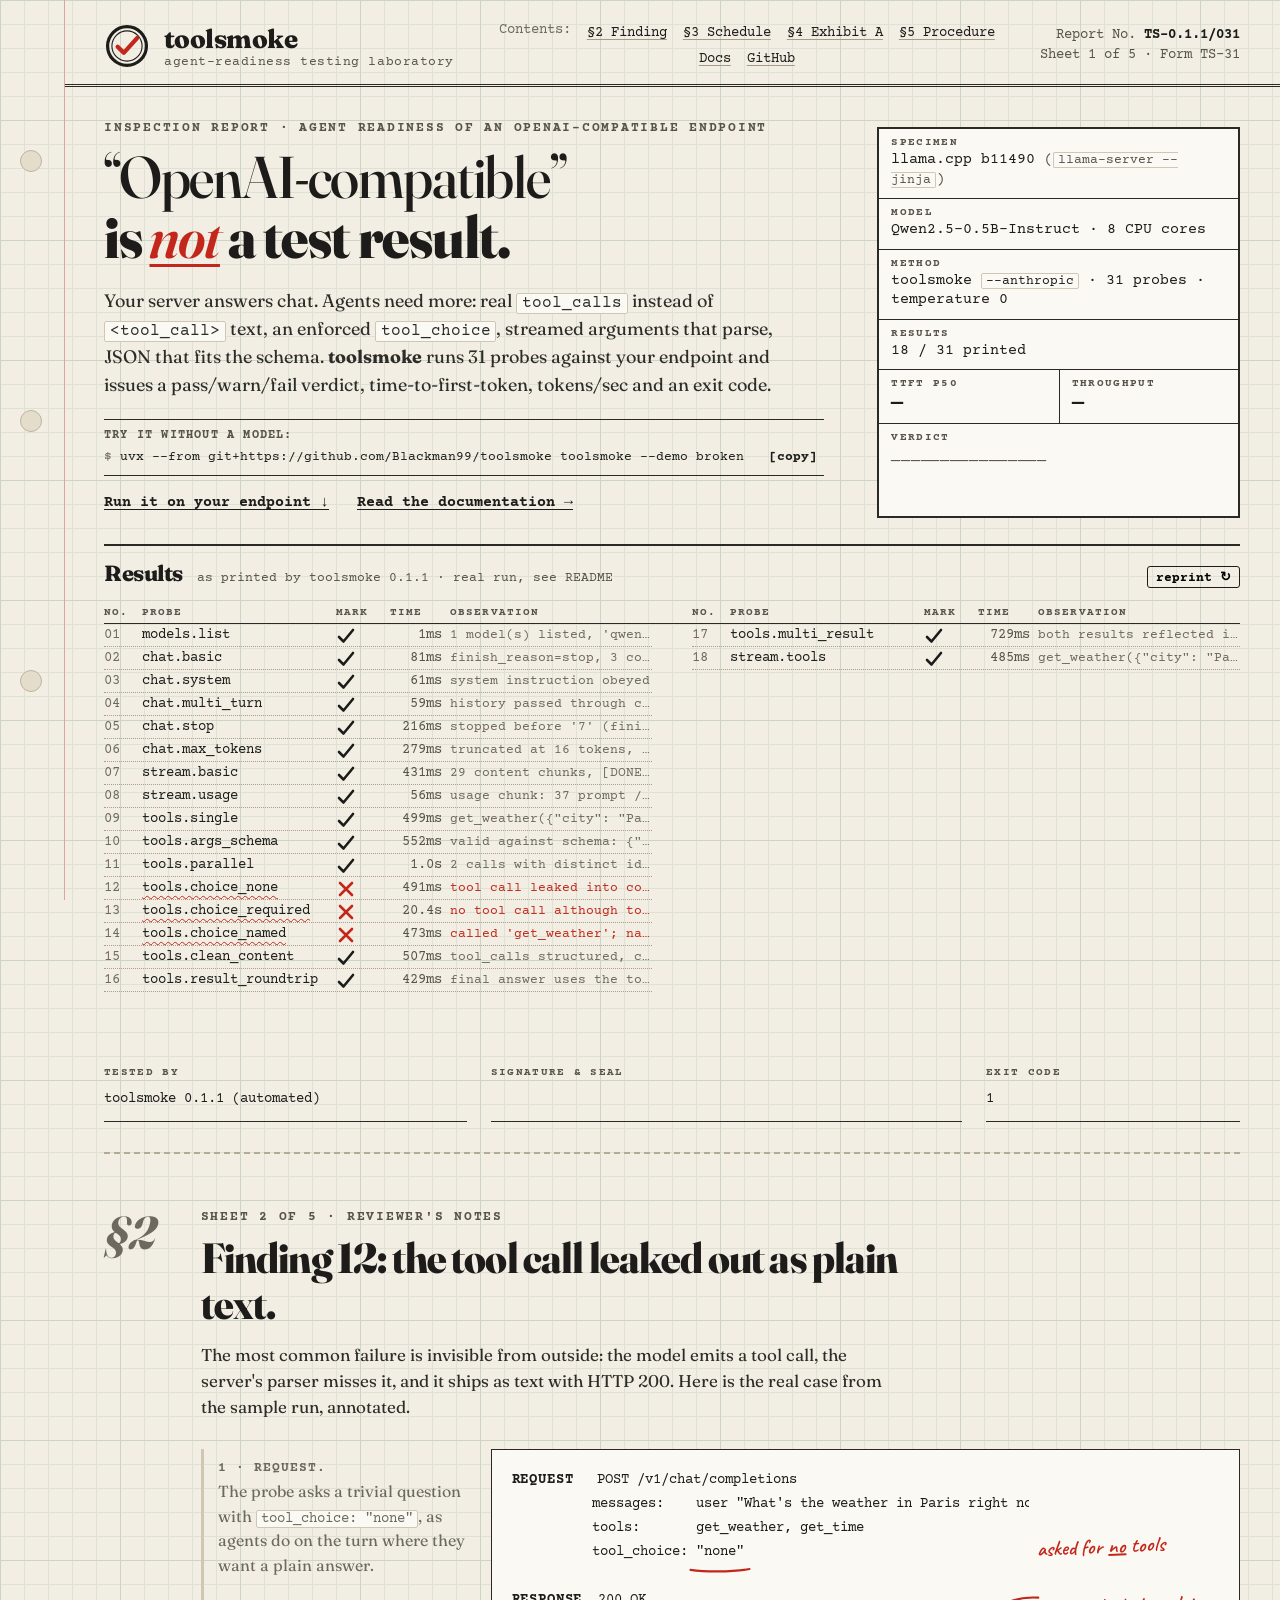
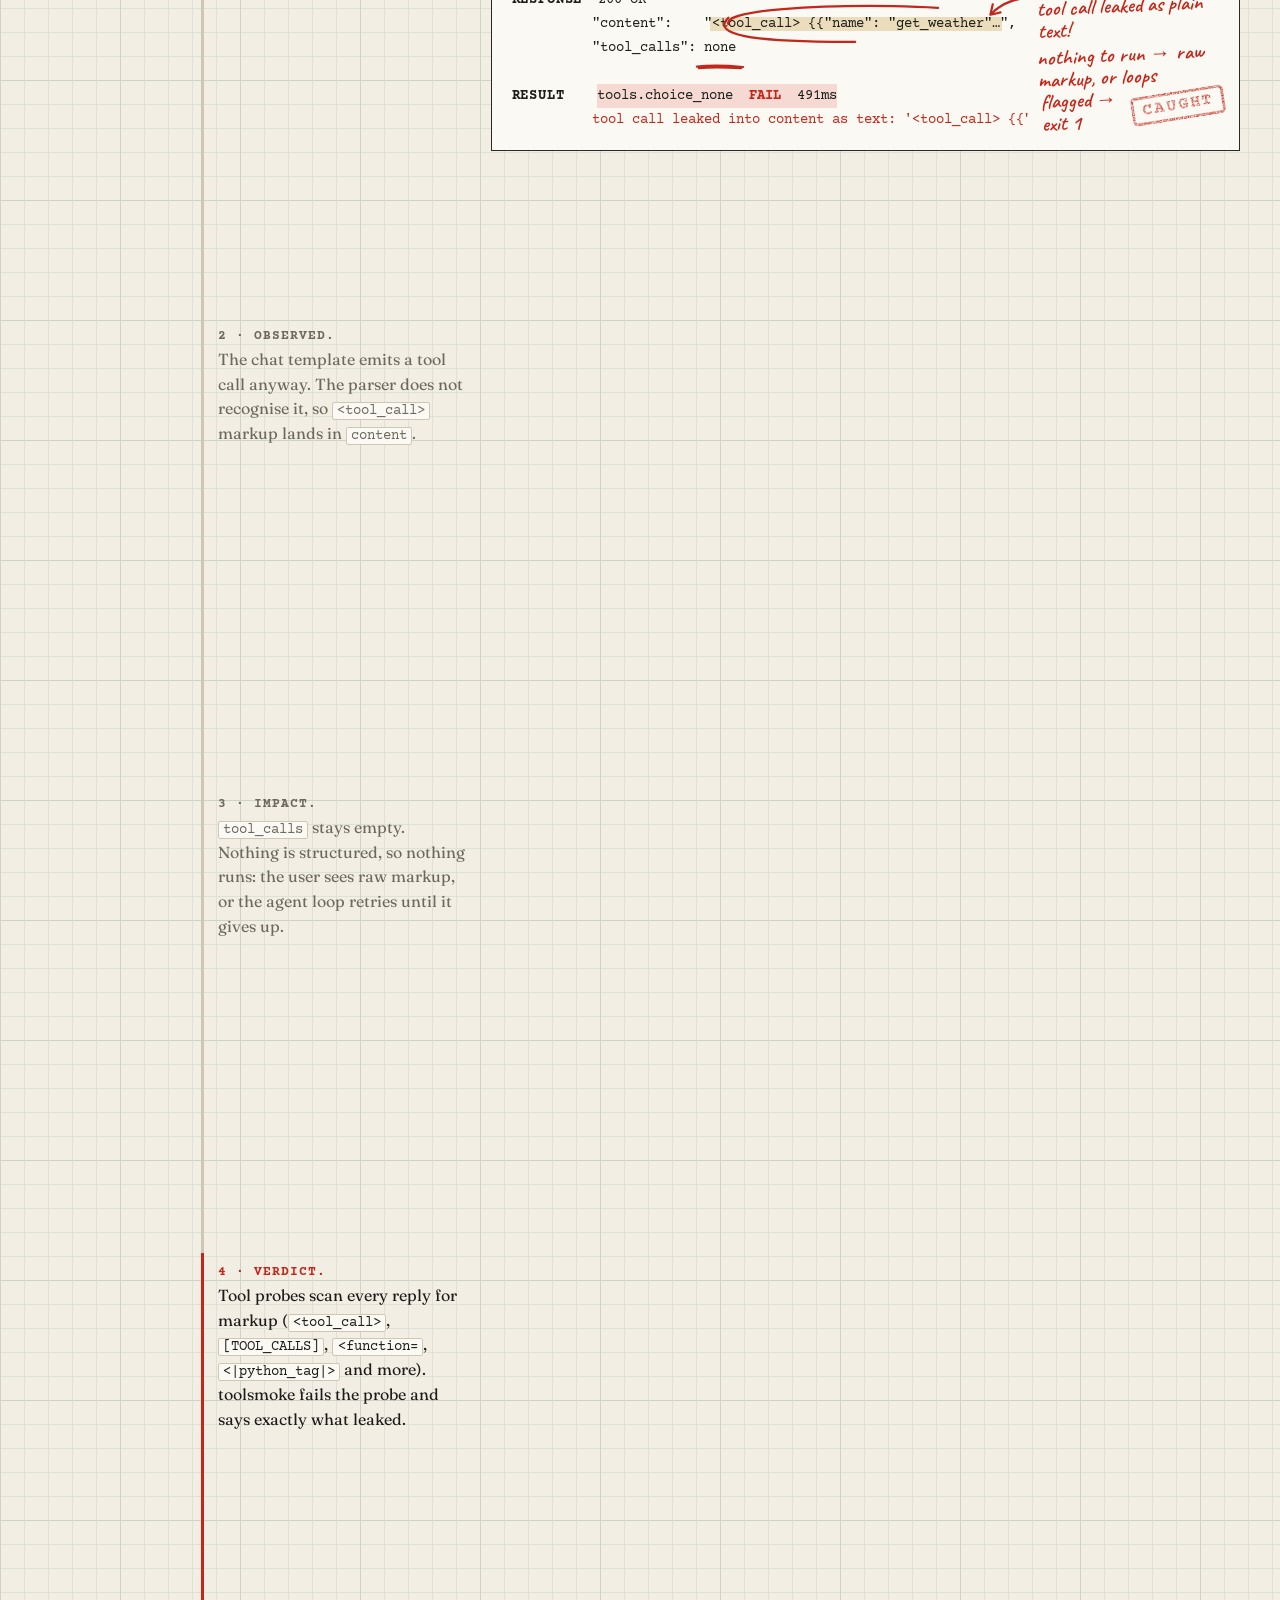
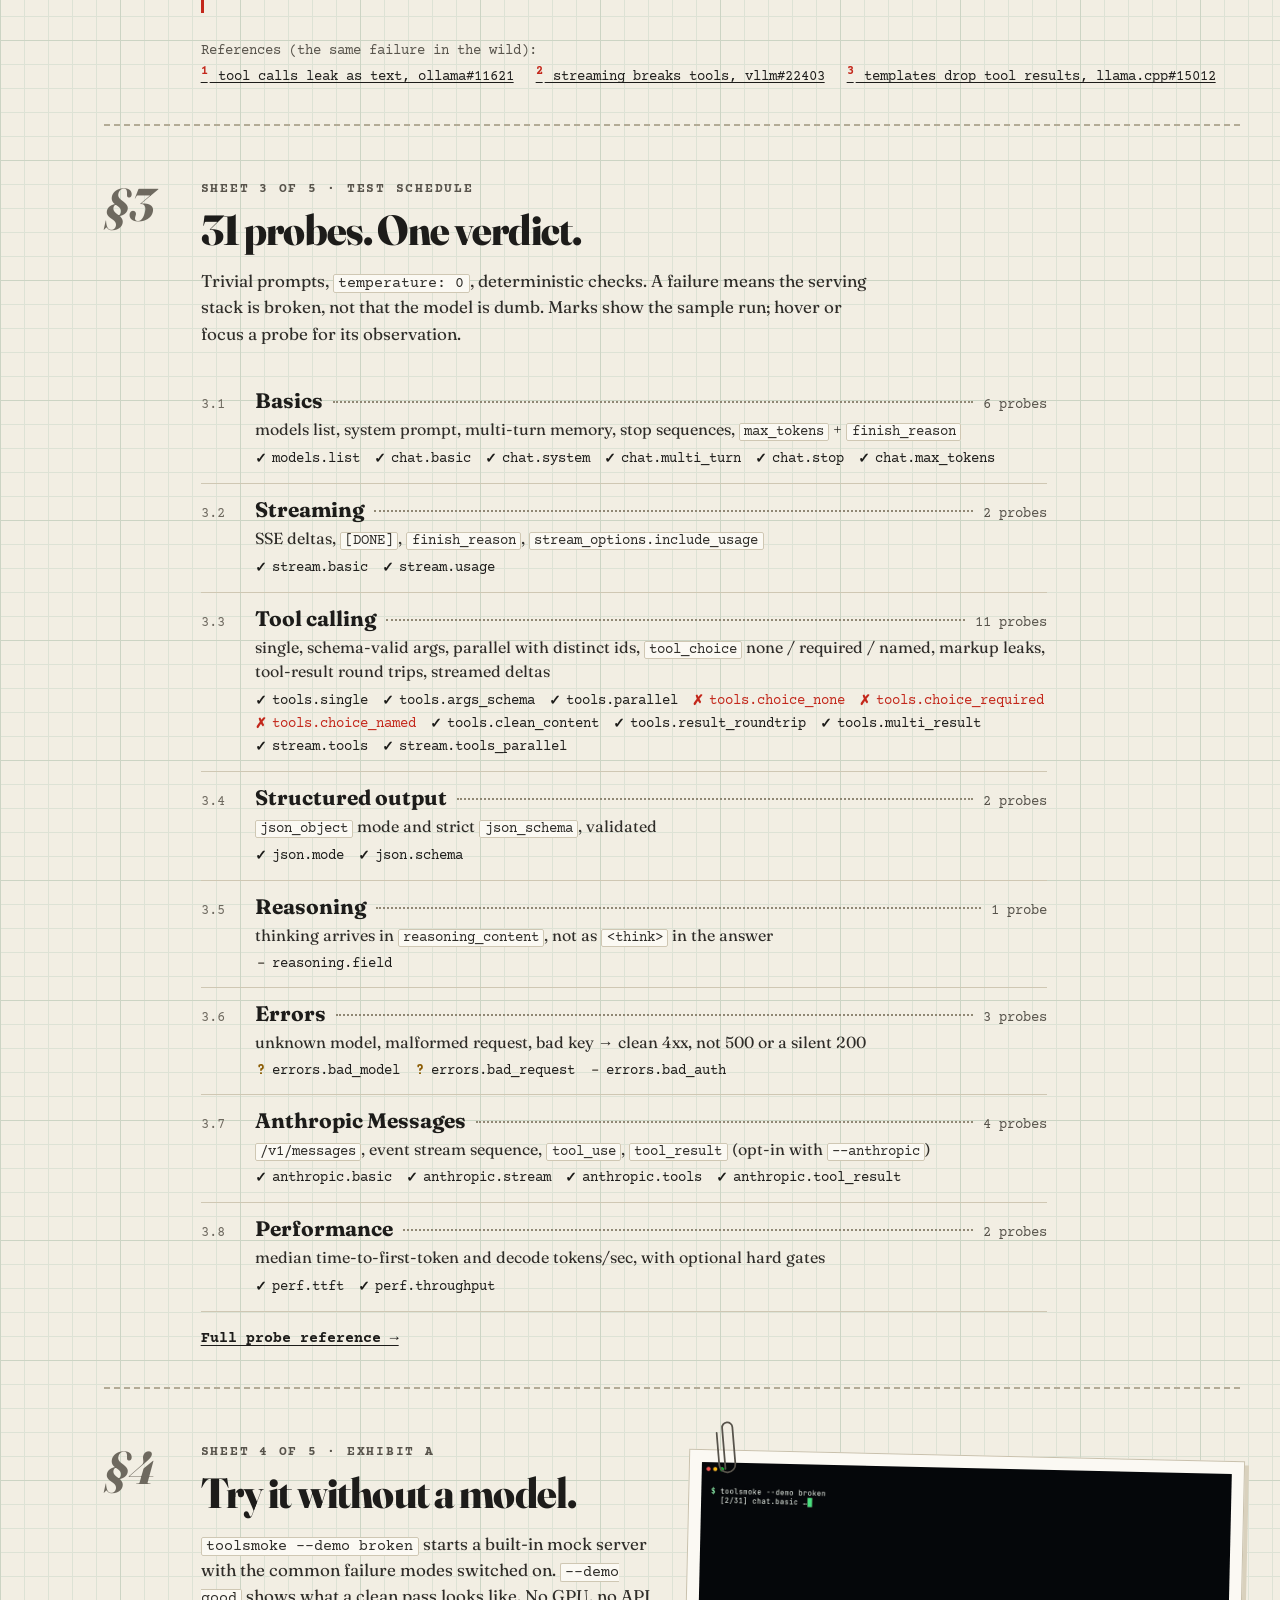
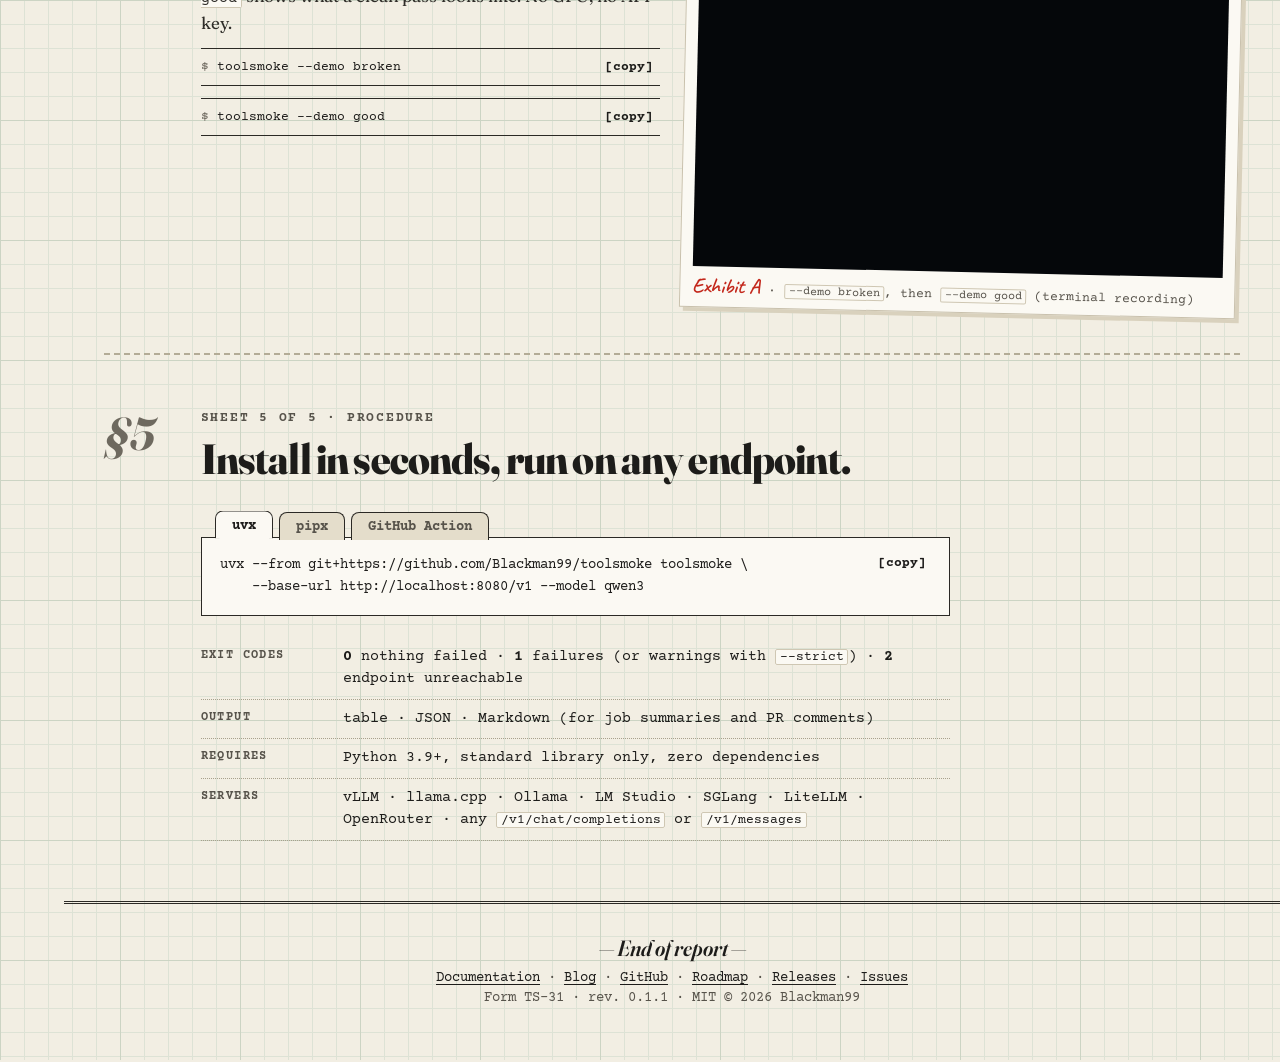
==== commit cdffcec3: "logo: round inspection seal with a vermilion pen check; tighten the report page - assets/logo.svg + " ====
--- a/site/index.html
+++ b/site/index.html
@@ -33,7 +33,7 @@
 
 <header class="letterhead">
   <a class="mark" href="#report">
-    <svg viewBox="0 0 64 64" width="44" height="44" aria-hidden="true"><rect x="2" y="2" width="60" height="60" rx="12" fill="none" stroke="currentColor" stroke-width="3"/><path d="M14 23l11 10-11 10" fill="none" stroke="currentColor" stroke-width="6" stroke-linecap="round" stroke-linejoin="round"/><path d="M30 46h20" stroke="currentColor" stroke-width="6" stroke-linecap="round"/><path d="M42 37c-4.5-4-4.5-8 0-12s4.5-8 0-12" fill="none" stroke="currentColor" stroke-width="4" stroke-linecap="round"/></svg>
+    <svg viewBox="0 0 64 64" width="46" height="46" aria-hidden="true"><circle cx="32" cy="32" r="27" fill="none" stroke="currentColor" stroke-width="4.5"/><circle cx="32" cy="32" r="21" fill="none" stroke="currentColor" stroke-width="1.5"/><path d="M19 33l8.5 8.5L46 21" fill="none" stroke="#c3271b" stroke-width="6" stroke-linecap="round" stroke-linejoin="round"/></svg>
     <span class="lab"><b>toolsmoke</b><small>agent-readiness testing laboratory</small></span>
   </a>
   <nav class="contents" aria-label="Contents">
@@ -84,7 +84,7 @@
   <p class="summary" id="summary" aria-live="polite"></p>
   <div class="sign">
     <div><span class="lbl">Tested by</span><span class="val">toolsmoke 0.1.1 (automated)</span></div>
-    <div class="sig"><span class="lbl">Signature</span><span class="hand" id="sig">toolsmoke</span></div>
+    <div class="sig"><span class="lbl">Signature &amp; seal</span><span class="hand" id="sig">toolsmoke</span><img class="seal" id="seal" src="seal.svg" alt="toolsmoke inspection seal" width="112" height="112" loading="lazy" decoding="async"></div>
     <div><span class="lbl">Exit code</span><span class="val">1</span></div>
   </div>
 </section>
--- a/site/style.css
+++ b/site/style.css
@@ -6,7 +6,7 @@
 @font-face{font-family:"Caveat";src:url(fonts/caveat.woff2) format("woff2");font-weight:500 700;font-display:swap}
 :root{
   --paper:#f2eee3;--paper2:#e4ddcb;--white:#fbf9f3;--rule:#2b2925;--ink:#1d1c1a;--ink2:#57534b;--ink3:#6e695f;
-  --red:#c3271b;--ochre:#8a5a00;--hi:#f4e27a;
+  --red:#c3271b;--ochre:#8a5a00;--hi:#e2cc96;
   --serif:"Fraunces",Georgia,serif;--type:"Courier Prime",monospace;--hand:"Caveat",cursive;
   --lh:24px;--holes:64px;--ease:cubic-bezier(.3,.7,.2,1)
 }
@@ -96,9 +96,13 @@
 .sign>div{display:flex;flex-direction:column;border-bottom:1px solid var(--rule);padding-bottom:2px}
 .sign .lbl{font:700 11px var(--type);letter-spacing:.12em;text-transform:uppercase;color:var(--ink2)}
 .sign .val{line-height:40px}
-.hand{font-family:var(--hand);font-weight:600;color:#1f3a7a}
+.hand{font-family:var(--hand);font-weight:600;color:var(--ink)}
 .sig .hand{font-size:34px;line-height:40px;clip-path:inset(0 100% 0 0);transition:clip-path .9s var(--ease)}
 .sig .hand.on{clip-path:inset(0 0 0 0)}
+.sig{position:relative}
+.seal{position:absolute;right:6%;top:-34px;width:112px;height:112px;opacity:0;transform:rotate(-14deg) scale(1.3);pointer-events:none}
+.seal.on{opacity:1;transform:rotate(-14deg);animation:press .45s var(--ease) both}
+@keyframes press{0%{opacity:0;transform:rotate(-20deg) scale(1.3)}60%{opacity:1;transform:rotate(-13deg) scale(.96)}100%{opacity:1;transform:rotate(-14deg) scale(1)}}
 
 /* section sheets: § number column + wide body */
 .s-find,.s-sched,.s-exhibit,.s-proc{display:grid;grid-template-columns:repeat(12,minmax(0,1fr));column-gap:24px;padding:56px 0 40px;border-top:2px dashed #b3ab96;position:relative}
@@ -195,7 +199,7 @@
   .letterhead{grid-template-columns:1fr auto;gap:10px 16px;padding:16px 16px 10px}
   .contents{grid-column:1/3;grid-row:2;justify-content:flex-start;font-size:13px}
   .contents .lbl,.contents a[href^="#"]{display:none}
-  .lab b{font-size:21px}.lab small{font-size:11px}.mark svg{width:36px;height:36px}
+  .lab b{font-size:21px}.lab small{font-size:11px}.mark svg{width:38px;height:38px}.seal{width:92px;height:92px;top:-22px;right:14px}.sign{overflow-x:clip}
   .refno{font-size:11.5px}
   main{padding:0 16px}
   .s-head{display:block;padding-top:22px}
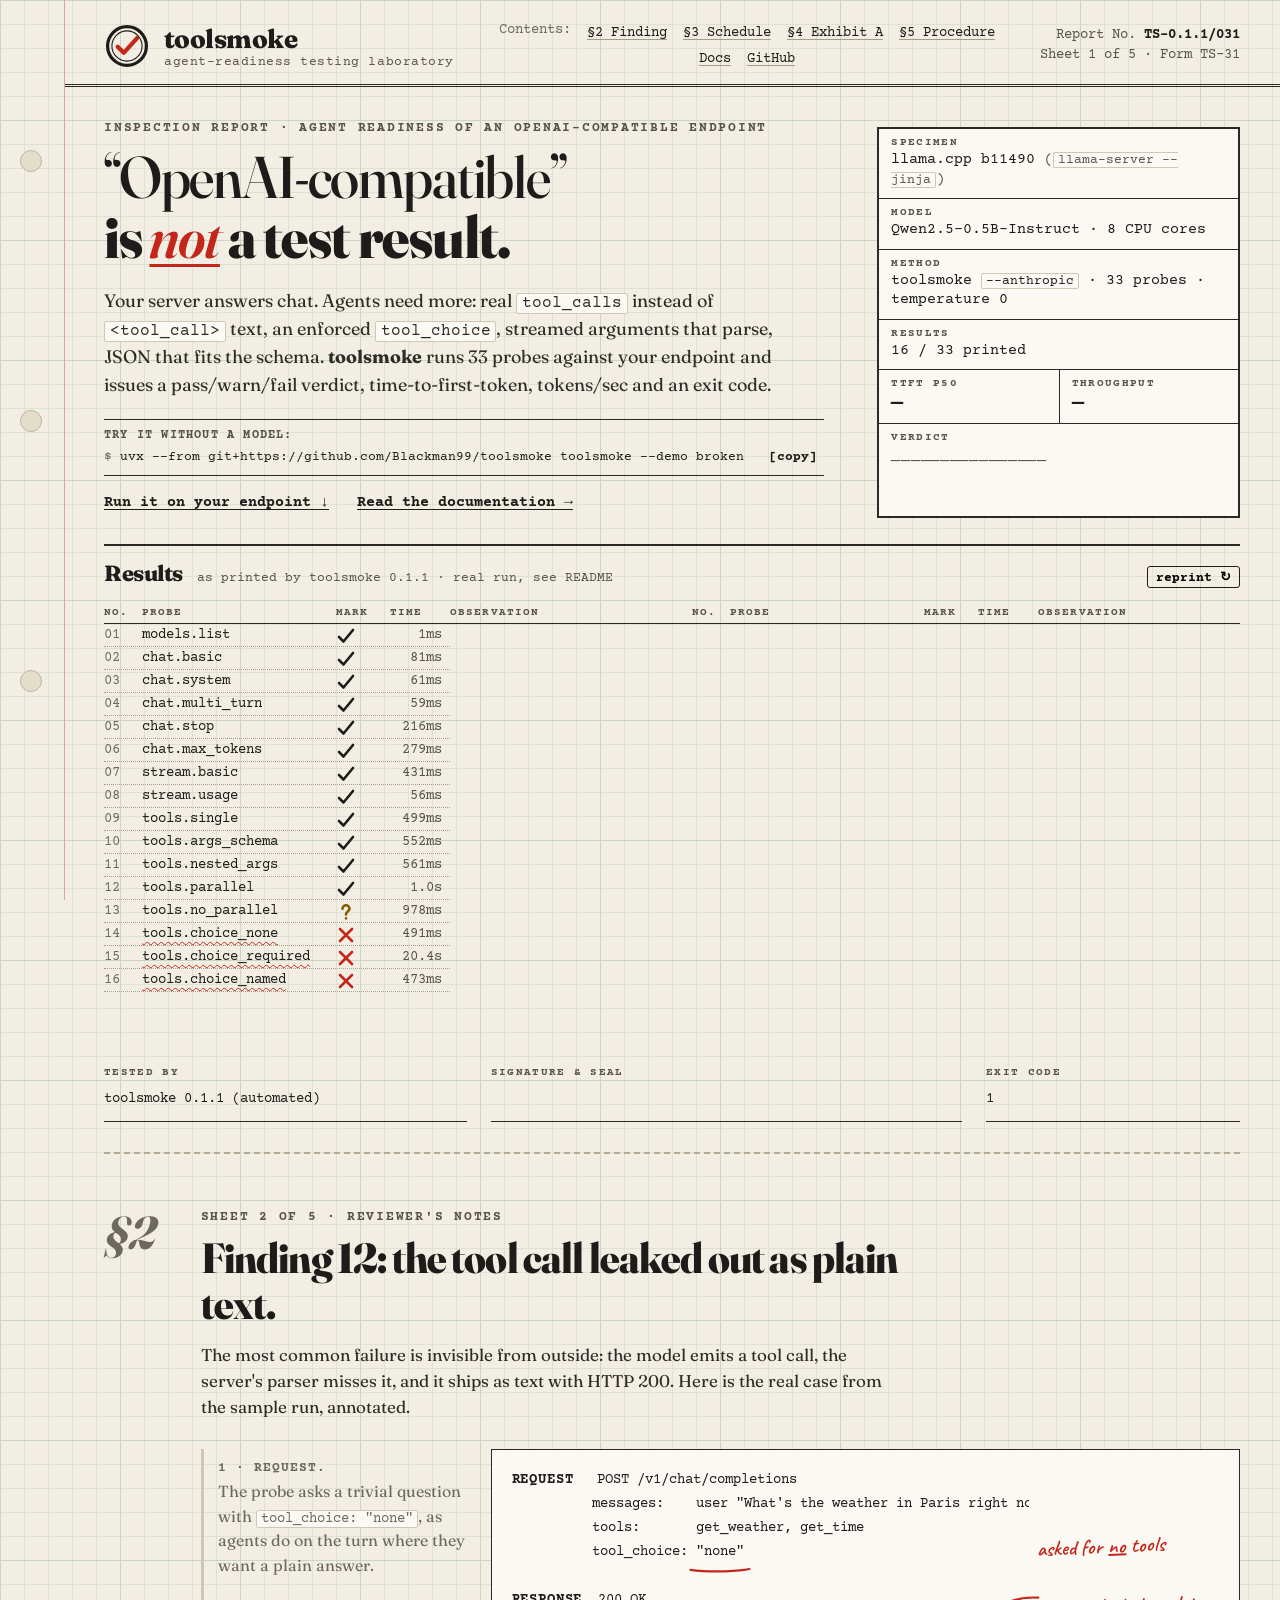
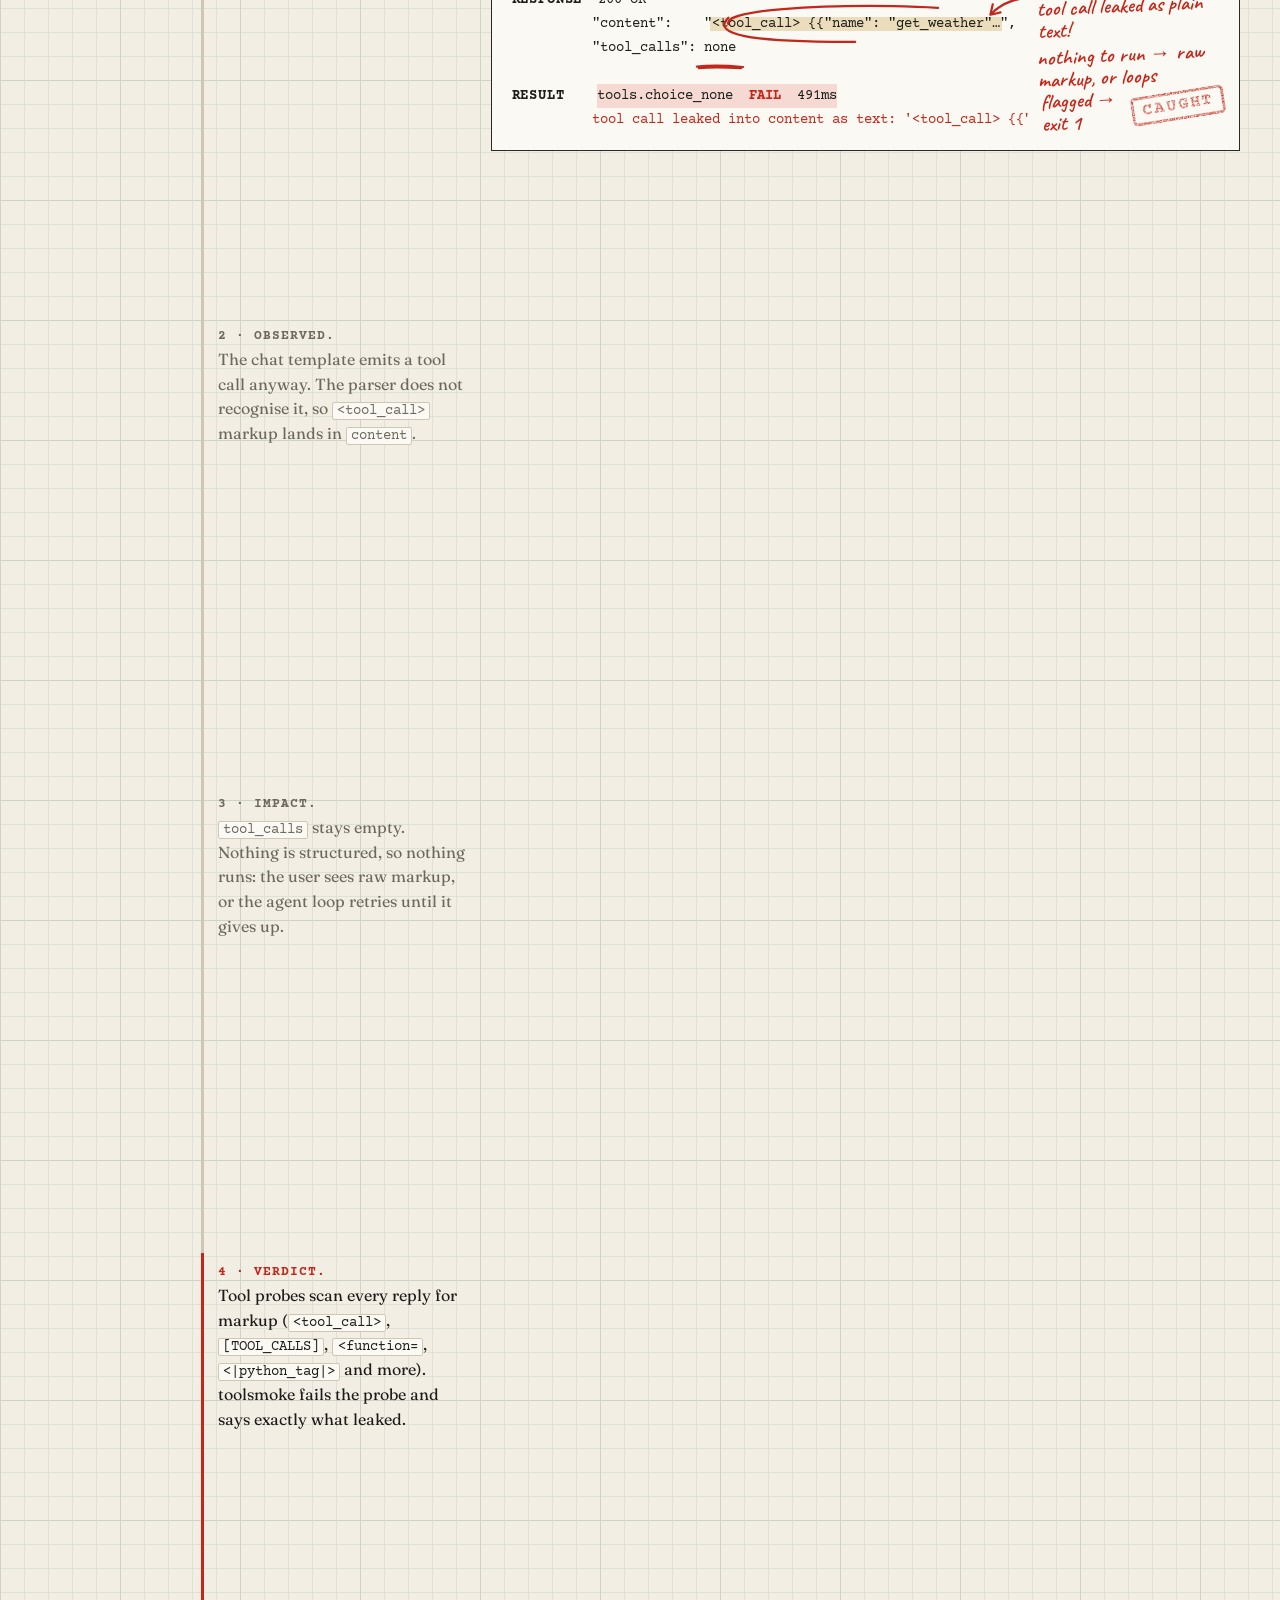
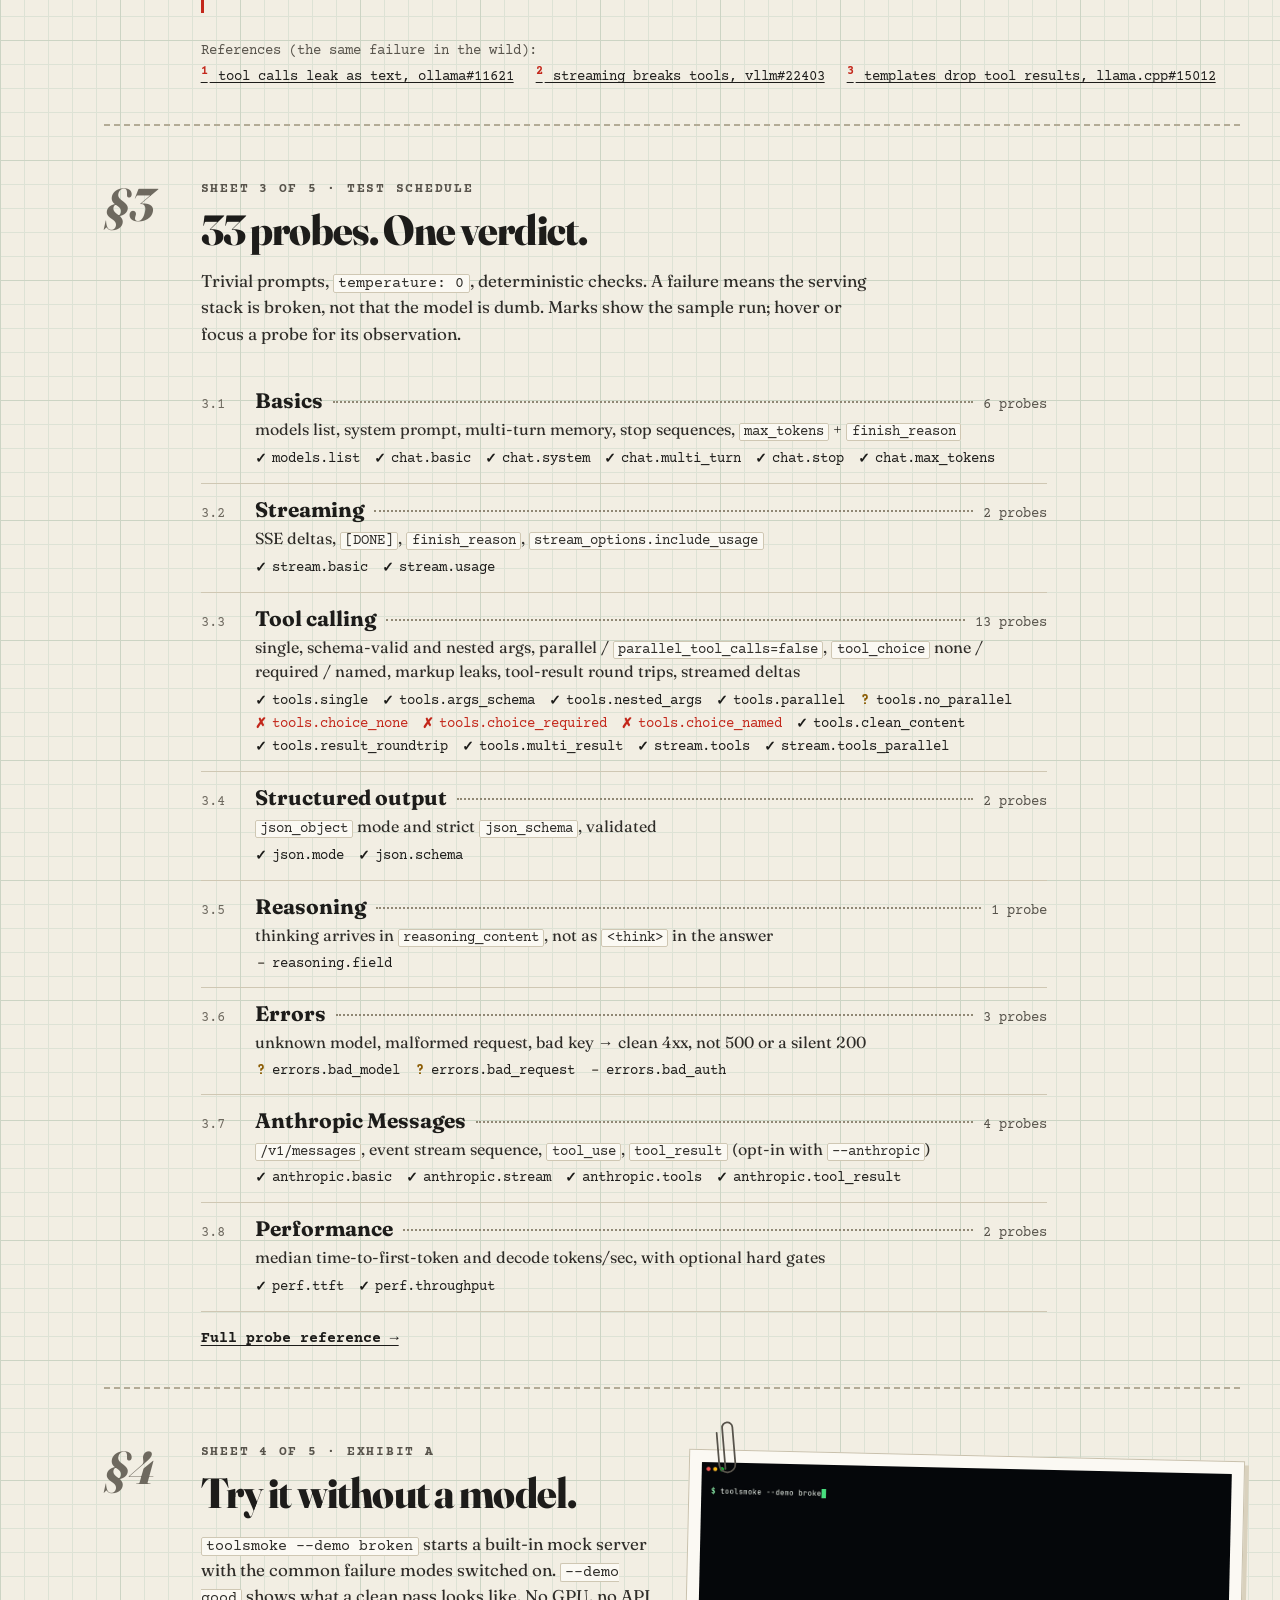
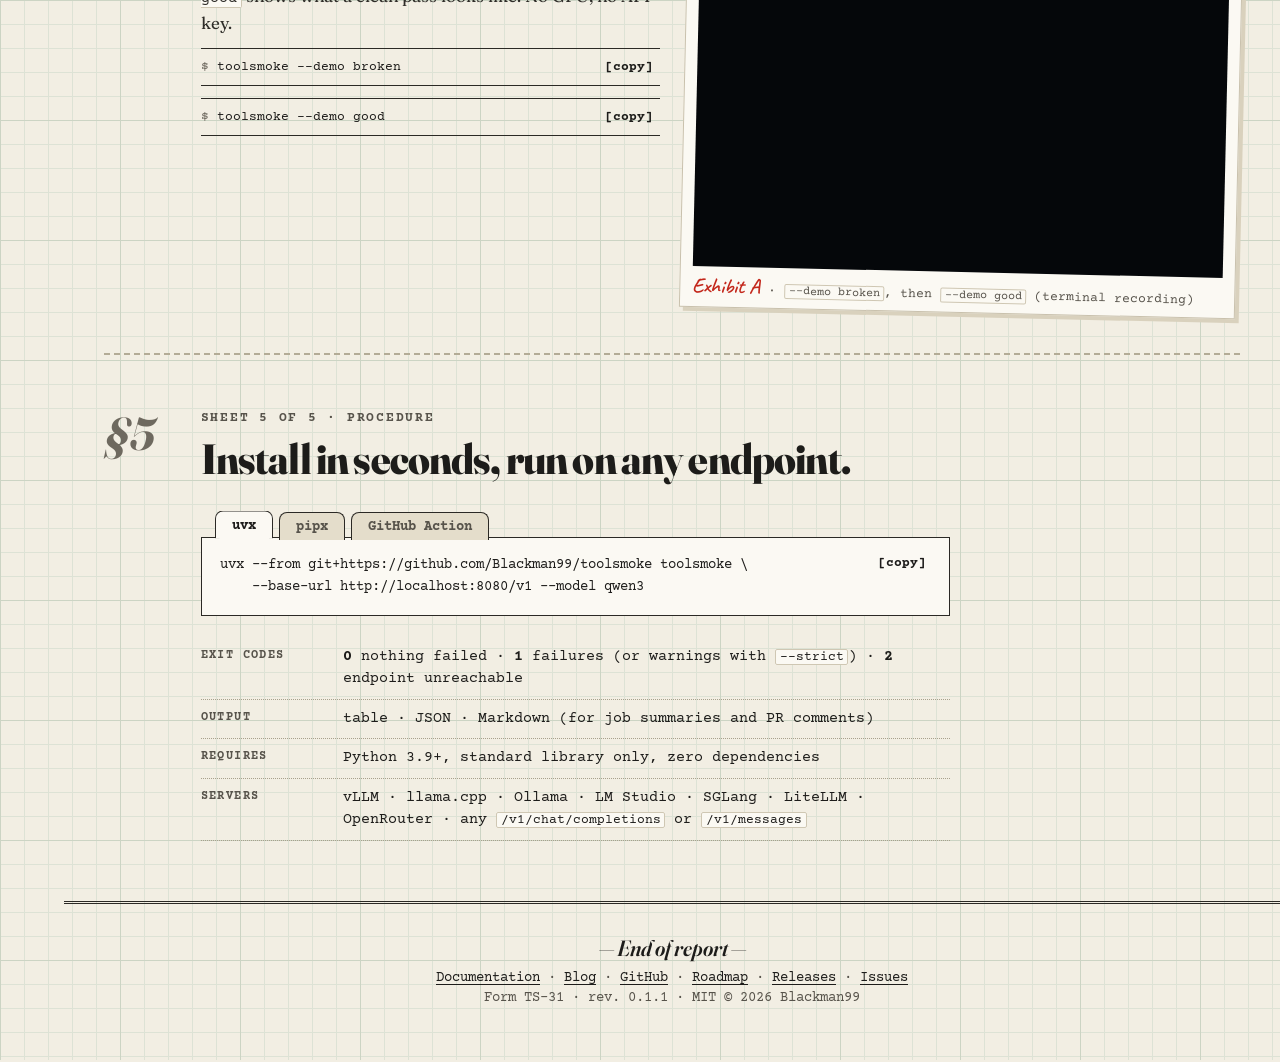
==== commit 1cb8336c: "feat: provider presets + tools.nested_args / tools.no_parallel (v0.2) Add --preset for ollama/vllm/l" ====
--- a/site/index.html
+++ b/site/index.html
@@ -53,7 +53,7 @@
   <div class="title">
     <p class="kicker">Inspection report · agent readiness of an OpenAI-compatible endpoint</p>
     <h1 id="title"><span class="q">“OpenAI&#8209;compatible”</span> is <em>not</em> a test result.</h1>
-    <p class="lede">Your server answers chat. Agents need more: real <code>tool_calls</code> instead of <code>&lt;tool_call&gt;</code> text, an enforced <code>tool_choice</code>, streamed arguments that parse, JSON that fits the schema. <strong>toolsmoke</strong> runs 31 probes against your endpoint and issues a pass/warn/fail verdict, time-to-first-token, tokens/sec and an exit code.</p>
+    <p class="lede">Your server answers chat. Agents need more: real <code>tool_calls</code> instead of <code>&lt;tool_call&gt;</code> text, an enforced <code>tool_choice</code>, streamed arguments that parse, JSON that fits the schema. <strong>toolsmoke</strong> runs 33 probes against your endpoint and issues a pass/warn/fail verdict, time-to-first-token, tokens/sec and an exit code.</p>
     <div class="typed" data-copy>
       <span class="typed-lbl">Try it without a model:</span>
       <code><span class="pr">$</span> uvx --from git+https://github.com/Blackman99/toolsmoke toolsmoke --demo broken</code>
@@ -65,7 +65,7 @@
   <dl class="form" aria-label="Report particulars">
     <div><dt>Specimen</dt><dd>llama.cpp b11490 <span>(<code>llama-server --jinja</code>)</span></dd></div>
     <div><dt>Model</dt><dd>Qwen2.5-0.5B-Instruct · 8 CPU cores</dd></div>
-    <div><dt>Method</dt><dd>toolsmoke <code>--anthropic</code> · 31 probes · temperature 0</dd></div>
+    <div><dt>Method</dt><dd>toolsmoke <code>--anthropic</code> · 33 probes · temperature 0</dd></div>
     <div><dt>Results</dt><dd id="f-results">awaiting print</dd></div>
     <div class="half"><dt>TTFT p50</dt><dd id="f-ttft">—</dd></div><div class="half h2"><dt>Throughput</dt><dd id="f-tps">—</dd></div>
     <div class="verdict"><dt>Verdict</dt><dd><span id="f-verdict"><span class="blank">________________</span></span>
@@ -130,13 +130,13 @@
   <div class="sec-no" aria-hidden="true">§3</div>
   <header class="sec-title">
     <p class="kicker">Sheet 3 of 5 · test schedule</p>
-    <h2 id="sched-h">31 probes. One verdict.</h2>
+    <h2 id="sched-h">33 probes. One verdict.</h2>
     <p class="intro">Trivial prompts, <code>temperature: 0</code>, deterministic checks. A failure means the serving stack is broken, not that the model is dumb. Marks show the sample run; hover or focus a probe for its observation.</p>
   </header>
   <ol class="sched" id="sched">
     <li data-g="basics"><span class="gn">3.1</span><span class="gt">Basics</span><span class="lead" aria-hidden="true"></span><span class="gc"></span><p>models list, system prompt, multi-turn memory, stop sequences, <code>max_tokens</code> + <code>finish_reason</code></p></li>
     <li data-g="streaming"><span class="gn">3.2</span><span class="gt">Streaming</span><span class="lead" aria-hidden="true"></span><span class="gc"></span><p>SSE deltas, <code>[DONE]</code>, <code>finish_reason</code>, <code>stream_options.include_usage</code></p></li>
-    <li data-g="tools"><span class="gn">3.3</span><span class="gt">Tool calling</span><span class="lead" aria-hidden="true"></span><span class="gc"></span><p>single, schema-valid args, parallel with distinct ids, <code>tool_choice</code> none / required / named, markup leaks, tool-result round trips, streamed deltas</p></li>
+    <li data-g="tools"><span class="gn">3.3</span><span class="gt">Tool calling</span><span class="lead" aria-hidden="true"></span><span class="gc"></span><p>single, schema-valid and nested args, parallel / <code>parallel_tool_calls=false</code>, <code>tool_choice</code> none / required / named, markup leaks, tool-result round trips, streamed deltas</p></li>
     <li data-g="structured"><span class="gn">3.4</span><span class="gt">Structured output</span><span class="lead" aria-hidden="true"></span><span class="gc"></span><p><code>json_object</code> mode and strict <code>json_schema</code>, validated</p></li>
     <li data-g="reasoning"><span class="gn">3.5</span><span class="gt">Reasoning</span><span class="lead" aria-hidden="true"></span><span class="gc"></span><p>thinking arrives in <code>reasoning_content</code>, not as <code>&lt;think&gt;</code> in the answer</p></li>
     <li data-g="errors"><span class="gn">3.6</span><span class="gt">Errors</span><span class="lead" aria-hidden="true"></span><span class="gc"></span><p>unknown model, malformed request, bad key → clean 4xx, not 500 or a silent 200</p></li>
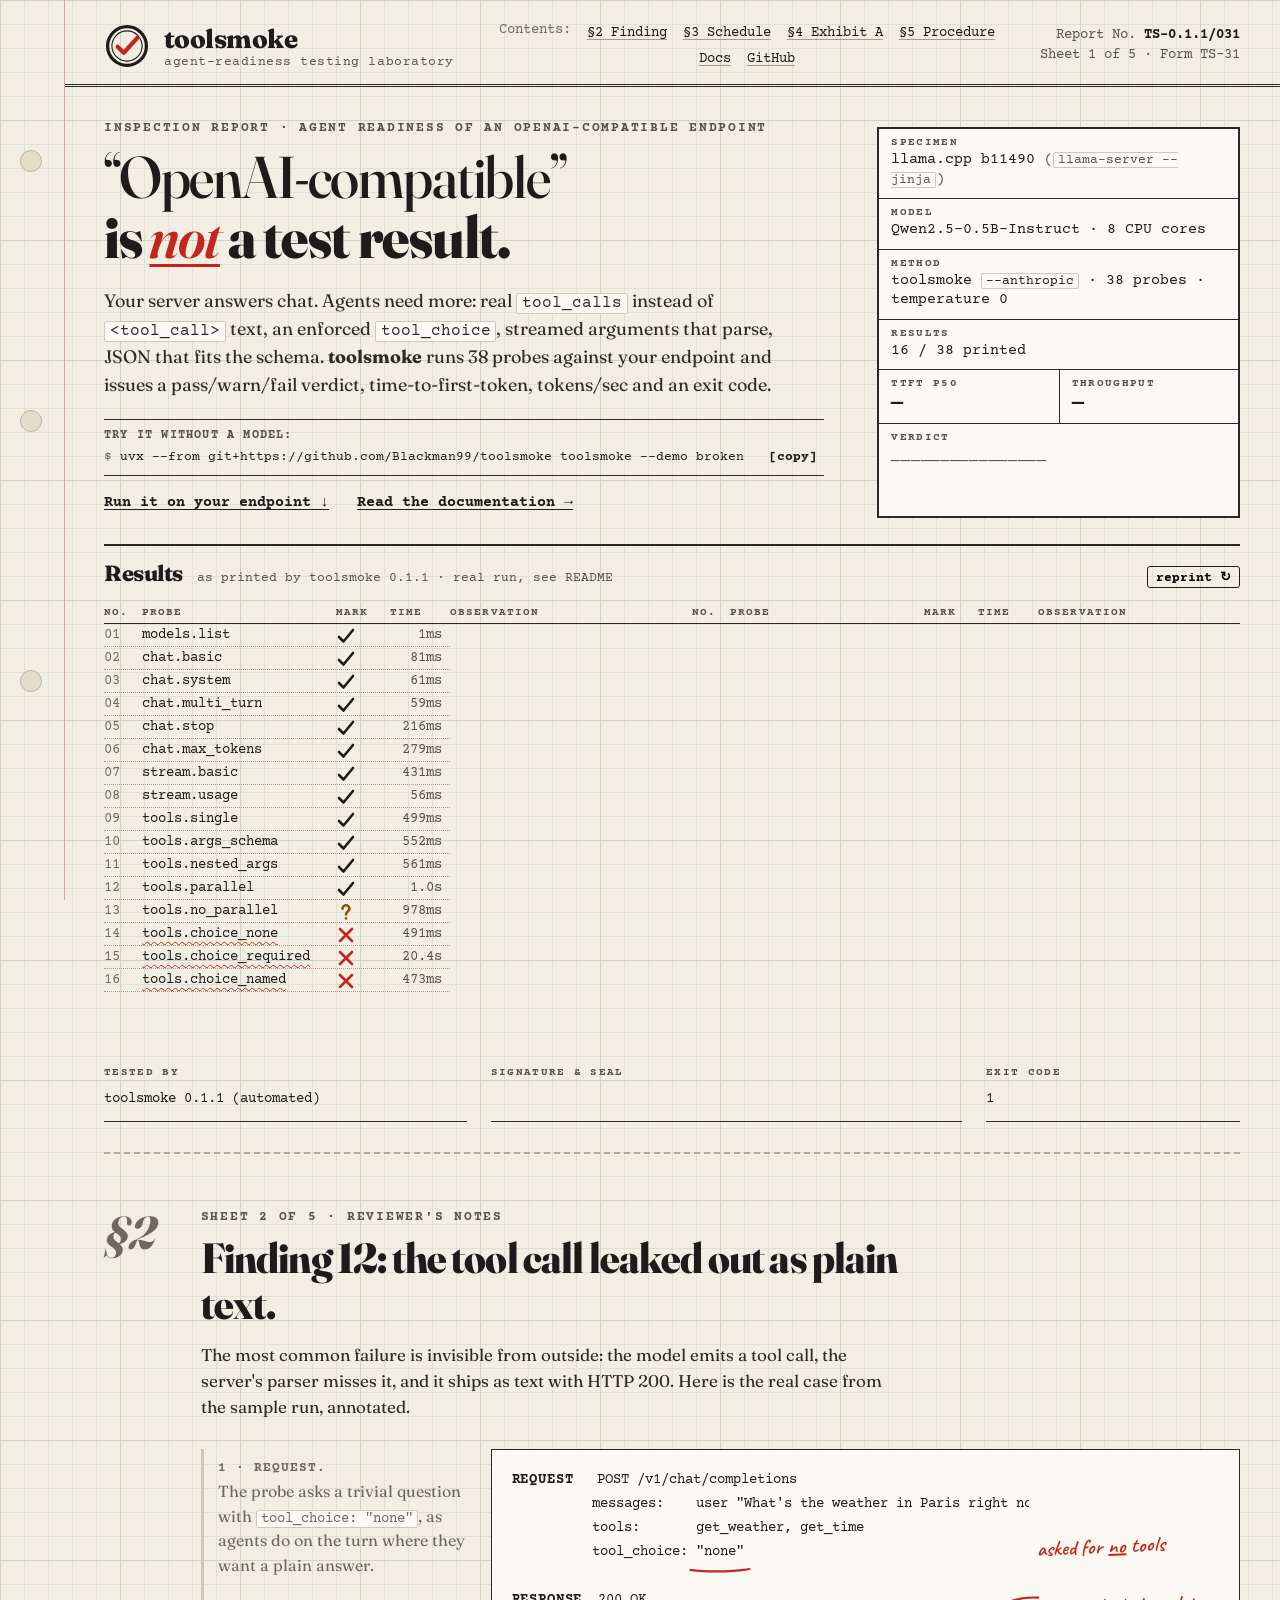
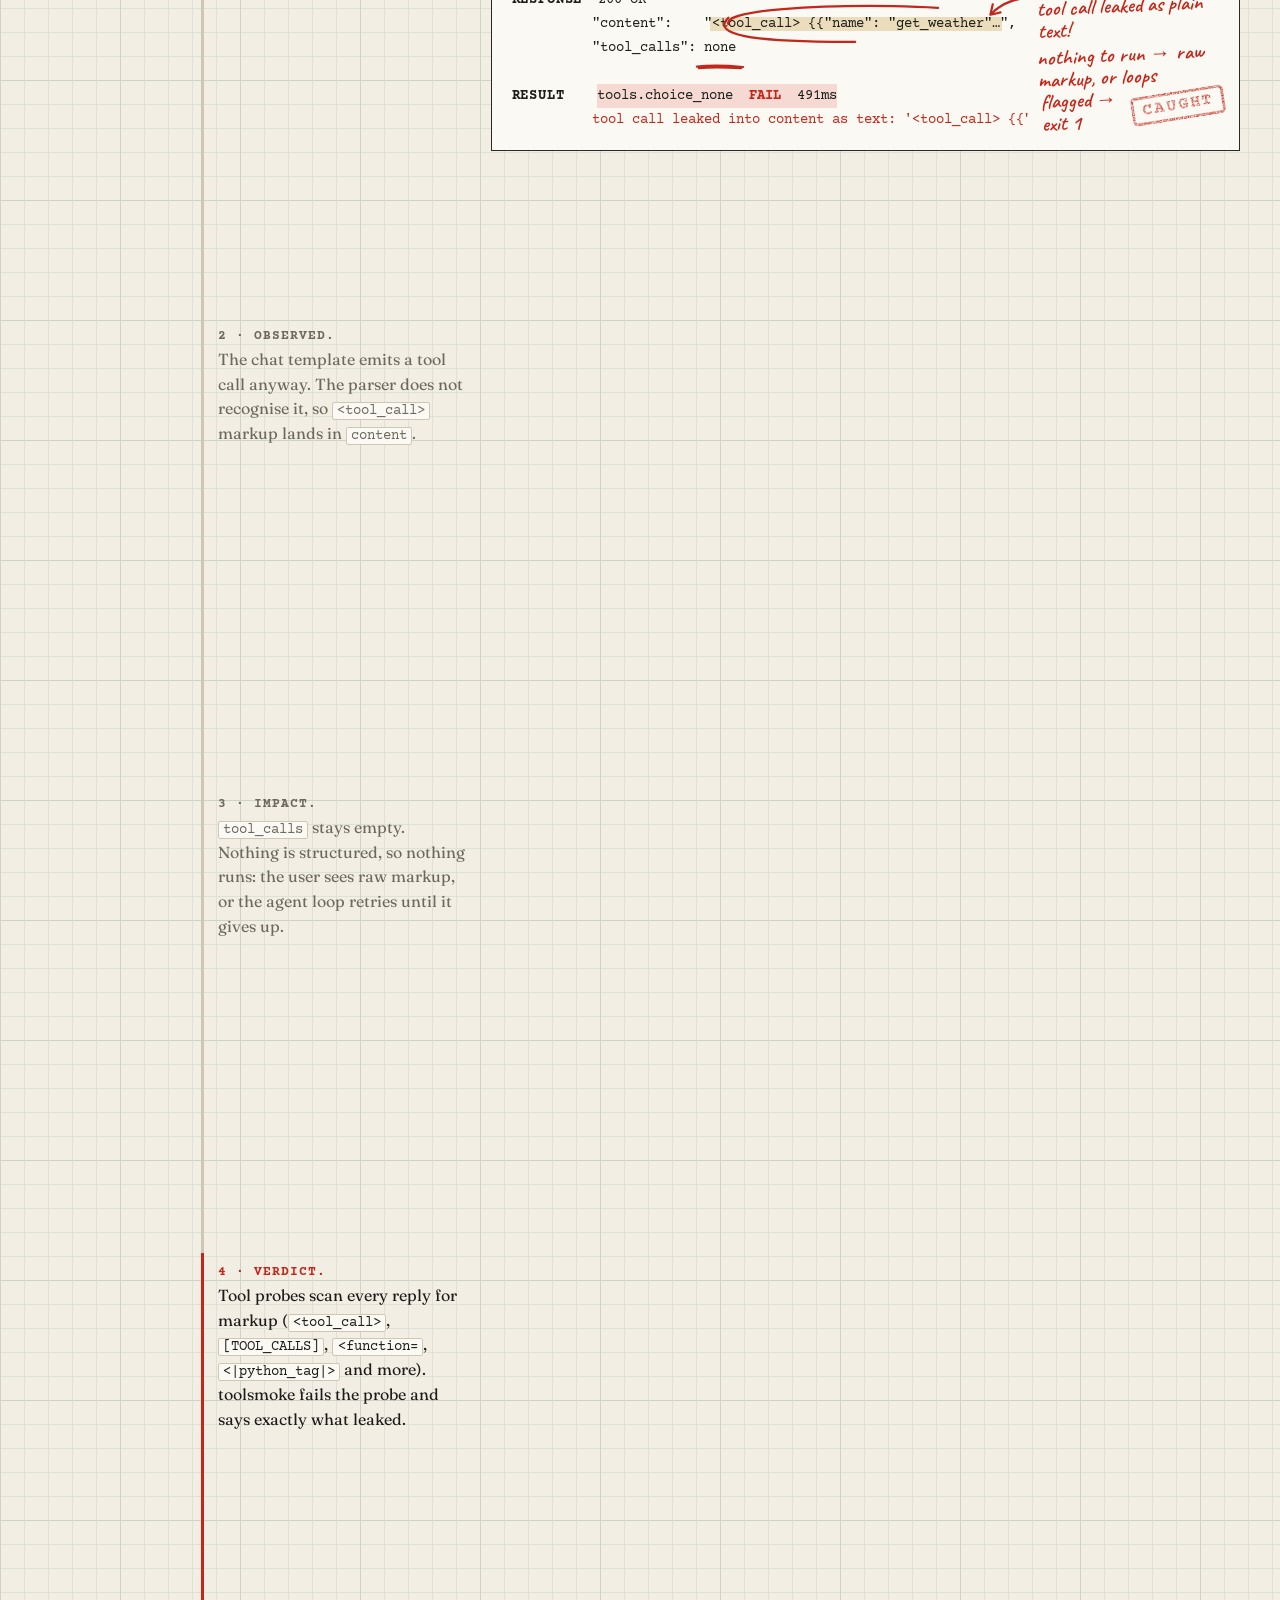
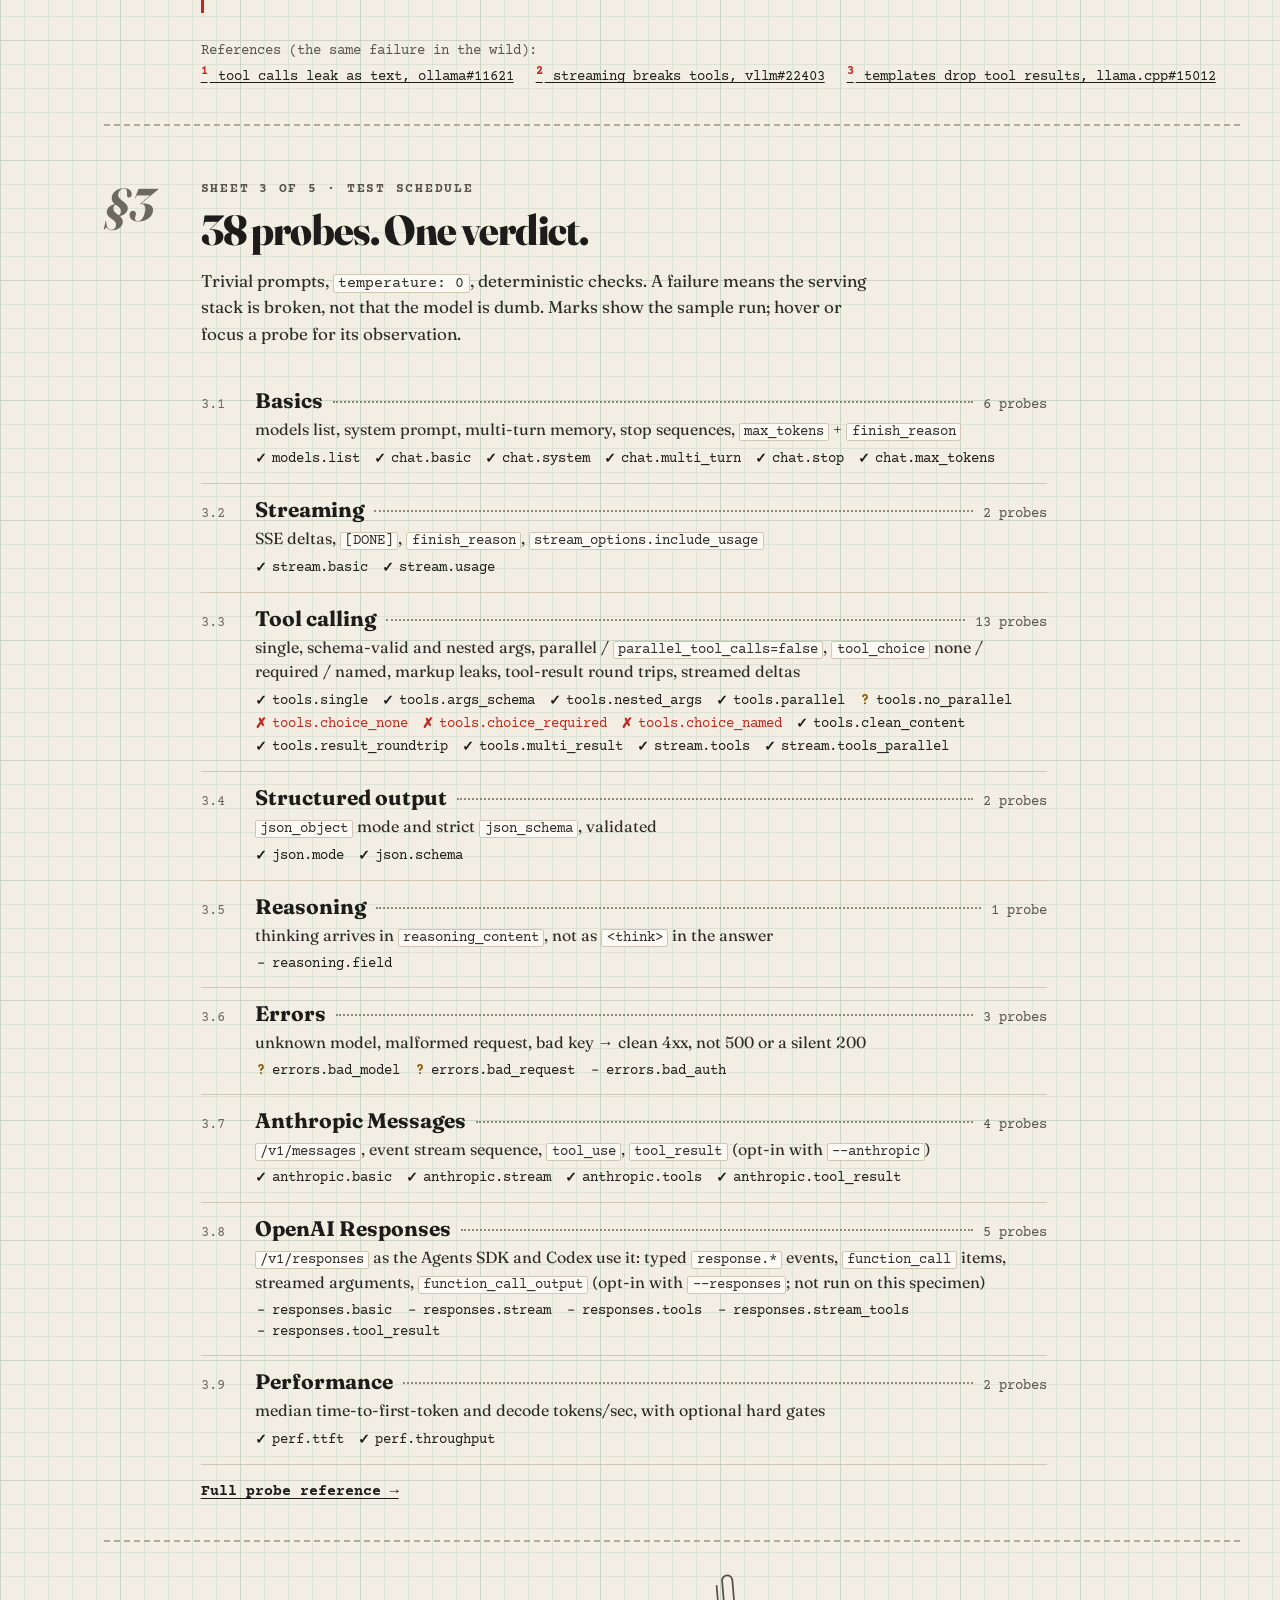
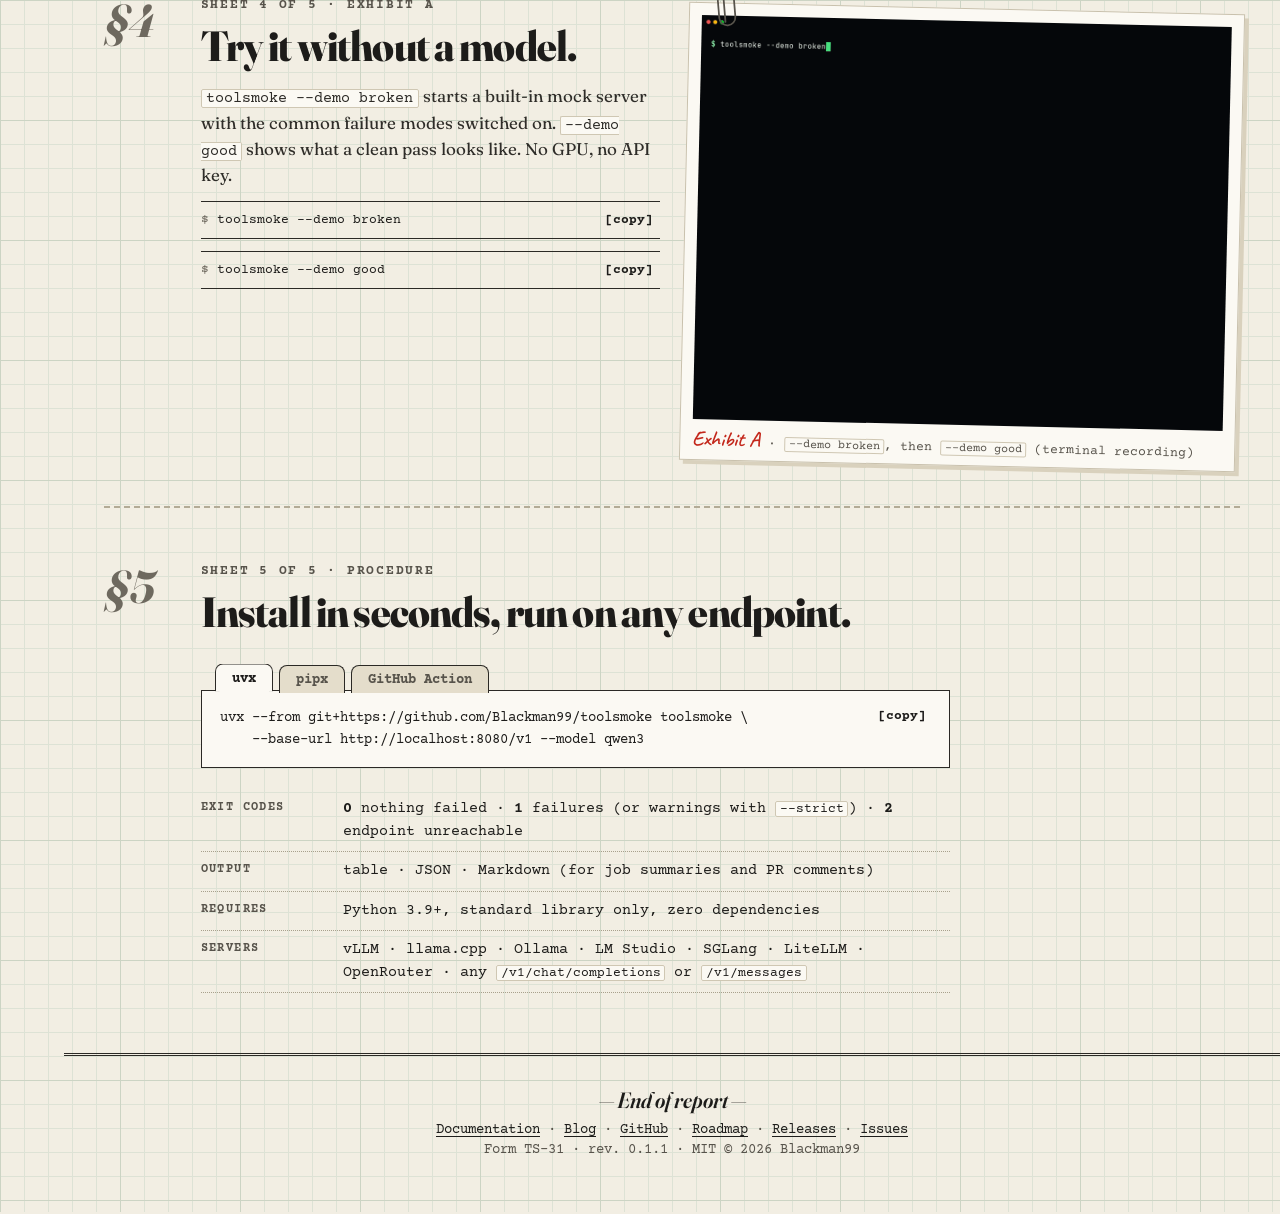
==== commit bc4f8e9f: "feat: --responses (OpenAI Responses API probes) and --repeat N flakiness mode (v0.2) - 5 opt-in prob" ====
--- a/site/index.html
+++ b/site/index.html
@@ -53,7 +53,7 @@
   <div class="title">
     <p class="kicker">Inspection report · agent readiness of an OpenAI-compatible endpoint</p>
     <h1 id="title"><span class="q">“OpenAI&#8209;compatible”</span> is <em>not</em> a test result.</h1>
-    <p class="lede">Your server answers chat. Agents need more: real <code>tool_calls</code> instead of <code>&lt;tool_call&gt;</code> text, an enforced <code>tool_choice</code>, streamed arguments that parse, JSON that fits the schema. <strong>toolsmoke</strong> runs 33 probes against your endpoint and issues a pass/warn/fail verdict, time-to-first-token, tokens/sec and an exit code.</p>
+    <p class="lede">Your server answers chat. Agents need more: real <code>tool_calls</code> instead of <code>&lt;tool_call&gt;</code> text, an enforced <code>tool_choice</code>, streamed arguments that parse, JSON that fits the schema. <strong>toolsmoke</strong> runs 38 probes against your endpoint and issues a pass/warn/fail verdict, time-to-first-token, tokens/sec and an exit code.</p>
     <div class="typed" data-copy>
       <span class="typed-lbl">Try it without a model:</span>
       <code><span class="pr">$</span> uvx --from git+https://github.com/Blackman99/toolsmoke toolsmoke --demo broken</code>
@@ -65,7 +65,7 @@
   <dl class="form" aria-label="Report particulars">
     <div><dt>Specimen</dt><dd>llama.cpp b11490 <span>(<code>llama-server --jinja</code>)</span></dd></div>
     <div><dt>Model</dt><dd>Qwen2.5-0.5B-Instruct · 8 CPU cores</dd></div>
-    <div><dt>Method</dt><dd>toolsmoke <code>--anthropic</code> · 33 probes · temperature 0</dd></div>
+    <div><dt>Method</dt><dd>toolsmoke <code>--anthropic</code> · 38 probes · temperature 0</dd></div>
     <div><dt>Results</dt><dd id="f-results">awaiting print</dd></div>
     <div class="half"><dt>TTFT p50</dt><dd id="f-ttft">—</dd></div><div class="half h2"><dt>Throughput</dt><dd id="f-tps">—</dd></div>
     <div class="verdict"><dt>Verdict</dt><dd><span id="f-verdict"><span class="blank">________________</span></span>
@@ -130,7 +130,7 @@
   <div class="sec-no" aria-hidden="true">§3</div>
   <header class="sec-title">
     <p class="kicker">Sheet 3 of 5 · test schedule</p>
-    <h2 id="sched-h">33 probes. One verdict.</h2>
+    <h2 id="sched-h">38 probes. One verdict.</h2>
     <p class="intro">Trivial prompts, <code>temperature: 0</code>, deterministic checks. A failure means the serving stack is broken, not that the model is dumb. Marks show the sample run; hover or focus a probe for its observation.</p>
   </header>
   <ol class="sched" id="sched">
@@ -141,7 +141,8 @@
     <li data-g="reasoning"><span class="gn">3.5</span><span class="gt">Reasoning</span><span class="lead" aria-hidden="true"></span><span class="gc"></span><p>thinking arrives in <code>reasoning_content</code>, not as <code>&lt;think&gt;</code> in the answer</p></li>
     <li data-g="errors"><span class="gn">3.6</span><span class="gt">Errors</span><span class="lead" aria-hidden="true"></span><span class="gc"></span><p>unknown model, malformed request, bad key → clean 4xx, not 500 or a silent 200</p></li>
     <li data-g="anthropic"><span class="gn">3.7</span><span class="gt">Anthropic Messages</span><span class="lead" aria-hidden="true"></span><span class="gc"></span><p><code>/v1/messages</code>, event stream sequence, <code>tool_use</code>, <code>tool_result</code> (opt-in with <code>--anthropic</code>)</p></li>
-    <li data-g="performance"><span class="gn">3.8</span><span class="gt">Performance</span><span class="lead" aria-hidden="true"></span><span class="gc"></span><p>median time-to-first-token and decode tokens/sec, with optional hard gates</p></li>
+    <li data-g="responses"><span class="gn">3.8</span><span class="gt">OpenAI Responses</span><span class="lead" aria-hidden="true"></span><span class="gc"></span><p><code>/v1/responses</code> as the Agents SDK and Codex use it: typed <code>response.*</code> events, <code>function_call</code> items, streamed arguments, <code>function_call_output</code> (opt-in with <code>--responses</code>; not run on this specimen)</p></li>
+    <li data-g="performance"><span class="gn">3.9</span><span class="gt">Performance</span><span class="lead" aria-hidden="true"></span><span class="gc"></span><p>median time-to-first-token and decode tokens/sec, with optional hard gates</p></li>
   </ol>
   <p class="more"><a href="docs/probes/">Full probe reference →</a></p>
 </section>
